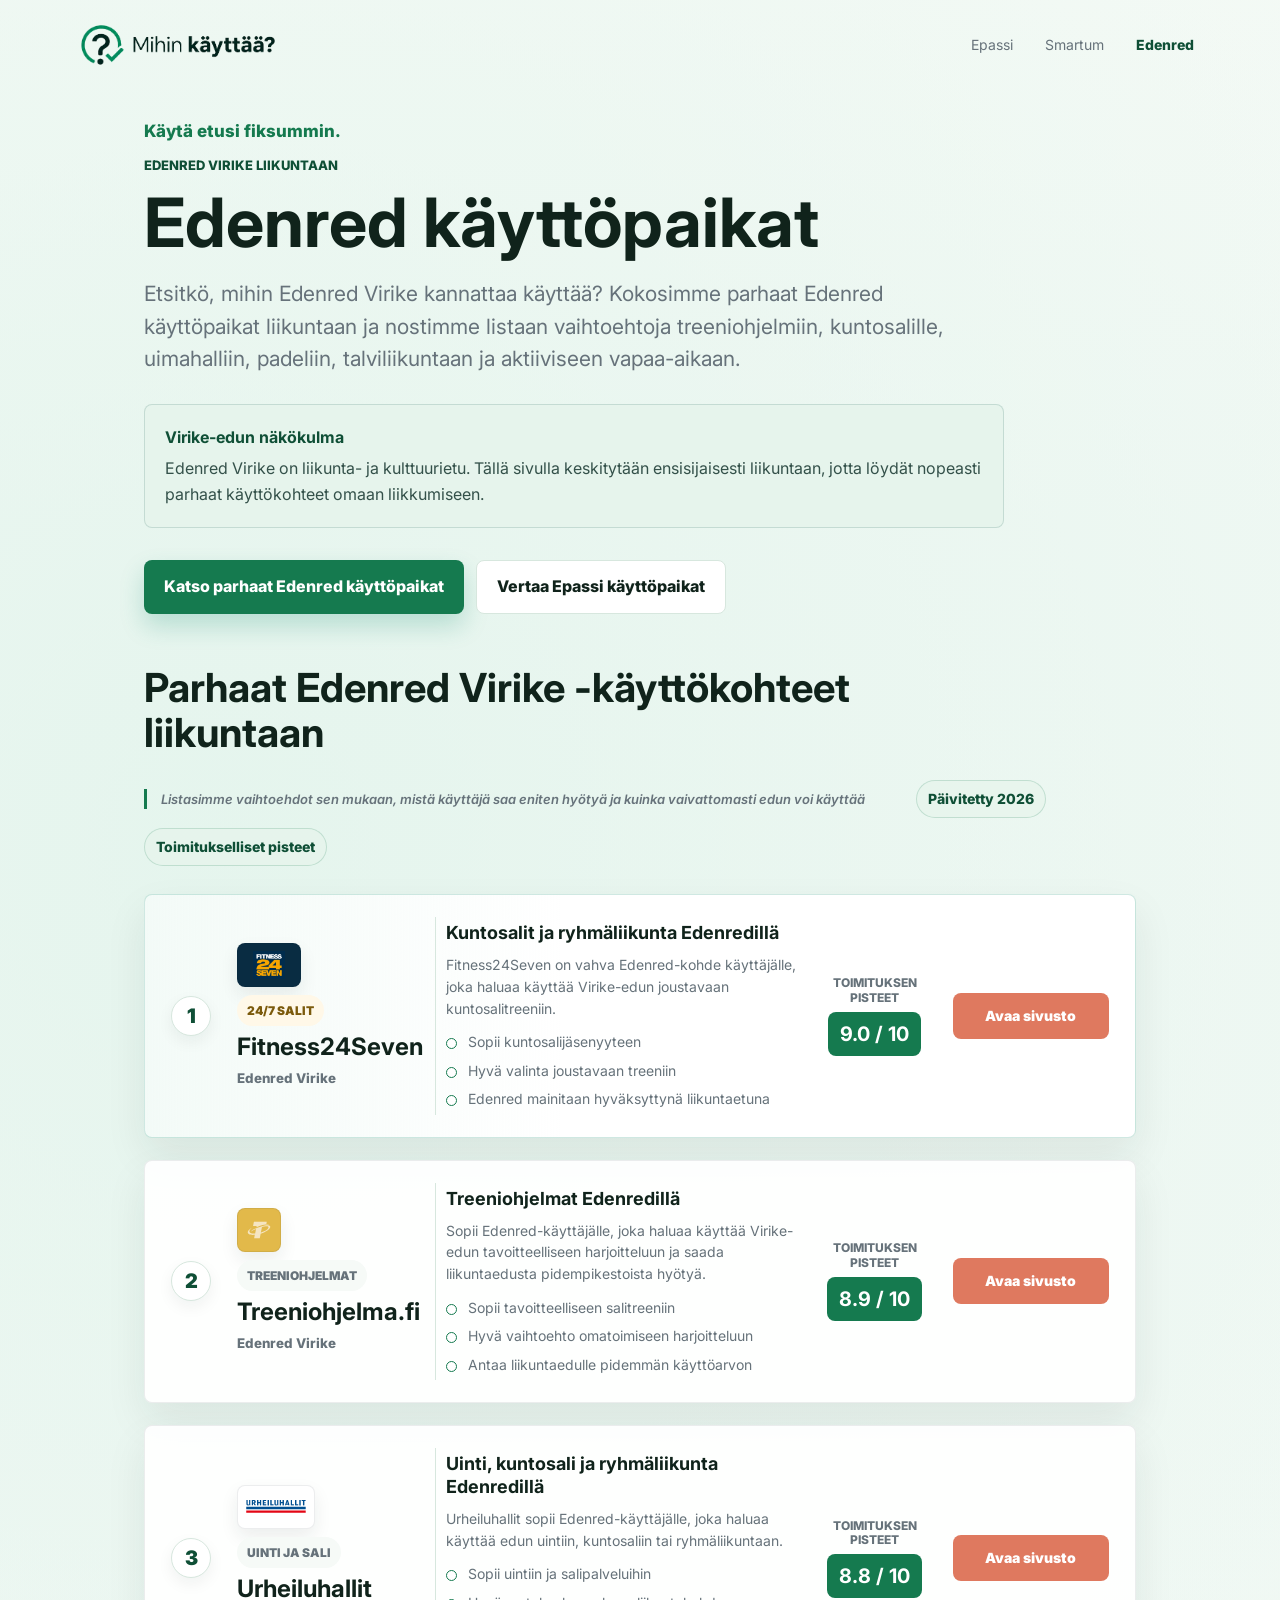
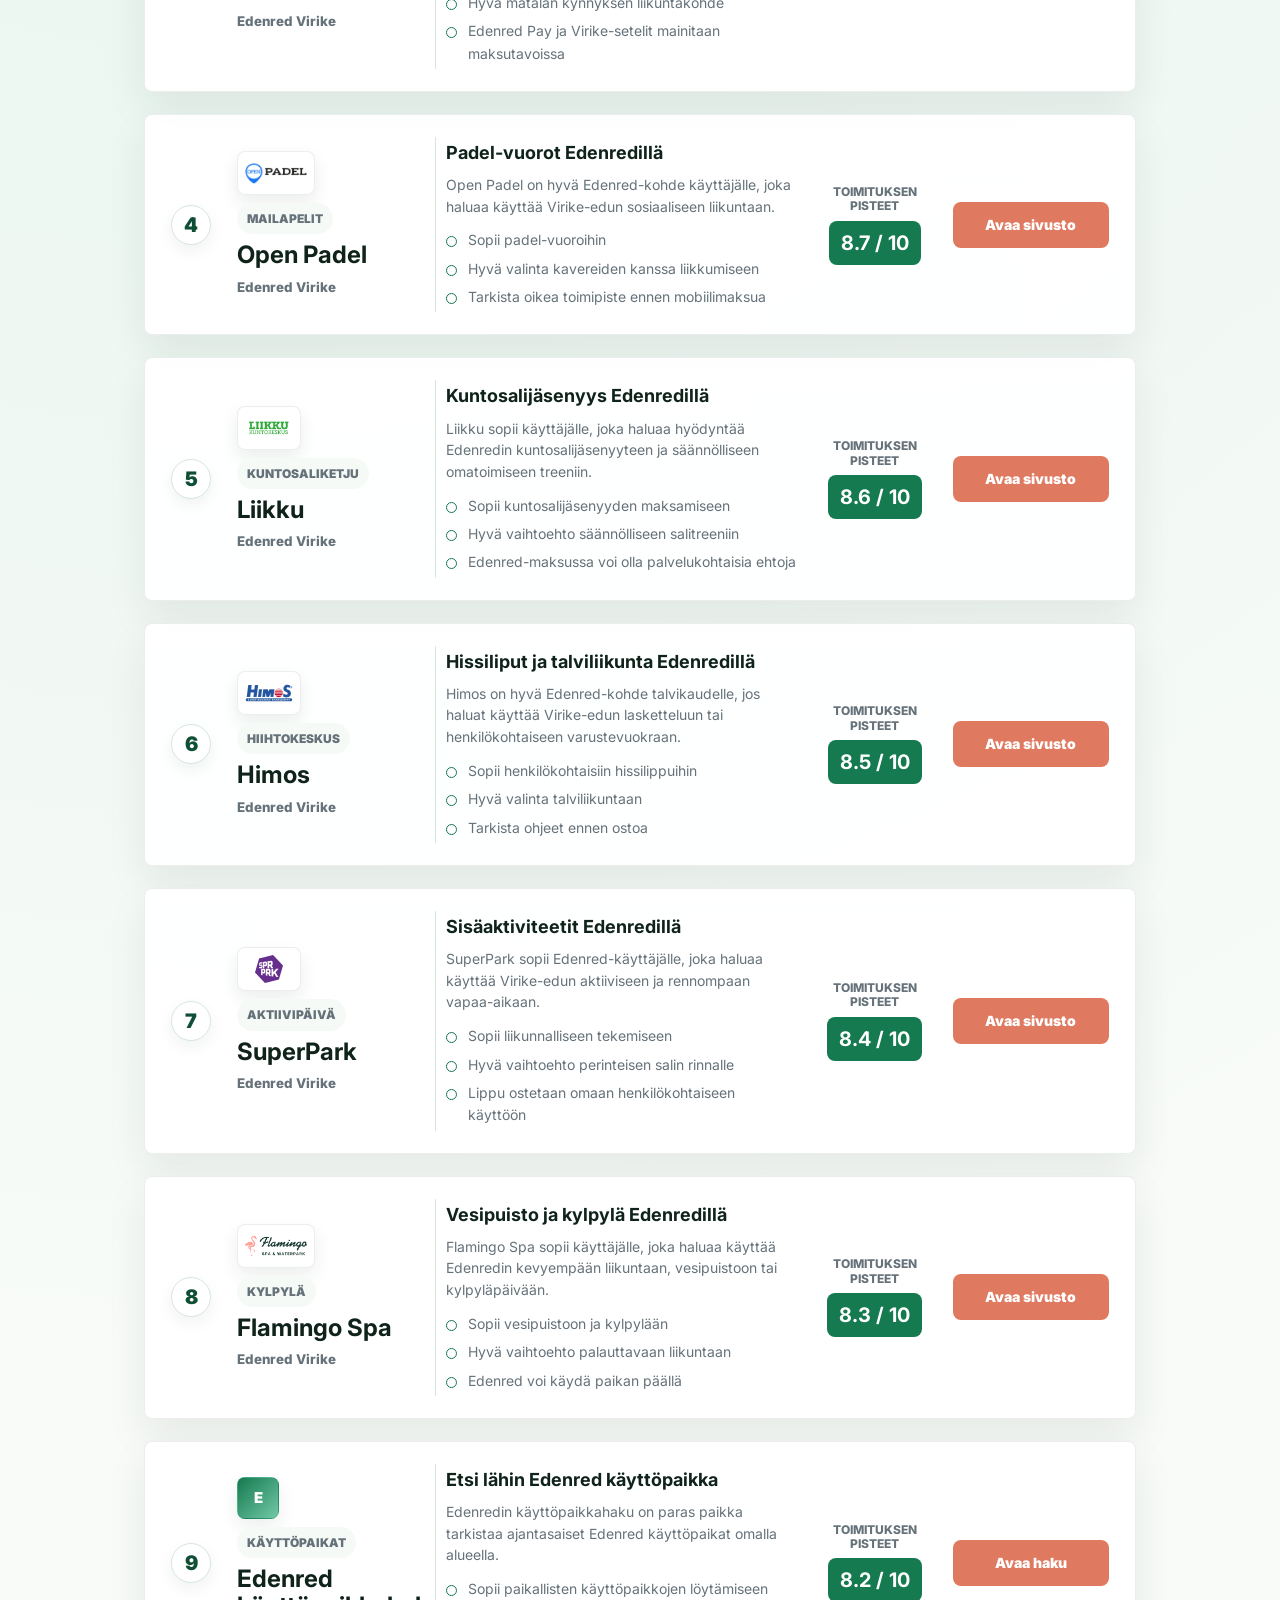
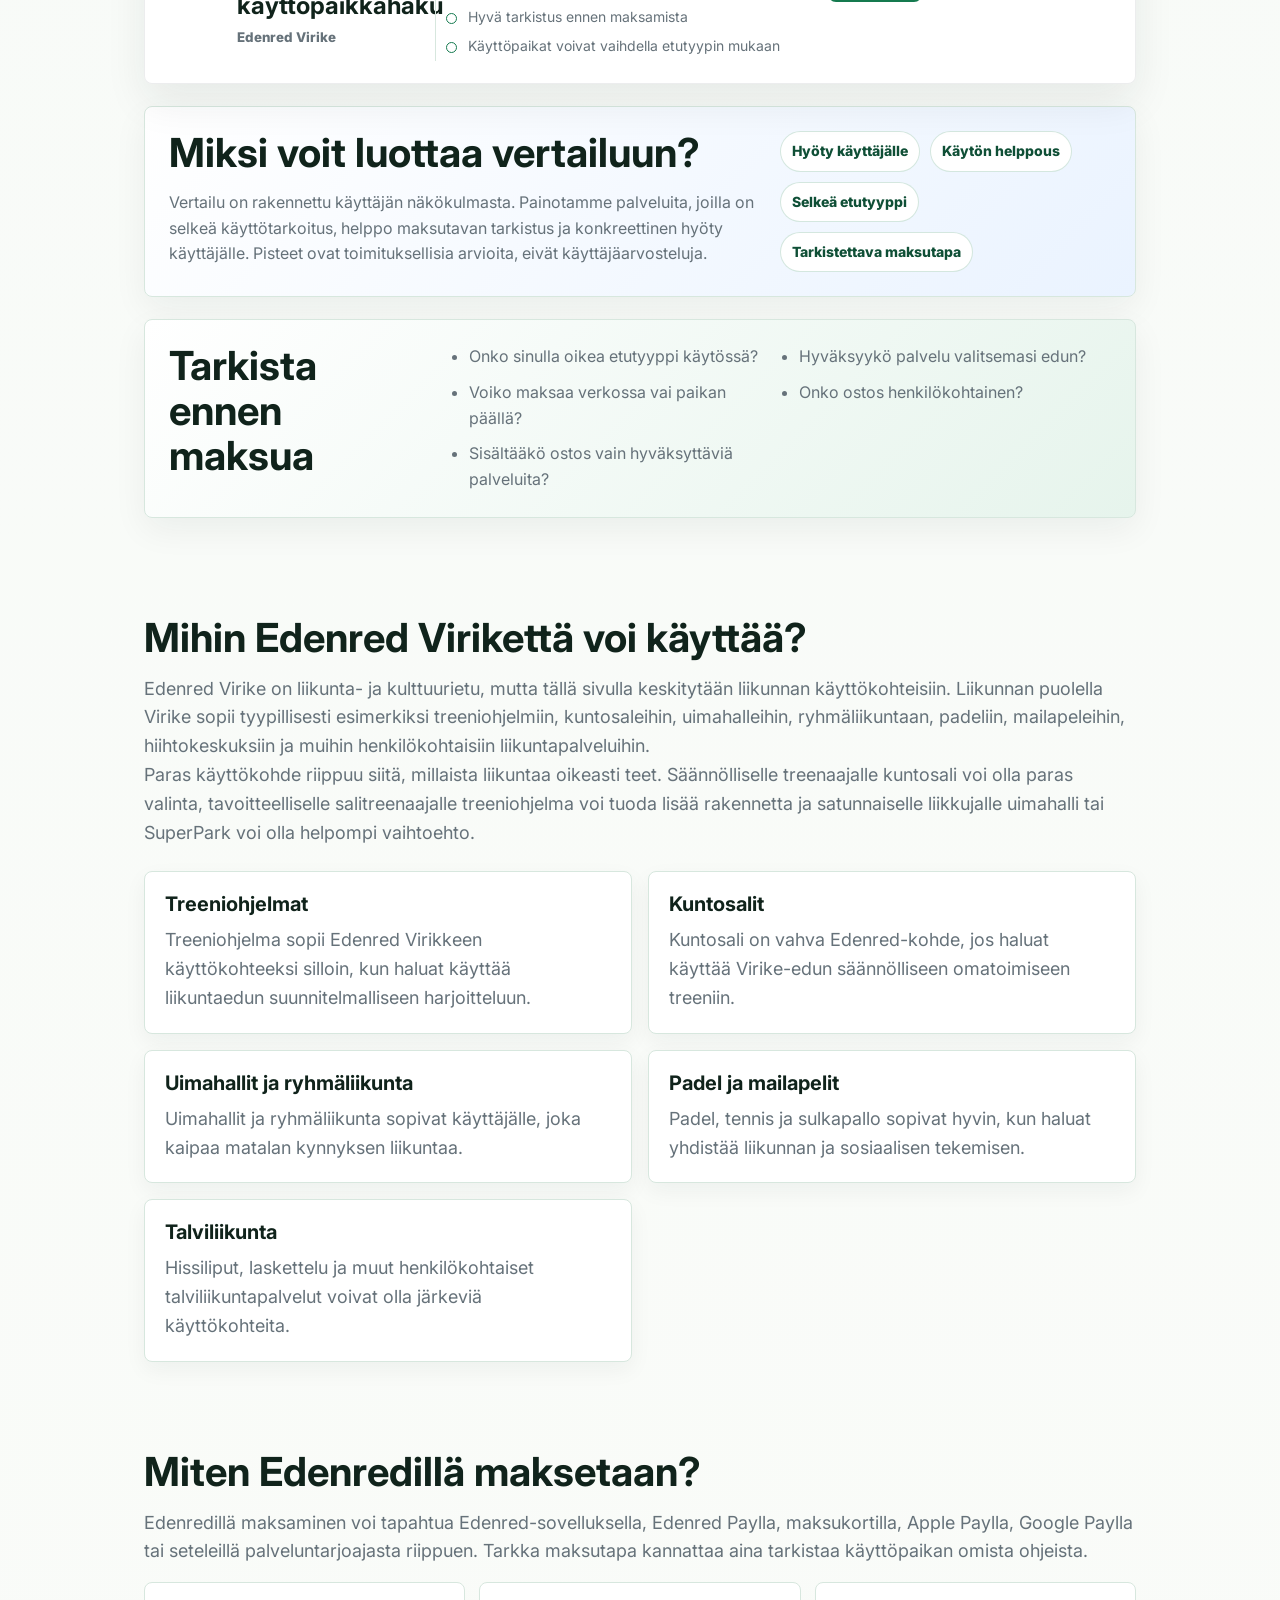
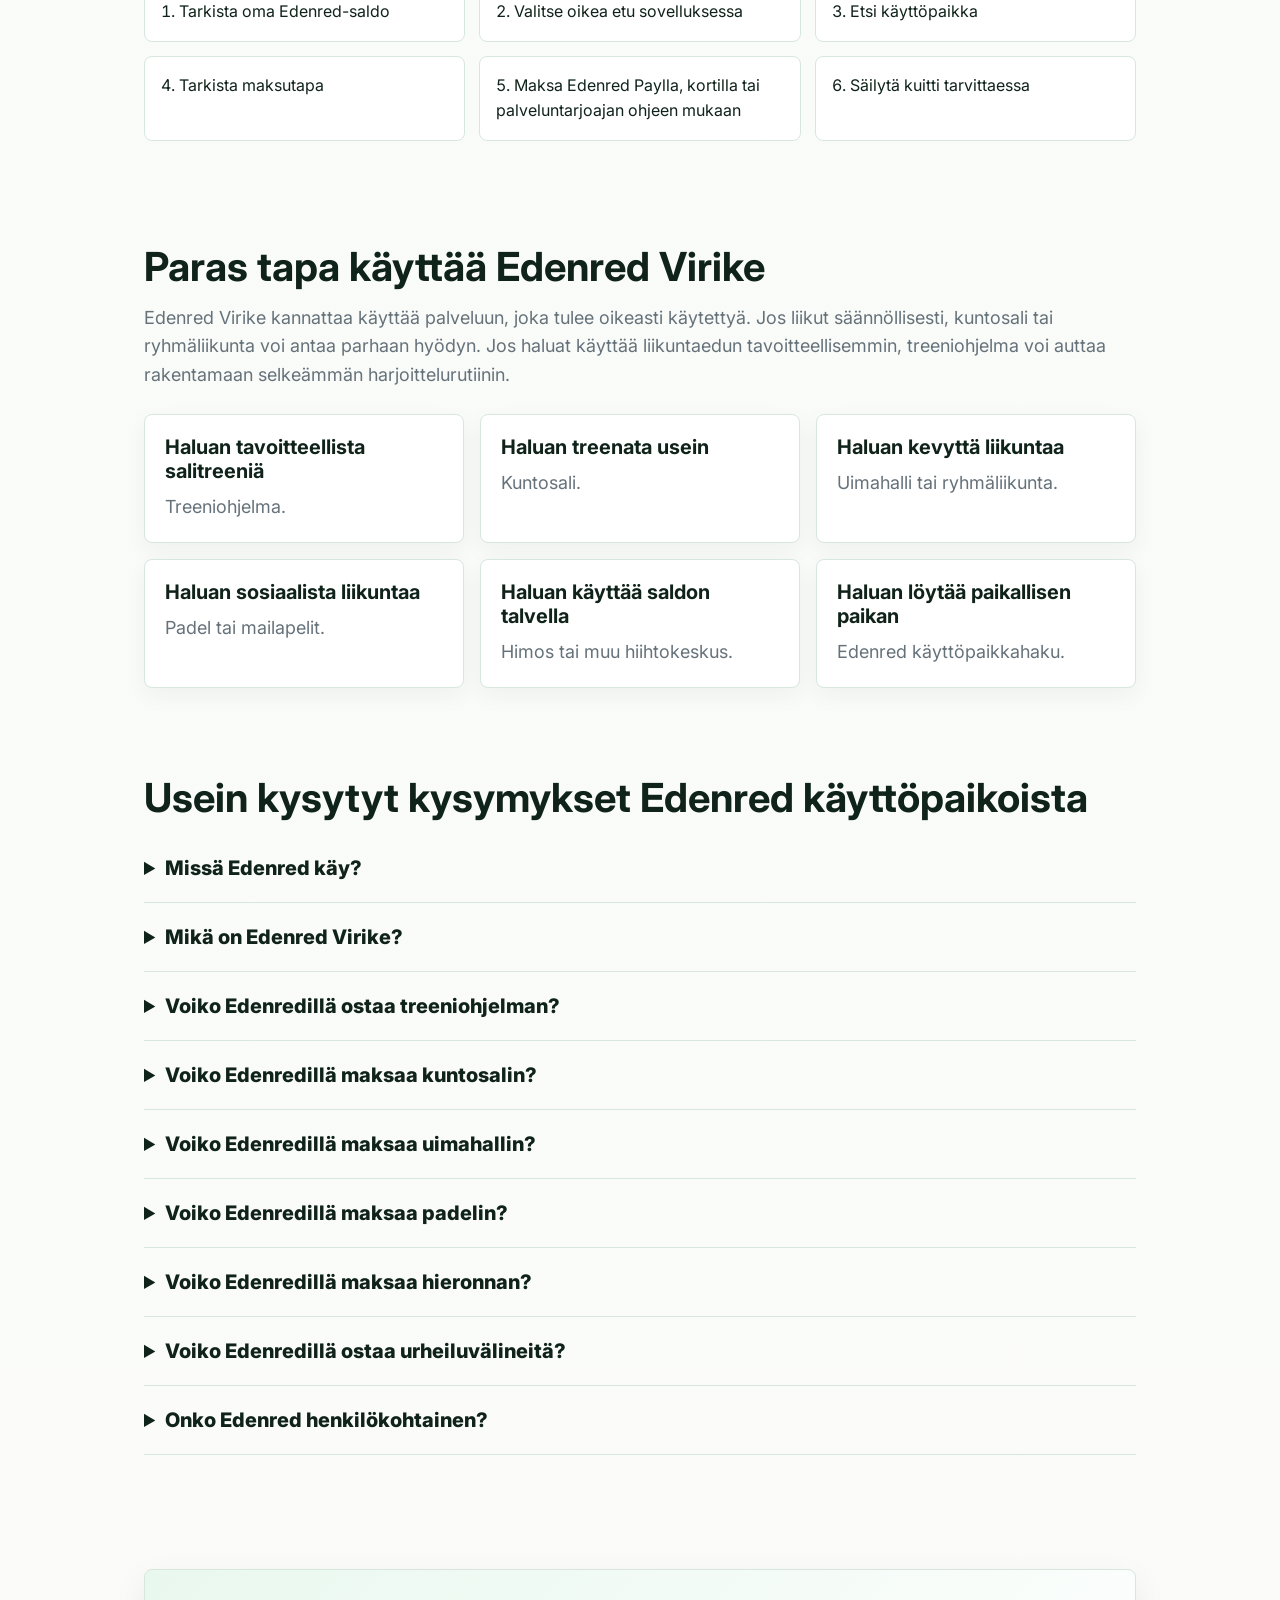
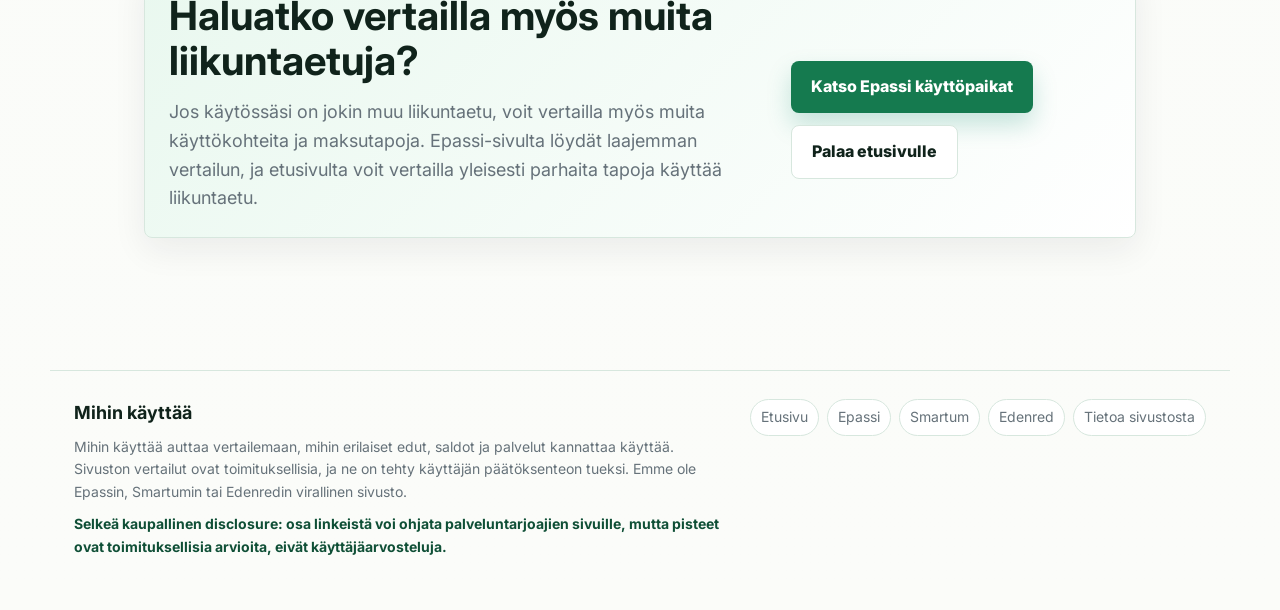
==== edenred/index.html @ ceec1adf "Constrain homepage trust cards" ====
﻿<!doctype html>
<html lang="fi">
  <head>
    <meta charset="utf-8">
    <meta name="viewport" content="width=device-width, initial-scale=1">
    <title>Edenred käyttöpaikat: parhaat Virike-edun käyttökohteet</title>
    <meta name="description" content="Katso parhaat Edenred käyttöpaikat liikuntaan. Vertaa treeniohjelmia, kuntosaleja, uimahalleja, padelia, hiihtokeskuksia ja muita Edenred Virike -kohteita.">
    <link rel="canonical" href="https://mihinkayttaa.fi/edenred/">
    <link rel="stylesheet" href="/styles.css?v=trust-width-20260703">
    <link rel="icon" type="image/png" href="/assets/brand/favicon-512.png">
    <link rel="apple-touch-icon" href="/assets/brand/favicon-512.png">
    <meta property="og:title" content="Edenred käyttöpaikat">
    <meta property="og:description" content="Parhaat Edenred Virike -käyttökohteet liikuntaan: kuntosalit, treeniohjelmat, uimahallit, padel ja talviliikunta.">
    <meta property="og:type" content="article">
    <meta property="og:url" content="https://mihinkayttaa.fi/edenred/">
    <meta property="og:image" content="https://mihinkayttaa.fi/assets/brand/paalogo-cropped.png?v=1dbc981">
    <meta name="twitter:card" content="summary_large_image">
    <meta name="twitter:image" content="https://mihinkayttaa.fi/assets/brand/paalogo-cropped.png?v=1dbc981">
    <script type="application/ld+json">
      {
        "@context": "https://schema.org",
        "@type": "ItemList",
        "name": "Edenred käyttöpaikat liikuntaan",
        "itemListElement": [
          { "@type": "ListItem", "position": 1, "name": "Fitness24Seven", "url": "https://fi.fitness24seven.com/jasenyys/liikuntaedut/" },
          { "@type": "ListItem", "position": 2, "name": "Treeniohjelma.fi", "url": "https://treeniohjelma.fi/" },
          { "@type": "ListItem", "position": 3, "name": "Urheiluhallit", "url": "https://www.urheiluhallit.fi/hinnasto/maksuvaihtoehdot/" },
          { "@type": "ListItem", "position": 4, "name": "Open Padel", "url": "https://www.openpadel.fi/liikuntaedut" },
          { "@type": "ListItem", "position": 5, "name": "Liikku", "url": "https://www.liikku.fi/kategoria/liikuntaedut/" },
          { "@type": "ListItem", "position": 6, "name": "Himos", "url": "https://himos.fi/liikuntaeduilla-maksaminen/" },
          { "@type": "ListItem", "position": 7, "name": "SuperPark", "url": "https://superpark.fi/faq-superpark-vantaa/" },
          { "@type": "ListItem", "position": 8, "name": "Flamingo Spa", "url": "https://www.flamingospa.fi/info/usein-kysyttya/" },
          { "@type": "ListItem", "position": 9, "name": "Edenred käyttöpaikkahaku", "url": "https://edenred.fi/fi/kayttopaikkahaku" }
        ]
      }
    </script>
    <script type="application/ld+json">
      {
        "@context": "https://schema.org",
        "@type": "Article",
        "headline": "Edenred käyttöpaikat: parhaat Virike-edun käyttökohteet",
        "description": "Kevyt vertailu Edenred Virike -edun liikuntakohteisiin ja maksamiseen.",
        "mainEntityOfPage": "https://mihinkayttaa.fi/edenred/",
        "inLanguage": "fi",
        "publisher": { "@type": "Organization", "name": "MihinKayttaa.fi" }
      }
    </script>
    <script type="application/ld+json">
      {
        "@context": "https://schema.org",
        "@type": "FAQPage",
        "mainEntity": [
          { "@type": "Question", "name": "Missä Edenred käy?", "acceptedAnswer": { "@type": "Answer", "text": "Edenred käy käyttöpaikoissa, jotka hyväksyvät Edenredin maksutapana ja kuuluvat käytössä olevaan etuusi. Ajantasaiset käyttöpaikat kannattaa tarkistaa Edenredin käyttöpaikkahausta." } },
          { "@type": "Question", "name": "Mikä on Edenred Virike?", "acceptedAnswer": { "@type": "Answer", "text": "Edenred Virike on liikunta- ja kulttuurietu. Sillä voi maksaa hyväksyttyjä liikunta- ja kulttuuripalveluita, jos työnantajasi on tarjonnut Virike-edun käyttöösi." } },
          { "@type": "Question", "name": "Voiko Edenredillä ostaa treeniohjelman?", "acceptedAnswer": { "@type": "Answer", "text": "Kyllä, jos palvelu hyväksyy Edenredin ja tuote kuuluu Virike-edun liikuntakäyttöön. Treeniohjelma voi olla hyvä vaihtoehto, jos haluat käyttää edun tavoitteelliseen harjoitteluun." } },
          { "@type": "Question", "name": "Voiko Edenredillä maksaa padelin?", "acceptedAnswer": { "@type": "Answer", "text": "Kyllä, monet padelhallit hyväksyvät Edenredin. Tarkista hallilta, miten maksu tehdään ja miten toimitaan, jos vuorolla on useampi pelaaja." } }
        ]
      }
    </script>
  </head>
  <body>
    <header class="site-header">
      <a class="brand" href="/" aria-label="MihinKayttaa.fi etusivu">
        <img class="brand-logo" src="/assets/brand/vaaka-logo-cropped.png?v=1dbc981" alt="Mihin käyttää?">
      </a>
      <nav aria-label="Päävalikko">
        <a href="/epassi/">Epassi</a>
        <a href="/smartum/">Smartum</a>
        <a aria-current="page" href="/edenred/">Edenred</a>
      </nav>
    </header>

    <main>
      <article class="article hub-article">
        <header class="article-header hub-header">
          <p class="brand-slogan">Käytä etusi fiksummin.</p>
          <p class="eyebrow">Edenred Virike liikuntaan</p>
          <h1>Edenred käyttöpaikat</h1>
          <p class="lead">Etsitkö, mihin Edenred Virike kannattaa käyttää? Kokosimme parhaat Edenred käyttöpaikat liikuntaan ja nostimme listaan vaihtoehtoja treeniohjelmiin, kuntosalille, uimahalliin, padeliin, talviliikuntaan ja aktiiviseen vapaa-aikaan.</p>
          <div class="answer-box">
            <strong>Virike-edun näkökulma</strong>
            <span>Edenred Virike on liikunta- ja kulttuurietu. Tällä sivulla keskitytään ensisijaisesti liikuntaan, jotta löydät nopeasti parhaat käyttökohteet omaan liikkumiseen.</span>
          </div>
          <div class="hero-actions">
            <a class="button primary" href="#edenred-ranking">Katso parhaat Edenred käyttöpaikat</a>
            <a class="button secondary" href="/epassi/">Vertaa Epassi käyttöpaikat</a>
          </div>
        </header>

        <section class="ranking-section hub-ranking" id="edenred-ranking" aria-labelledby="edenred-ranking-title">
          <div class="section-heading stacked-heading">
            <h2 id="edenred-ranking-title">Parhaat Edenred Virike -käyttökohteet liikuntaan</h2>
          </div>


          <div class="ranking-trust-row" aria-label="Vertailun perusteet">
            <span>Listasimme vaihtoehdot sen mukaan, mistä käyttäjä saa eniten hyötyä ja kuinka vaivattomasti edun voi käyttää</span>
            <span>Päivitetty 2026</span>
            <span>Toimitukselliset pisteet</span>
          </div>

          <ol class="ranked-list">
            <li class="ranked-item featured">
              <div class="rank-number">1</div>
              <div class="rank-brand">
                <span class="rank-icon rank-logo icon-fitness24seven" aria-hidden="true"><img src="/assets/logos/fitness24seven.png" alt=""></span>
                <span class="rank-badge">24/7 salit</span>
                <strong>Fitness24Seven</strong>
                <small>Edenred Virike</small>
              </div>
              <div class="rank-details">
                <h3>Kuntosalit ja ryhmäliikunta Edenredillä</h3>
                <p>Fitness24Seven on vahva Edenred-kohde käyttäjälle, joka haluaa käyttää Virike-edun joustavaan kuntosalitreeniin.</p>
                <ul>
                  <li>Sopii kuntosalijäsenyyteen</li>
                  <li>Hyvä valinta joustavaan treeniin</li>
                  <li>Edenred mainitaan hyväksyttynä liikuntaetuna</li>
                </ul>
              </div>
              <div class="rank-score" aria-label="Toimituksen pisteet 9.0 / 10">
              <span>Toimituksen pisteet</span>
              <strong>9.0 / 10</strong>
            </div>
              <a class="rank-cta" href="https://fi.fitness24seven.com/jasenyys/liikuntaedut/">Avaa sivusto</a>
            </li>

            <li class="ranked-item">
              <div class="rank-number">2</div>
              <div class="rank-brand">
                <span class="rank-icon rank-logo icon-treeniohjelma" aria-hidden="true"><img src="/assets/logos/treeniohjelma.svg" alt=""></span>
                <span class="rank-badge muted">Treeniohjelmat</span>
                <strong>Treeniohjelma.fi</strong>
                <small>Edenred Virike</small>
              </div>
              <div class="rank-details">
                <h3>Treeniohjelmat Edenredillä</h3>
                <p>Sopii Edenred-käyttäjälle, joka haluaa käyttää Virike-edun tavoitteelliseen harjoitteluun ja saada liikuntaedusta pidempikestoista hyötyä.</p>
                <ul>
                  <li>Sopii tavoitteelliseen salitreeniin</li>
                  <li>Hyvä vaihtoehto omatoimiseen harjoitteluun</li>
                  <li>Antaa liikuntaedulle pidemmän käyttöarvon</li>
                </ul>
              </div>
              <div class="rank-score" aria-label="Toimituksen pisteet 8.9 / 10">
              <span>Toimituksen pisteet</span>
              <strong>8.9 / 10</strong>
            </div>
              <a class="rank-cta" href="https://treeniohjelma.fi/">Avaa sivusto</a>
            </li>

            <li class="ranked-item">
              <div class="rank-number">3</div>
              <div class="rank-brand">
                <span class="rank-icon rank-logo icon-urheiluhallit" aria-hidden="true"><img src="/assets/logos/urheiluhallit.svg" alt=""></span>
                <span class="rank-badge muted">Uinti ja sali</span>
                <strong>Urheiluhallit</strong>
                <small>Edenred Virike</small>
              </div>
              <div class="rank-details">
                <h3>Uinti, kuntosali ja ryhmäliikunta Edenredillä</h3>
                <p>Urheiluhallit sopii Edenred-käyttäjälle, joka haluaa käyttää edun uintiin, kuntosaliin tai ryhmäliikuntaan.</p>
                <ul>
                  <li>Sopii uintiin ja salipalveluihin</li>
                  <li>Hyvä matalan kynnyksen liikuntakohde</li>
                  <li>Edenred Pay ja Virike-setelit mainitaan maksutavoissa</li>
                </ul>
              </div>
              <div class="rank-score" aria-label="Toimituksen pisteet 8.8 / 10">
              <span>Toimituksen pisteet</span>
              <strong>8.8 / 10</strong>
            </div>
              <a class="rank-cta" href="https://www.urheiluhallit.fi/hinnasto/maksuvaihtoehdot/">Avaa sivusto</a>
            </li>

            <li class="ranked-item">
              <div class="rank-number">4</div>
              <div class="rank-brand">
                <span class="rank-icon rank-logo icon-open-padel" aria-hidden="true"><img src="/assets/logos/open-padel.webp" alt=""></span>
                <span class="rank-badge muted">Mailapelit</span>
                <strong>Open Padel</strong>
                <small>Edenred Virike</small>
              </div>
              <div class="rank-details">
                <h3>Padel-vuorot Edenredillä</h3>
                <p>Open Padel on hyvä Edenred-kohde käyttäjälle, joka haluaa käyttää Virike-edun sosiaaliseen liikuntaan.</p>
                <ul>
                  <li>Sopii padel-vuoroihin</li>
                  <li>Hyvä valinta kavereiden kanssa liikkumiseen</li>
                  <li>Tarkista oikea toimipiste ennen mobiilimaksua</li>
                </ul>
              </div>
              <div class="rank-score" aria-label="Toimituksen pisteet 8.7 / 10">
              <span>Toimituksen pisteet</span>
              <strong>8.7 / 10</strong>
            </div>
              <a class="rank-cta" href="https://www.openpadel.fi/liikuntaedut">Avaa sivusto</a>
            </li>

            <li class="ranked-item">
              <div class="rank-number">5</div>
              <div class="rank-brand">
                <span class="rank-icon rank-logo icon-liikku" aria-hidden="true"><img src="/assets/logos/liikku.png" alt=""></span>
                <span class="rank-badge muted">Kuntosaliketju</span>
                <strong>Liikku</strong>
                <small>Edenred Virike</small>
              </div>
              <div class="rank-details">
                <h3>Kuntosalijäsenyys Edenredillä</h3>
                <p>Liikku sopii käyttäjälle, joka haluaa hyödyntää Edenredin kuntosalijäsenyyteen ja säännölliseen omatoimiseen treeniin.</p>
                <ul>
                  <li>Sopii kuntosalijäsenyyden maksamiseen</li>
                  <li>Hyvä vaihtoehto säännölliseen salitreeniin</li>
                  <li>Edenred-maksussa voi olla palvelukohtaisia ehtoja</li>
                </ul>
              </div>
              <div class="rank-score" aria-label="Toimituksen pisteet 8.6 / 10">
              <span>Toimituksen pisteet</span>
              <strong>8.6 / 10</strong>
            </div>
              <a class="rank-cta" href="https://www.liikku.fi/kategoria/liikuntaedut/">Avaa sivusto</a>
            </li>

            <li class="ranked-item">
              <div class="rank-number">6</div>
              <div class="rank-brand">
                <span class="rank-icon rank-logo icon-himos" aria-hidden="true"><img src="/assets/logos/himos.svg" alt=""></span>
                <span class="rank-badge muted">Hiihtokeskus</span>
                <strong>Himos</strong>
                <small>Edenred Virike</small>
              </div>
              <div class="rank-details">
                <h3>Hissiliput ja talviliikunta Edenredillä</h3>
                <p>Himos on hyvä Edenred-kohde talvikaudelle, jos haluat käyttää Virike-edun lasketteluun tai henkilökohtaiseen varustevuokraan.</p>
                <ul>
                  <li>Sopii henkilökohtaisiin hissilippuihin</li>
                  <li>Hyvä valinta talviliikuntaan</li>
                  <li>Tarkista ohjeet ennen ostoa</li>
                </ul>
              </div>
              <div class="rank-score" aria-label="Toimituksen pisteet 8.5 / 10">
              <span>Toimituksen pisteet</span>
              <strong>8.5 / 10</strong>
            </div>
              <a class="rank-cta" href="https://himos.fi/liikuntaeduilla-maksaminen/">Avaa sivusto</a>
            </li>

            <li class="ranked-item">
              <div class="rank-number">7</div>
              <div class="rank-brand">
                <span class="rank-icon rank-logo icon-superpark" aria-hidden="true"><img src="/assets/logos/superpark.svg" alt=""></span>
                <span class="rank-badge muted">Aktiivipäivä</span>
                <strong>SuperPark</strong>
                <small>Edenred Virike</small>
              </div>
              <div class="rank-details">
                <h3>Sisäaktiviteetit Edenredillä</h3>
                <p>SuperPark sopii Edenred-käyttäjälle, joka haluaa käyttää Virike-edun aktiiviseen ja rennompaan vapaa-aikaan.</p>
                <ul>
                  <li>Sopii liikunnalliseen tekemiseen</li>
                  <li>Hyvä vaihtoehto perinteisen salin rinnalle</li>
                  <li>Lippu ostetaan omaan henkilökohtaiseen käyttöön</li>
                </ul>
              </div>
              <div class="rank-score" aria-label="Toimituksen pisteet 8.4 / 10">
              <span>Toimituksen pisteet</span>
              <strong>8.4 / 10</strong>
            </div>
              <a class="rank-cta" href="https://superpark.fi/faq-superpark-vantaa/">Avaa sivusto</a>
            </li>

            <li class="ranked-item">
              <div class="rank-number">8</div>
              <div class="rank-brand">
                <span class="rank-icon rank-logo icon-flamingo" aria-hidden="true"><img src="/assets/logos/flamingo-spa.png" alt=""></span>
                <span class="rank-badge muted">Kylpylä</span>
                <strong>Flamingo Spa</strong>
                <small>Edenred Virike</small>
              </div>
              <div class="rank-details">
                <h3>Vesipuisto ja kylpylä Edenredillä</h3>
                <p>Flamingo Spa sopii käyttäjälle, joka haluaa käyttää Edenredin kevyempään liikuntaan, vesipuistoon tai kylpyläpäivään.</p>
                <ul>
                  <li>Sopii vesipuistoon ja kylpylään</li>
                  <li>Hyvä vaihtoehto palauttavaan liikuntaan</li>
                  <li>Edenred voi käydä paikan päällä</li>
                </ul>
              </div>
              <div class="rank-score" aria-label="Toimituksen pisteet 8.3 / 10">
              <span>Toimituksen pisteet</span>
              <strong>8.3 / 10</strong>
            </div>
              <a class="rank-cta" href="https://www.flamingospa.fi/info/usein-kysyttya/">Avaa sivusto</a>
            </li>

            <li class="ranked-item">
              <div class="rank-number">9</div>
              <div class="rank-brand">
                <span class="rank-icon" aria-hidden="true">E</span>
                <span class="rank-badge muted">Käyttöpaikat</span>
                <strong>Edenred käyttöpaikkahaku</strong>
                <small>Edenred Virike</small>
              </div>
              <div class="rank-details">
                <h3>Etsi lähin Edenred käyttöpaikka</h3>
                <p>Edenredin käyttöpaikkahaku on paras paikka tarkistaa ajantasaiset Edenred käyttöpaikat omalla alueella.</p>
                <ul>
                  <li>Sopii paikallisten käyttöpaikkojen löytämiseen</li>
                  <li>Hyvä tarkistus ennen maksamista</li>
                  <li>Käyttöpaikat voivat vaihdella etutyypin mukaan</li>
                </ul>
              </div>
              <div class="rank-score" aria-label="Toimituksen pisteet 8.2 / 10">
              <span>Toimituksen pisteet</span>
              <strong>8.2 / 10</strong>
            </div>
              <a class="rank-cta" href="https://edenred.fi/fi/kayttopaikkahaku">Avaa haku</a>
            </li>
          </ol>

          <div class="editorial-trust-card" aria-labelledby="trust-title">
            <div>
              <h2 id="trust-title">Miksi voit luottaa vertailuun?</h2>
              <p>Vertailu on rakennettu käyttäjän näkökulmasta. Painotamme palveluita, joilla on selkeä käyttötarkoitus, helppo maksutavan tarkistus ja konkreettinen hyöty käyttäjälle. Pisteet ovat toimituksellisia arvioita, eivät käyttäjäarvosteluja.</p>
            </div>
            <div class="trust-badges" aria-label="Vertailun painotukset">
              <span>Hyöty käyttäjälle</span>
              <span>Käytön helppous</span>
              <span>Selkeä etutyyppi</span>
              <span>Tarkistettava maksutapa</span>
            </div>
          </div>

          <div class="prepay-check-card" aria-labelledby="prepay-title">
            <div>
              <h2 id="prepay-title">Tarkista ennen maksua</h2>
            </div>
            <ul>
              <li>Onko sinulla oikea etutyyppi käytössä?</li>
              <li>Hyväksyykö palvelu valitsemasi edun?</li>
              <li>Voiko maksaa verkossa vai paikan päällä?</li>
              <li>Onko ostos henkilökohtainen?</li>
              <li>Sisältääkö ostos vain hyväksyttäviä palveluita?</li>
            </ul>
          </div>
        </section>

        <section class="content-section hub-section">
          <h2>Mihin Edenred Virikettä voi käyttää?</h2>
          <p>Edenred Virike on liikunta- ja kulttuurietu, mutta tällä sivulla keskitytään liikunnan käyttökohteisiin. Liikunnan puolella Virike sopii tyypillisesti esimerkiksi treeniohjelmiin, kuntosaleihin, uimahalleihin, ryhmäliikuntaan, padeliin, mailapeleihin, hiihtokeskuksiin ja muihin henkilökohtaisiin liikuntapalveluihin.</p>
          <p>Paras käyttökohde riippuu siitä, millaista liikuntaa oikeasti teet. Säännölliselle treenaajalle kuntosali voi olla paras valinta, tavoitteelliselle salitreenaajalle treeniohjelma voi tuoda lisää rakennetta ja satunnaiselle liikkujalle uimahalli tai SuperPark voi olla helpompi vaihtoehto.</p>
          <div class="two-col-cards">
            <div><h3>Treeniohjelmat</h3><p>Treeniohjelma sopii Edenred Virikkeen käyttökohteeksi silloin, kun haluat käyttää liikuntaedun suunnitelmalliseen harjoitteluun.</p></div>
            <div><h3>Kuntosalit</h3><p>Kuntosali on vahva Edenred-kohde, jos haluat käyttää Virike-edun säännölliseen omatoimiseen treeniin.</p></div>
            <div><h3>Uimahallit ja ryhmäliikunta</h3><p>Uimahallit ja ryhmäliikunta sopivat käyttäjälle, joka kaipaa matalan kynnyksen liikuntaa.</p></div>
            <div><h3>Padel ja mailapelit</h3><p>Padel, tennis ja sulkapallo sopivat hyvin, kun haluat yhdistää liikunnan ja sosiaalisen tekemisen.</p></div>
            <div><h3>Talviliikunta</h3><p>Hissiliput, laskettelu ja muut henkilökohtaiset talviliikuntapalvelut voivat olla järkeviä käyttökohteita.</p></div>
          </div>
        </section>

        <section class="content-section hub-section">
          <h2>Miten Edenredillä maksetaan?</h2>
          <p>Edenredillä maksaminen voi tapahtua Edenred-sovelluksella, Edenred Paylla, maksukortilla, Apple Paylla, Google Paylla tai seteleillä palveluntarjoajasta riippuen. Tarkka maksutapa kannattaa aina tarkistaa käyttöpaikan omista ohjeista.</p>
          <ol class="stepper-list">
            <li>Tarkista oma Edenred-saldo</li>
            <li>Valitse oikea etu sovelluksessa</li>
            <li>Etsi käyttöpaikka</li>
            <li>Tarkista maksutapa</li>
            <li>Maksa Edenred Paylla, kortilla tai palveluntarjoajan ohjeen mukaan</li>
            <li>Säilytä kuitti tarvittaessa</li>
          </ol>
        </section>

        <section class="content-section hub-section">
          <h2>Paras tapa käyttää Edenred Virike</h2>
          <p>Edenred Virike kannattaa käyttää palveluun, joka tulee oikeasti käytettyä. Jos liikut säännöllisesti, kuntosali tai ryhmäliikunta voi antaa parhaan hyödyn. Jos haluat käyttää liikuntaedun tavoitteellisemmin, treeniohjelma voi auttaa rakentamaan selkeämmän harjoittelurutiinin.</p>
          <div class="choice-grid">
            <div><h3>Haluan tavoitteellista salitreeniä</h3><p>Treeniohjelma.</p></div>
            <div><h3>Haluan treenata usein</h3><p>Kuntosali.</p></div>
            <div><h3>Haluan kevyttä liikuntaa</h3><p>Uimahalli tai ryhmäliikunta.</p></div>
            <div><h3>Haluan sosiaalista liikuntaa</h3><p>Padel tai mailapelit.</p></div>
            <div><h3>Haluan käyttää saldon talvella</h3><p>Himos tai muu hiihtokeskus.</p></div>
            <div><h3>Haluan löytää paikallisen paikan</h3><p>Edenred käyttöpaikkahaku.</p></div>
          </div>
        </section>

        <section class="content-section hub-section">
          <h2>Usein kysytyt kysymykset Edenred käyttöpaikoista</h2>
          <details><summary>Missä Edenred käy?</summary><p>Edenred käy käyttöpaikoissa, jotka hyväksyvät Edenredin maksutapana ja kuuluvat käytössä olevaan etuusi. Ajantasaiset käyttöpaikat kannattaa tarkistaa Edenredin käyttöpaikkahausta.</p></details>
          <details><summary>Mikä on Edenred Virike?</summary><p>Edenred Virike on liikunta- ja kulttuurietu. Sillä voi maksaa hyväksyttyjä liikunta- ja kulttuuripalveluita, jos työnantajasi on tarjonnut Virike-edun käyttöösi.</p></details>
          <details><summary>Voiko Edenredillä ostaa treeniohjelman?</summary><p>Kyllä, jos palvelu hyväksyy Edenredin ja tuote kuuluu Virike-edun liikuntakäyttöön. Treeniohjelma voi olla hyvä vaihtoehto, jos haluat käyttää edun tavoitteelliseen harjoitteluun.</p></details>
          <details><summary>Voiko Edenredillä maksaa kuntosalin?</summary><p>Kyllä, monet kuntosalit hyväksyvät Edenred Virikkeen tai Edenred Payn. Tarkista kuitenkin aina salin oma maksutapa.</p></details>
          <details><summary>Voiko Edenredillä maksaa uimahallin?</summary><p>Useissa uimahalleissa Edenred käy liikuntaetuna. Käyttö voi koskea esimerkiksi uintia, kuntosalia, ryhmäliikuntaa tai sarjakortteja palveluntarjoajasta riippuen.</p></details>
          <details><summary>Voiko Edenredillä maksaa padelin?</summary><p>Kyllä, monet padelhallit hyväksyvät Edenredin. Tarkista hallilta, miten maksu tehdään ja miten toimitaan, jos vuorolla on useampi pelaaja.</p></details>
          <details><summary>Voiko Edenredillä maksaa hieronnan?</summary><p>Ei yleensä Virike-edulla. Hierontaan tarvitaan erillinen Edenred Hieronta tai muu työnantajan tarjoama hyvinvointi- tai terveysetu.</p></details>
          <details><summary>Voiko Edenredillä ostaa urheiluvälineitä?</summary><p>Yleensä ei. Edenred Virike on tarkoitettu hyväksyttyihin liikunta- ja kulttuuripalveluihin, ei tavaratuotteisiin.</p></details>
          <details><summary>Onko Edenred henkilökohtainen?</summary><p>Kyllä. Edenredin henkilöstöedut ovat henkilökohtaisia, joten niitä ei yleensä voi käyttää toisen henkilön maksuihin.</p></details>
        </section>

        <section class="content-section hub-section">
          <div class="cta-panel">
            <div>
              <h2>Haluatko vertailla myös muita liikuntaetuja?</h2>
              <p>Jos käytössäsi on jokin muu liikuntaetu, voit vertailla myös muita käyttökohteita ja maksutapoja. Epassi-sivulta löydät laajemman vertailun, ja etusivulta voit vertailla yleisesti parhaita tapoja käyttää liikuntaetu.</p>
            </div>
            <div class="hero-actions">
              <a class="button primary" href="/epassi/">Katso Epassi käyttöpaikat</a>
              <a class="button secondary" href="/">Palaa etusivulle</a>
            </div>
          </div>
        </section>
      </article>
    </main>

    <footer class="site-footer">
      <div>
        <strong>Mihin käyttää</strong>
        <p>Mihin käyttää auttaa vertailemaan, mihin erilaiset edut, saldot ja palvelut kannattaa käyttää. Sivuston vertailut ovat toimituksellisia, ja ne on tehty käyttäjän päätöksenteon tueksi. Emme ole Epassin, Smartumin tai Edenredin virallinen sivusto.</p>
        <p class="commercial-disclosure">Selkeä kaupallinen disclosure: osa linkeistä voi ohjata palveluntarjoajien sivuille, mutta pisteet ovat toimituksellisia arvioita, eivät käyttäjäarvosteluja.</p>
      </div>
      <nav class="footer-links" aria-label="Footer linkit">
        <a href="/">Etusivu</a>
        <a href="/epassi/">Epassi</a>
        <a href="/smartum/">Smartum</a>
        <a href="/edenred/">Edenred</a>
        <a href="/tietoa/">Tietoa sivustosta</a>
      </nav>
    </footer>
  </body>
</html>
---- styles.css ----
@import url("https://fonts.googleapis.com/css2?family=Inter:wght@400;500;700;800;900&display=swap");

:root {
  color-scheme: light;
  --ink: #10231b;
  --muted: #66727a;
  --line: #d7e7de;
  --surface: #ffffff;
  --soft: #f6faf7;
  --accent: #157a4f;
  --accent-dark: #0f4f36;
  --mint: #e6f4ec;
  --cream: #fff8e8;
  --gold: #f6c453;
  --info: #eaf3ff;
  --warning: #fdecec;
  --sky: #b8dce7;
  --coral: #df795f;
  --shadow: 0 22px 50px rgba(20, 32, 37, 0.12);
}

* {
  box-sizing: border-box;
}

html {
  max-width: 100%;
  overflow-x: hidden;
  scroll-behavior: smooth;
}

body {
  margin: 0;
  background:
    radial-gradient(circle at 18% 12%, rgba(223, 243, 234, 0.75), transparent 34%),
    linear-gradient(180deg, #fbfcf9 0%, #f6faf7 520px, #fbfcf9 100%);
  color: var(--ink);
  font-family: Inter, ui-sans-serif, system-ui, -apple-system, BlinkMacSystemFont, "Segoe UI", Arial, sans-serif;
  line-height: 1.6;
  overflow-x: hidden;
}

a {
  color: inherit;
}

img,
svg,
video {
  max-width: 100%;
}

.site-header {
  display: flex;
  align-items: center;
  justify-content: space-between;
  gap: 24px;
  max-width: 1180px;
  margin: 0 auto;
  padding: 18px 24px;
}

.brand {
  display: inline-flex;
  align-items: center;
  gap: 0;
  color: var(--ink);
  font-size: 18px;
  font-weight: 800;
  line-height: 0;
  text-decoration: none;
}

.brand-logo {
  display: block;
  width: min(252px, 56vw);
  height: 54px;
  object-fit: contain;
  object-position: left center;
}

.brand-mark {
  display: inline-flex;
  align-items: center;
  justify-content: center;
  width: 34px;
  height: 34px;
  border: 1px solid rgba(15, 138, 109, 0.24);
  border-radius: 8px;
  background: linear-gradient(135deg, var(--accent), #72c8a6);
  color: #fff;
  font-size: 17px;
  font-weight: 900;
  line-height: 1;
  box-shadow: 0 8px 18px rgba(15, 138, 109, 0.18);
}

nav {
  display: flex;
  flex-wrap: wrap;
  justify-content: flex-end;
  gap: 8px;
  color: var(--muted);
  font-size: 14px;
}

nav a {
  display: inline-flex;
  align-items: center;
  min-height: 36px;
  padding: 7px 12px;
  border-radius: 999px;
  text-decoration: none;
}

nav a:hover,
nav a[aria-current="page"] {
  color: var(--accent-dark);
}

nav a[aria-current="page"] {
  font-weight: 800;
}

.hero {
  display: grid;
  grid-template-columns: minmax(0, 1.02fr) minmax(340px, 0.98fr);
  align-items: center;
  gap: 58px;
  max-width: 1180px;
  margin: 0 auto;
  padding: 74px 24px 76px;
}

.hero-copy {
  max-width: 650px;
}

.eyebrow {
  margin: 0 0 12px;
  color: var(--accent-dark);
  font-size: 13px;
  font-weight: 800;
  letter-spacing: 0;
  text-transform: uppercase;
}

.brand-slogan {
  margin: 0 0 10px;
  color: var(--accent);
  font-size: 17px;
  font-weight: 800;
}

h1,
h2,
h3,
p {
  overflow-wrap: anywhere;
}

h1 {
  margin: 0;
  max-width: 780px;
  font-size: clamp(42px, 7vw, 74px);
  line-height: 1;
  letter-spacing: 0;
}

h2 {
  margin: 0 0 14px;
  font-size: clamp(26px, 5vw, 40px);
  line-height: 1.12;
  letter-spacing: 0;
}

h3 {
  margin: 0 0 10px;
  font-size: 24px;
  line-height: 1.2;
}

.lead {
  margin: 22px 0 0;
  color: var(--muted);
  font-size: 21px;
  line-height: 1.55;
}

.hero-actions {
  display: flex;
  flex-wrap: wrap;
  gap: 12px;
  margin-top: 32px;
}

.button {
  display: inline-flex;
  align-items: center;
  justify-content: center;
  min-height: 52px;
  padding: 13px 20px;
  border-radius: 8px;
  font-weight: 800;
  text-decoration: none;
  transition: transform 160ms ease, box-shadow 160ms ease, border-color 160ms ease;
}

.button.primary {
  background: var(--accent);
  color: #fff;
  box-shadow: 0 12px 24px rgba(15, 138, 109, 0.22);
}

.button.secondary {
  border: 1px solid var(--line);
  background: var(--surface);
  color: var(--ink);
}

.button:hover {
  transform: translateY(-1px);
}

.hero-points {
  display: flex;
  flex-wrap: wrap;
  gap: 8px;
  margin-top: 24px;
}

.hero-points span {
  padding: 7px 10px;
  border: 1px solid rgba(15, 138, 109, 0.16);
  border-radius: 999px;
  background: rgba(255, 255, 255, 0.74);
  color: var(--accent-dark);
  font-size: 13px;
  font-weight: 800;
}

.hero-note {
  max-width: 620px;
  margin: 18px 0 0;
  color: var(--muted);
  font-size: 15px;
}

.home-hero {
  position: relative;
  grid-template-columns: minmax(0, 820px);
  align-items: start;
  padding-bottom: 34px;
}

.hero-visual {
  position: relative;
  min-height: 470px;
  border-radius: 8px;
  background:
    linear-gradient(135deg, rgba(20, 125, 100, 0.12), rgba(146, 200, 232, 0.24)),
    repeating-linear-gradient(90deg, rgba(22, 32, 42, 0.06) 0 1px, transparent 1px 54px),
    repeating-linear-gradient(0deg, rgba(22, 32, 42, 0.05) 0 1px, transparent 1px 54px);
  box-shadow: var(--shadow);
  overflow: hidden;
}

.finder-card {
  position: relative;
  padding: 22px;
  border: 1px solid rgba(15, 138, 109, 0.14);
  border-radius: 8px;
  background:
    linear-gradient(180deg, rgba(255, 255, 255, 0.92), rgba(255, 255, 255, 0.72)),
    linear-gradient(135deg, rgba(223, 243, 234, 0.86), rgba(184, 220, 231, 0.68));
  box-shadow: var(--shadow);
  overflow: hidden;
}

.finder-card::before {
  content: "";
  position: absolute;
  inset: 0;
  background:
    repeating-linear-gradient(90deg, rgba(20, 32, 37, 0.05) 0 1px, transparent 1px 58px),
    repeating-linear-gradient(0deg, rgba(20, 32, 37, 0.04) 0 1px, transparent 1px 58px);
  pointer-events: none;
}

.selection-guide {
  padding-top: 8px;
  padding-bottom: 34px;
}

.selection-guide .finder-card {
  max-width: 100%;
}

.finder-top,
.finder-search,
.finder-results {
  position: relative;
  z-index: 1;
}

.finder-top {
  display: flex;
  align-items: flex-start;
  justify-content: space-between;
  gap: 16px;
  margin-bottom: 18px;
}

.finder-top strong {
  max-width: 260px;
  font-size: 28px;
  line-height: 1.15;
  text-align: right;
}

.finder-label {
  display: inline-flex;
  align-items: center;
  min-height: 30px;
  padding: 6px 10px;
  border-radius: 999px;
  background: var(--cream);
  color: #7b5a0c;
  font-size: 13px;
  font-weight: 900;
}

.finder-search {
  display: flex;
  align-items: center;
  justify-content: space-between;
  gap: 16px;
  margin-bottom: 14px;
  padding: 14px 16px;
  border: 1px solid rgba(20, 32, 37, 0.08);
  border-radius: 8px;
  background: #fff;
}

.finder-search span {
  color: var(--ink);
  font-weight: 800;
}

.finder-search small {
  color: var(--muted);
  font-weight: 700;
}

.finder-results {
  display: grid;
  gap: 10px;
}

.result-row {
  display: flex;
  align-items: center;
  justify-content: space-between;
  gap: 16px;
  padding: 16px;
  border: 1px solid rgba(20, 32, 37, 0.08);
  border-radius: 8px;
  background: rgba(255, 255, 255, 0.86);
  text-decoration: none;
}

.result-row.featured {
  border-color: rgba(15, 138, 109, 0.28);
  background: #fff;
  box-shadow: 0 12px 24px rgba(20, 32, 37, 0.08);
}

.result-row strong,
.result-row small {
  display: block;
}

.result-row strong {
  font-size: 18px;
}

.result-row small {
  margin-top: 3px;
  color: var(--muted);
}

.result-row b {
  display: inline-flex;
  align-items: center;
  justify-content: center;
  flex: 0 0 auto;
  width: 34px;
  height: 34px;
  border-radius: 999px;
  background: var(--mint);
  color: var(--accent-dark);
}

.hero-visual::before {
  content: "";
  position: absolute;
  inset: 42px;
  border: 1px solid rgba(22, 32, 42, 0.12);
  border-radius: 8px;
}

.benefit-card {
  position: absolute;
  width: min(280px, 70%);
  padding: 20px;
  border: 1px solid rgba(22, 32, 42, 0.12);
  border-radius: 8px;
  background: rgba(255, 255, 255, 0.92);
  box-shadow: 0 12px 28px rgba(22, 32, 42, 0.11);
}

.benefit-card span {
  display: block;
  margin-bottom: 8px;
  color: var(--muted);
  font-size: 13px;
  font-weight: 800;
  text-transform: uppercase;
}

.benefit-card strong {
  display: block;
  font-size: 22px;
  line-height: 1.2;
}

.card-a {
  top: 78px;
  left: 48px;
  border-top: 5px solid var(--accent);
}

.card-b {
  right: 42px;
  top: 190px;
  border-top: 5px solid var(--gold);
}

.card-c {
  left: 90px;
  bottom: 70px;
  border-top: 5px solid var(--coral);
}

.intro-band,
.ranking-section,
.content-section,
.guides,
.article {
  max-width: 1180px;
  margin: 0 auto;
  padding: 64px 24px;
}

.ranking-section {
  padding-top: 26px;
  padding-bottom: 54px;
}

.ranked-list {
  display: grid;
  gap: 22px;
  margin: 28px 0 0;
  padding: 0;
  list-style: none;
  counter-reset: ranked-items;
}

.ranked-item {
  position: relative;
  display: grid;
  grid-template-columns: 44px minmax(160px, 0.72fr) minmax(280px, 1.35fr) minmax(112px, 0.38fr) minmax(156px, 0.5fr);
  align-items: center;
  gap: 22px;
  min-height: 178px;
  padding: 26px;
  border: 1px solid rgba(20, 32, 37, 0.08);
  border-radius: 8px;
  background: rgba(255, 255, 255, 0.92);
  box-shadow: 0 18px 42px rgba(20, 32, 37, 0.08);
}

.ranked-item::before {
  content: "";
  position: absolute;
  top: 22px;
  bottom: 22px;
  left: calc(44px + 26px + 22px + 20%);
  width: 1px;
  background: var(--line);
}

.ranked-item.featured {
  border-color: rgba(15, 138, 109, 0.2);
  background:
    linear-gradient(90deg, rgba(223, 243, 234, 0.38), rgba(255, 255, 255, 0.92) 42%),
    #fff;
}

.ranked-item.placeholder {
  opacity: 0.78;
}

.rank-number {
  display: inline-flex;
  align-items: center;
  justify-content: center;
  width: 40px;
  height: 40px;
  border: 1px solid var(--line);
  border-radius: 999px;
  background: #fff;
  color: var(--accent-dark);
  font-size: 20px;
  font-weight: 900;
  box-shadow: 0 6px 16px rgba(20, 32, 37, 0.06);
}

.rank-brand {
  display: grid;
  gap: 8px;
}

.rank-icon {
  display: inline-flex;
  align-items: center;
  justify-content: center;
  width: 42px;
  height: 42px;
  border: 1px solid rgba(15, 138, 109, 0.18);
  border-radius: 8px;
  background: linear-gradient(135deg, var(--accent), #72c8a6);
  color: #fff;
  font-size: 15px;
  font-weight: 900;
  line-height: 1;
  box-shadow: 0 8px 18px rgba(20, 32, 37, 0.08);
}

.icon-treeniohjelma {
  border-color: rgba(235, 185, 74, 0.36);
  background: linear-gradient(135deg, #f2d47d, #d4a93f);
  color: #fff;
  font-size: 21px;
}

.icon-open-padel,
.icon-padel-tampere {
  background: linear-gradient(135deg, #1d9a79, #76d3b1);
}

.icon-superpark,
.icon-flamingo {
  background: linear-gradient(135deg, #df795f, #f3b28d);
}

.icon-ruka,
.icon-himos {
  background: linear-gradient(135deg, #4b8ca8, #b8dce7);
}

.icon-finnkino,
.icon-museokortti,
.icon-lippu,
.icon-tiketti {
  background: linear-gradient(135deg, #172b3a, #506b7b);
}

.icon-fressi,
.icon-liikku,
.icon-fitness24seven,
.icon-elixia,
.icon-urheiluhallit {
  background: linear-gradient(135deg, #0f8a6d, #43b887);
}

.icon-rela,
.icon-suhk,
.icon-terveystalo,
.icon-mehilainen {
  background: linear-gradient(135deg, #5f7380, #9bb2bd);
}

.rank-logo {
  flex: 0 0 auto;
  box-sizing: border-box;
  width: 64px;
  min-width: 0;
  max-width: 64px;
  height: 44px;
  min-height: 0;
  max-height: 44px;
  padding: 7px;
  border-color: rgba(20, 32, 37, 0.08);
  background: #fff;
  color: transparent;
  font-size: 0;
  overflow: hidden;
}

.rank-logo img {
  display: block;
  min-width: 0;
  min-height: 0;
  max-width: 100%;
  max-height: 100%;
  width: 100%;
  height: 100%;
  object-fit: contain;
}

.rank-logo.icon-treeniohjelma,
.rank-logo.icon-finnkino,
.rank-logo.icon-museokortti,
.rank-logo.icon-ruka {
  width: 44px;
  max-width: 44px;
  padding: 5px;
}

.rank-logo.icon-treeniohjelma {
  background: #e2b94a;
}

.rank-logo.icon-open-padel,
.rank-logo.icon-flamingo,
.rank-logo.icon-tiketti,
.rank-logo.icon-terveystalo,
.rank-logo.icon-urheiluhallit {
  width: 78px;
  max-width: 78px;
}

.rank-logo.icon-fitness24seven,
.rank-logo.icon-padel-tampere,
.rank-logo.icon-lippu {
  background: #092c42;
}

.rank-logo.icon-lippu,
.rank-logo.icon-suhk {
  padding: 8px;
}

.rank-brand strong {
  color: var(--ink);
  font-size: 24px;
  line-height: 1.1;
}

.rank-brand small {
  color: var(--muted);
  font-weight: 800;
}

.rank-badge {
  justify-self: start;
  padding: 6px 10px;
  border-radius: 999px;
  background: var(--cream);
  color: #7b5a0c;
  font-size: 12px;
  font-weight: 900;
  text-transform: uppercase;
}

.rank-badge.muted {
  background: var(--soft);
  color: var(--muted);
}

.rank-details h3 {
  margin-bottom: 10px;
  font-size: 18px;
  line-height: 1.28;
}

.rank-details p {
  margin: 0 0 12px;
  color: var(--muted);
  font-size: 14px;
  line-height: 1.55;
}

.rank-details ul {
  display: grid;
  gap: 6px;
  margin: 0;
  padding: 0;
  list-style: none;
}

.rank-details li {
  position: relative;
  padding-left: 22px;
  color: var(--muted);
  font-size: 14px;
}

.rank-details li::before {
  content: "";
  position: absolute;
  top: 7px;
  left: 0;
  width: 9px;
  height: 9px;
  border: 1px solid var(--accent);
  border-radius: 999px;
  background: #fff;
}

.rank-score {
  display: grid;
  justify-items: center;
  gap: 7px;
  text-align: center;
}

.rank-score strong {
  display: inline-flex;
  align-items: center;
  justify-content: center;
  min-width: 92px;
  min-height: 44px;
  padding: 6px 12px;
  border-radius: 8px;
  background: var(--accent);
  color: #fff;
  font-size: 20px;
  line-height: 1;
}

.rank-score span {
  max-width: 112px;
  color: var(--muted);
  font-size: 12px;
  font-weight: 800;
  line-height: 1.2;
  text-transform: uppercase;
}

.rank-score.empty strong {
  background: var(--soft);
  color: var(--muted);
}

.rank-cta {
  display: inline-flex;
  align-items: center;
  justify-content: center;
  min-height: 46px;
  padding: 12px 16px;
  border-radius: 8px;
  background: var(--coral);
  color: #fff;
  font-size: 14px;
  font-weight: 900;
  line-height: 1.15;
  text-align: center;
  text-decoration: none;
}

.rank-cta.disabled {
  background: var(--soft);
  color: var(--muted);
}

.ranking-trust-row {
  display: flex;
  flex-wrap: wrap;
  align-items: center;
  gap: 10px 12px;
  margin: 18px 0 24px;
  color: var(--accent-dark);
  font-size: 14px;
  font-weight: 800;
}

.ranking-trust-row span {
  display: inline-flex;
  align-items: center;
  min-height: 34px;
  padding: 7px 11px;
  border: 1px solid rgba(21, 122, 79, 0.18);
  border-radius: 999px;
  background: rgba(230, 244, 236, 0.72);
}

.ranking-trust-row span:first-child {
  display: block;
  flex-basis: 100%;
  max-width: 760px;
  min-height: 0;
  padding: 0 0 0 14px;
  border: 0;
  border-left: 3px solid var(--accent);
  border-radius: 0;
  background: transparent;
  color: var(--muted);
  font-size: 13px;
  font-style: italic;
  font-weight: 600;
  line-height: 1.55;
}

.editorial-trust-card,
.prepay-check-card {
  display: grid;
  gap: 20px;
  margin-top: 22px;
  padding: 24px;
  border: 1px solid var(--line);
  border-radius: 8px;
  background: #fff;
  box-shadow: 0 12px 34px rgba(16, 35, 27, 0.06);
}

main > .editorial-trust-card,
main > .prepay-check-card {
  width: calc(100% - 48px);
  max-width: 1180px;
  margin-right: auto;
  margin-left: auto;
}

.editorial-trust-card {
  grid-template-columns: minmax(0, 1fr) minmax(260px, 0.56fr);
  background: linear-gradient(135deg, #ffffff 0%, var(--info) 100%);
}

.editorial-trust-card p,
.prepay-check-card p {
  margin: 0;
  color: var(--muted);
}

.trust-badges {
  display: flex;
  flex-wrap: wrap;
  align-content: start;
  gap: 10px;
}

.trust-badges span {
  display: inline-flex;
  align-items: center;
  min-height: 36px;
  padding: 8px 11px;
  border: 1px solid rgba(21, 122, 79, 0.18);
  border-radius: 999px;
  background: #fff;
  color: var(--accent-dark);
  font-size: 14px;
  font-weight: 800;
}

.prepay-check-card {
  grid-template-columns: 260px minmax(0, 1fr);
  background: linear-gradient(135deg, #ffffff 0%, var(--mint) 100%);
}

.prepay-check-card ul {
  display: grid;
  grid-template-columns: repeat(2, minmax(0, 1fr));
  gap: 10px 18px;
  margin: 0;
  padding-left: 20px;
  color: var(--muted);
  font-size: 16px;
}

.hub-ranking {
  padding-right: 0;
  padding-left: 0;
}

.intro-band {
  display: flex;
  align-items: center;
  justify-content: space-between;
  gap: 32px;
  padding-top: 42px;
  padding-bottom: 42px;
  border-top: 1px solid rgba(15, 138, 109, 0.14);
  border-bottom: 1px solid rgba(15, 138, 109, 0.14);
  background: rgba(255, 255, 255, 0.46);
}

.intro-band p,
.content-section p,
.guide-card p,
.highlight p,
details p {
  margin: 0;
  color: var(--muted);
  font-size: 18px;
}

.section-kicker {
  margin: -4px 0 14px;
  color: var(--accent-dark);
  font-size: 18px;
  font-weight: 900;
}

.text-link {
  flex: 0 0 auto;
  color: var(--accent-dark);
  font-size: 20px;
  font-weight: 800;
}

.section-heading {
  margin-bottom: 24px;
}

.split-heading {
  display: flex;
  align-items: end;
  justify-content: space-between;
  gap: 32px;
}

.split-heading > p {
  max-width: 440px;
  margin: 0;
  color: var(--muted);
  font-size: 17px;
}

.stacked-heading {
  max-width: 760px;
}

.stacked-heading p {
  max-width: 720px;
  margin: 10px 0 0;
  color: var(--muted);
  font-size: 17px;
}

.guide-grid {
  display: grid;
  grid-template-columns: repeat(3, minmax(0, 1fr));
  gap: 16px;
}

.guide-card {
  min-height: 270px;
  padding: 24px;
  border: 1px solid var(--line);
  border-radius: 8px;
  background: var(--surface);
  box-shadow: 0 10px 26px rgba(20, 32, 37, 0.05);
}

.guide-card.priority {
  border-color: rgba(15, 138, 109, 0.26);
  background: linear-gradient(180deg, #ffffff, #f6fbf8);
}

.guide-card.muted-card {
  background: #f8faf8;
  color: var(--muted);
}

.compact-guides .guide-card {
  min-height: 230px;
}

.card-badge {
  display: inline-flex;
  margin-bottom: 18px;
  padding: 6px 9px;
  border-radius: 999px;
  background: var(--mint);
  color: var(--accent-dark);
  font-size: 12px;
  font-weight: 900;
}

.guide-card a {
  display: inline-block;
  margin-top: 24px;
  color: var(--accent-dark);
  font-weight: 800;
}

.about-section {
  display: grid;
  grid-template-columns: minmax(260px, 0.7fr) minmax(0, 1fr);
  gap: 36px;
}

.article {
  max-width: 920px;
}

.hub-article {
  max-width: 1040px;
  padding-top: 14px;
}

.article-header {
  padding: 28px 0 36px;
}

.article-header h1 {
  font-size: clamp(40px, 7vw, 68px);
}

.hub-header {
  max-width: 860px;
  padding-top: 14px;
  padding-bottom: 26px;
}

.answer-box {
  display: grid;
  gap: 6px;
  margin-top: 28px;
  padding: 20px;
  border: 1px solid rgba(39, 107, 93, 0.18);
  border-radius: 8px;
  background: var(--mint);
  color: var(--accent-dark);
}

.answer-box span {
  color: #34514a;
}

.toc {
  display: flex;
  flex-wrap: wrap;
  justify-content: flex-start;
  gap: 10px;
  margin: 0 0 24px;
  padding: 12px;
  border: 1px solid var(--line);
  border-radius: 8px;
  background: rgba(255, 255, 255, 0.82);
}

.toc a {
  display: inline-flex;
  align-items: center;
  min-height: 38px;
  padding: 8px 12px;
  border-radius: 8px;
  background: var(--soft);
  color: var(--accent-dark);
  font-size: 14px;
  font-weight: 800;
  text-decoration: none;
}

.filter-pills,
.pill-nav {
  display: flex;
  flex-wrap: wrap;
  gap: 10px;
}

.filter-pills {
  margin: 24px 0 0;
}

.ranking-section .filter-pills {
  margin-top: 24px;
}

.ranking-section .answer-box {
  margin-top: 18px;
}

.ranking-section .toc {
  margin-top: 16px;
  margin-bottom: 0;
}

.filter-pills a,
.pill-nav a {
  display: inline-flex;
  align-items: center;
  justify-content: center;
  min-height: 40px;
  padding: 8px 13px;
  border: 1px solid rgba(15, 138, 109, 0.22);
  border-radius: 999px;
  background: #fff;
  color: var(--accent-dark);
  font-size: 14px;
  font-weight: 800;
  text-decoration: none;
  transition: background 160ms ease, color 160ms ease, border-color 160ms ease;
}

.filter-pills a:hover,
.pill-nav a:hover {
  border-color: var(--accent);
  background: var(--accent);
  color: #fff;
}

.guide-intro {
  display: grid;
  grid-template-columns: minmax(0, 1fr);
  gap: 22px;
}

.guide-card,
.trust-box,
.check-card,
.warning-box,
.cta-panel,
.summary-card {
  border: 1px solid var(--line);
  border-radius: 8px;
  background: rgba(255, 255, 255, 0.88);
  box-shadow: 0 12px 34px rgba(22, 32, 42, 0.07);
}

.guide-card {
  padding: 30px;
}

.guide-card .pill-nav {
  margin-top: 22px;
}

.trust-box,
.check-card,
.warning-box {
  padding: 24px;
}

.trust-box {
  align-self: stretch;
  border-color: rgba(15, 138, 109, 0.2);
  background: linear-gradient(180deg, #f4fbf7 0%, #ffffff 100%);
}

.trust-box h3,
.check-card h3,
.warning-box h3 {
  font-size: 22px;
}

.criteria-grid,
.benefit-grid,
.choice-grid,
.mini-card-grid,
.method-grid,
.two-col-cards {
  display: grid;
  gap: 16px;
  margin-top: 24px;
}

.criteria-grid {
  grid-template-columns: repeat(5, minmax(0, 1fr));
}

.benefit-grid,
.choice-grid,
.mini-card-grid {
  grid-template-columns: repeat(3, minmax(0, 1fr));
}

.method-grid,
.two-col-cards {
  grid-template-columns: repeat(2, minmax(0, 1fr));
}

.criteria-grid div,
.benefit-grid div,
.choice-grid div,
.mini-card-grid div,
.method-grid div,
.two-col-cards div {
  padding: 20px;
  border: 1px solid var(--line);
  border-radius: 8px;
  background: var(--surface);
  box-shadow: 0 8px 22px rgba(22, 32, 42, 0.05);
}

.criteria-grid span {
  display: inline-flex;
  align-items: center;
  justify-content: center;
  width: 34px;
  height: 34px;
  margin-bottom: 12px;
  border-radius: 999px;
  background: var(--mint);
  color: var(--accent-dark);
  font-weight: 900;
}

.criteria-grid h3,
.benefit-grid h3,
.choice-grid h3,
.mini-card-grid h3,
.method-grid h3,
.two-col-cards h3 {
  font-size: 20px;
}

.benefit-grid small {
  display: block;
  margin-top: 12px;
  color: var(--accent-dark);
  font-size: 13px;
  font-weight: 800;
}

.compact-highlight {
  margin-top: 26px;
}

.stepper-list {
  display: grid;
  gap: 14px;
  grid-template-columns: repeat(3, minmax(0, 1fr));
  padding-left: 0;
  list-style-position: inside;
}

.stepper-list li {
  padding: 16px;
  border: 1px solid var(--line);
  border-radius: 8px;
  background: var(--surface);
}

.check-card {
  margin-top: 24px;
  background: #f6fbf7;
}

.warning-box {
  margin-top: 24px;
  border-color: rgba(223, 121, 95, 0.32);
  background: #fff7f3;
}

.warning-box ul {
  display: grid;
  gap: 10px;
  margin: 16px 0 0;
  padding-left: 20px;
  color: var(--muted);
  font-size: 17px;
}

.cta-panel {
  display: grid;
  grid-template-columns: minmax(0, 1fr) 320px;
  align-items: center;
  gap: 24px;
  margin-top: 26px;
  padding: 24px;
  background: linear-gradient(135deg, #e9f8ef 0%, #ffffff 100%);
}

.summary-card {
  display: grid;
  gap: 12px;
  padding: 22px;
  background: #fff;
}

.summary-card p {
  margin: 0;
  color: var(--muted);
  font-size: 15px;
}

.hub-section {
  padding-top: 44px;
  padding-bottom: 44px;
}

.table-wrap {
  margin-top: 24px;
  border: 1px solid var(--line);
  border-radius: 8px;
  background: var(--surface);
  overflow-x: auto;
  box-shadow: 0 10px 28px rgba(22, 32, 42, 0.06);
}

table {
  width: 100%;
  min-width: 840px;
  border-collapse: collapse;
}

th,
td {
  padding: 16px;
  border-bottom: 1px solid var(--line);
  text-align: left;
  vertical-align: top;
}

th {
  background: #f1f6f2;
  color: var(--accent-dark);
  font-size: 14px;
}

td {
  color: var(--muted);
  font-size: 15px;
}

td:first-child {
  color: var(--ink);
  font-weight: 800;
}

tr:last-child td {
  border-bottom: 0;
}

.featured-row td {
  background: #fbf7e9;
}

.featured-row td:first-child a {
  color: var(--accent-dark);
}

.highlight {
  display: grid;
  grid-template-columns: minmax(0, 1fr) auto;
  align-items: center;
  gap: 24px;
  margin: 8px 0 32px;
  padding: 28px;
  border-left: 7px solid var(--accent);
  border-radius: 8px;
  background: var(--soft);
}

.highlight h2 {
  font-size: 30px;
}

.check-list {
  display: grid;
  gap: 12px;
  margin: 18px 0 0;
  padding: 0;
  list-style: none;
}

.check-list li {
  position: relative;
  padding-left: 30px;
  color: var(--muted);
  font-size: 18px;
}

.check-list li::before {
  content: "";
  position: absolute;
  top: 10px;
  left: 0;
  width: 12px;
  height: 12px;
  border-radius: 50%;
  background: var(--accent);
}

.info-grid {
  display: grid;
  grid-template-columns: repeat(3, minmax(0, 1fr));
  gap: 16px;
  margin-top: 22px;
}

.info-grid div {
  padding: 20px;
  border: 1px solid var(--line);
  border-radius: 8px;
  background: var(--surface);
}

.info-grid h3 {
  font-size: 21px;
}

.step-list {
  display: grid;
  gap: 12px;
  margin: 20px 0 0;
  padding-left: 24px;
  color: var(--muted);
  font-size: 18px;
}

.step-list li::marker {
  color: var(--accent-dark);
  font-weight: 800;
}

details {
  padding: 18px 0;
  border-bottom: 1px solid var(--line);
}

summary {
  cursor: pointer;
  font-size: 20px;
  font-weight: 800;
}

summary + p {
  margin-top: 12px;
}

.site-footer {
  display: grid;
  grid-template-columns: minmax(0, 1fr) auto;
  align-items: start;
  gap: 24px;
  max-width: 1180px;
  margin: 24px auto 0;
  padding: 28px 24px 42px;
  border-top: 1px solid var(--line);
  color: var(--muted);
  font-size: 14px;
}

.site-footer strong {
  display: block;
  margin-bottom: 8px;
  color: var(--ink);
  font-size: 18px;
}

.site-footer p {
  max-width: 760px;
  margin: 0 0 10px;
}

.commercial-disclosure {
  color: var(--accent-dark);
  font-weight: 700;
}

.footer-links {
  display: flex;
  flex-wrap: wrap;
  justify-content: flex-end;
  gap: 8px;
}

.footer-links a {
  min-height: 34px;
  padding: 6px 10px;
  border: 1px solid var(--line);
  background: #fff;
}

@media (max-width: 820px) {
  .site-header,
  .intro-band {
    align-items: flex-start;
    flex-direction: column;
  }

  .site-footer {
    align-items: flex-start;
    grid-template-columns: 1fr;
  }

  nav {
    justify-content: flex-start;
  }

  .hero {
    grid-template-columns: 1fr;
    min-height: auto;
    gap: 28px;
    padding-top: 30px;
    padding-bottom: 34px;
  }

  .home-hero {
    padding-bottom: 18px;
  }

  .hero-visual {
    min-height: 390px;
  }

  .article {
    padding-top: 24px;
    padding-bottom: 42px;
  }

  .article-header {
    padding: 10px 0 22px;
  }

  .hub-article {
    padding-top: 8px;
  }

  .hub-header {
    padding-top: 8px;
    padding-bottom: 18px;
  }

  .ranking-section {
    padding-top: 18px;
    padding-bottom: 38px;
  }

  .content-section {
    padding-top: 42px;
    padding-bottom: 42px;
  }

  .hub-section {
    padding-top: 30px;
    padding-bottom: 30px;
  }

  .ranked-list {
    gap: 16px;
    margin-top: 22px;
  }

  .filter-pills {
    margin-top: 18px;
  }

  .finder-top,
  .finder-search,
  .split-heading,
  .about-section,
  .guide-intro,
  .cta-panel {
    align-items: flex-start;
    flex-direction: column;
    grid-template-columns: 1fr;
  }

  .finder-top strong {
    max-width: none;
    text-align: left;
  }

  .guide-grid {
    grid-template-columns: 1fr;
  }

  .editorial-trust-card,
  .prepay-check-card {
    grid-template-columns: 1fr;
  }

  .prepay-check-card ul {
    grid-template-columns: 1fr;
  }

  .footer-links {
    justify-content: flex-start;
  }

  .ranked-item {
    grid-template-columns: 44px minmax(0, 1fr);
    align-items: start;
  }

  .ranked-item::before {
    display: none;
  }

  .rank-brand,
  .rank-details,
  .rank-score,
  .rank-cta {
    grid-column: 2;
    min-width: 0;
  }

  .rank-logo,
  .rank-logo.icon-open-padel,
  .rank-logo.icon-flamingo,
  .rank-logo.icon-tiketti,
  .rank-logo.icon-terveystalo,
  .rank-logo.icon-urheiluhallit {
    width: 58px;
    max-width: 58px;
    height: 42px;
    max-height: 42px;
    padding: 6px;
  }

  .rank-logo.icon-treeniohjelma,
  .rank-logo.icon-finnkino,
  .rank-logo.icon-museokortti,
  .rank-logo.icon-ruka {
    width: 42px;
    max-width: 42px;
    height: 42px;
    max-height: 42px;
  }

  .rank-logo img {
    width: 100%;
    height: 100%;
  }

  .rank-score {
    justify-items: start;
    text-align: left;
  }

  .rank-cta {
    justify-self: start;
  }

  .criteria-grid,
  .benefit-grid,
  .choice-grid,
  .mini-card-grid,
  .method-grid,
  .two-col-cards,
  .stepper-list,
  .info-grid {
    grid-template-columns: 1fr;
  }

  .highlight {
    grid-template-columns: 1fr;
  }

  .highlight .button {
    width: 100%;
  }

  .pill-nav,
  .filter-pills {
    flex-wrap: wrap;
    margin-left: -4px;
    padding: 0 4px 8px;
    max-width: 100%;
    overflow-x: visible;
  }

  .pill-nav a,
  .filter-pills a {
    min-width: 0;
    white-space: normal;
  }
}

@media (max-width: 520px) {
  .site-header,
  .hero,
  .intro-band,
  .ranking-section,
  .content-section,
  .guides,
  .article,
  .site-footer {
    padding-left: 18px;
    padding-right: 18px;
  }

  h1 {
    font-size: 40px;
  }

  .lead {
    font-size: 18px;
  }

  .site-header {
    padding-top: 14px;
    padding-bottom: 10px;
  }

  .article {
    padding-top: 16px;
    padding-bottom: 34px;
  }

  .article-header {
    padding-top: 4px;
    padding-bottom: 18px;
  }

  .hub-article {
    padding-top: 6px;
  }

  .content-section {
    padding-top: 34px;
    padding-bottom: 34px;
  }

  .hub-section {
    padding-top: 24px;
    padding-bottom: 24px;
  }

  .guide-card,
  .hub-section,
  .content-section,
  .ranking-section,
  .highlight,
  .intro-band {
    max-width: 100%;
    min-width: 0;
  }

  .guide-card {
    min-height: 0;
    padding: 22px;
    overflow: hidden;
  }

  .ranking-section {
    padding-top: 14px;
    padding-bottom: 32px;
  }

  .section-heading {
    margin-bottom: 18px;
  }

  .stacked-heading p {
    margin-top: 8px;
  }

  .split-heading > p {
    font-size: 16px;
  }

  .selection-guide {
    padding-top: 0;
  }

  .hero-actions,
  .button {
    width: 100%;
  }

  .benefit-card {
    width: calc(100% - 56px);
  }

  .card-a {
    left: 28px;
    top: 46px;
  }

  .card-b {
    left: 28px;
    right: auto;
    top: 165px;
  }

  .card-c {
    left: 28px;
    bottom: 44px;
  }
}

.article > .ranking-section,
.article > .content-section {
  padding-left: 0;
  padding-right: 0;
}
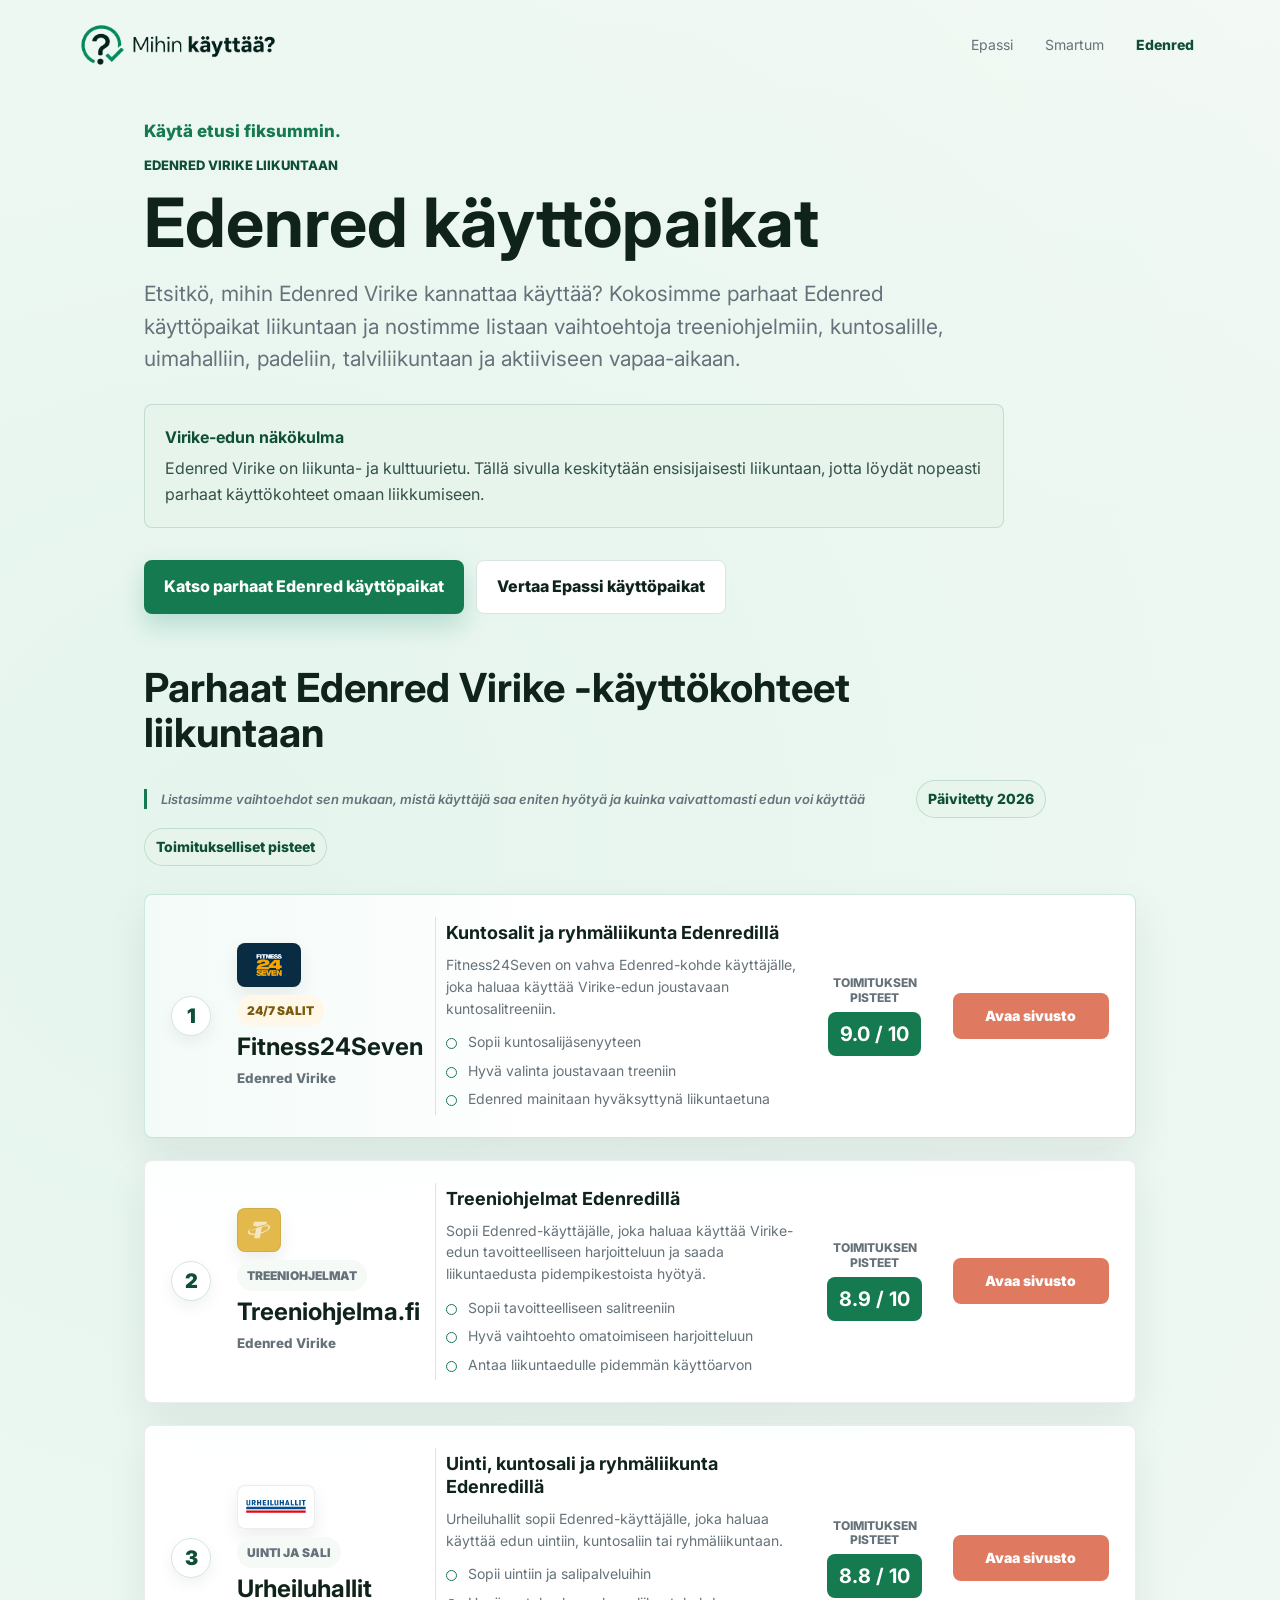
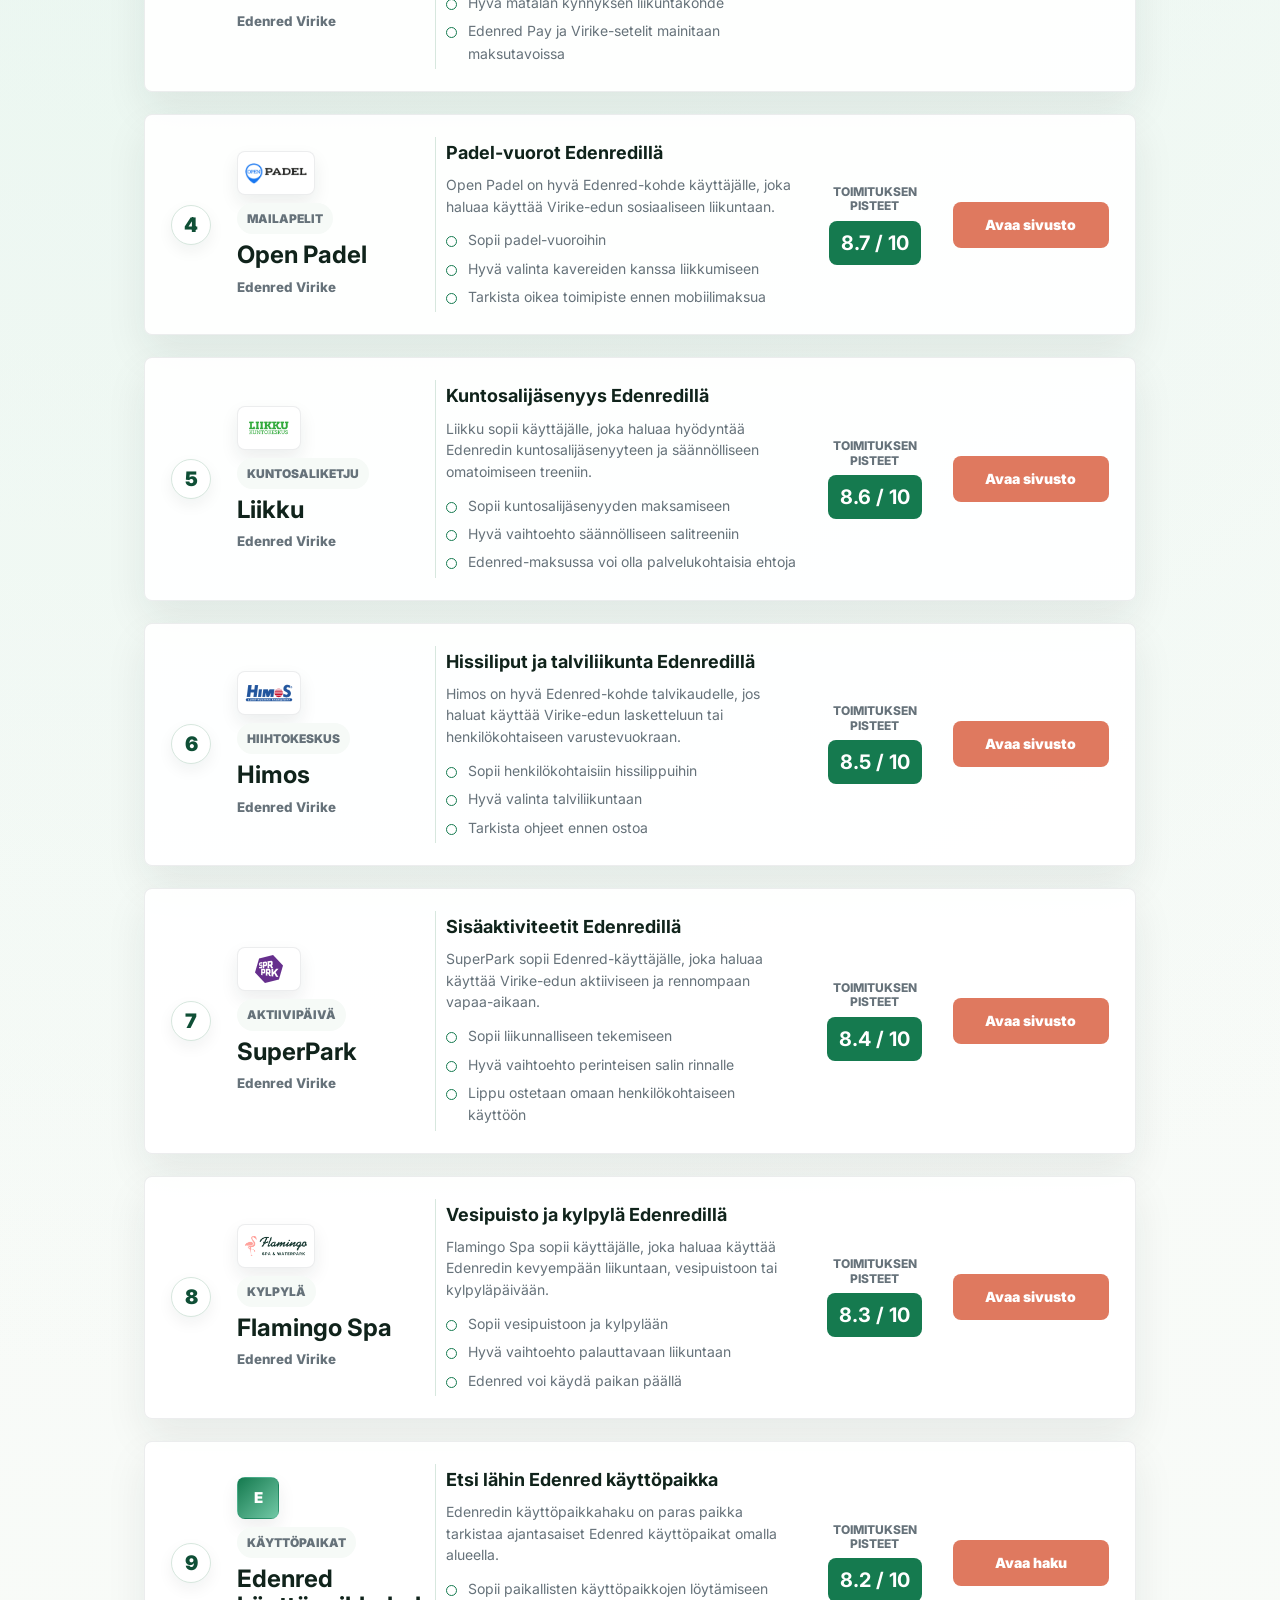
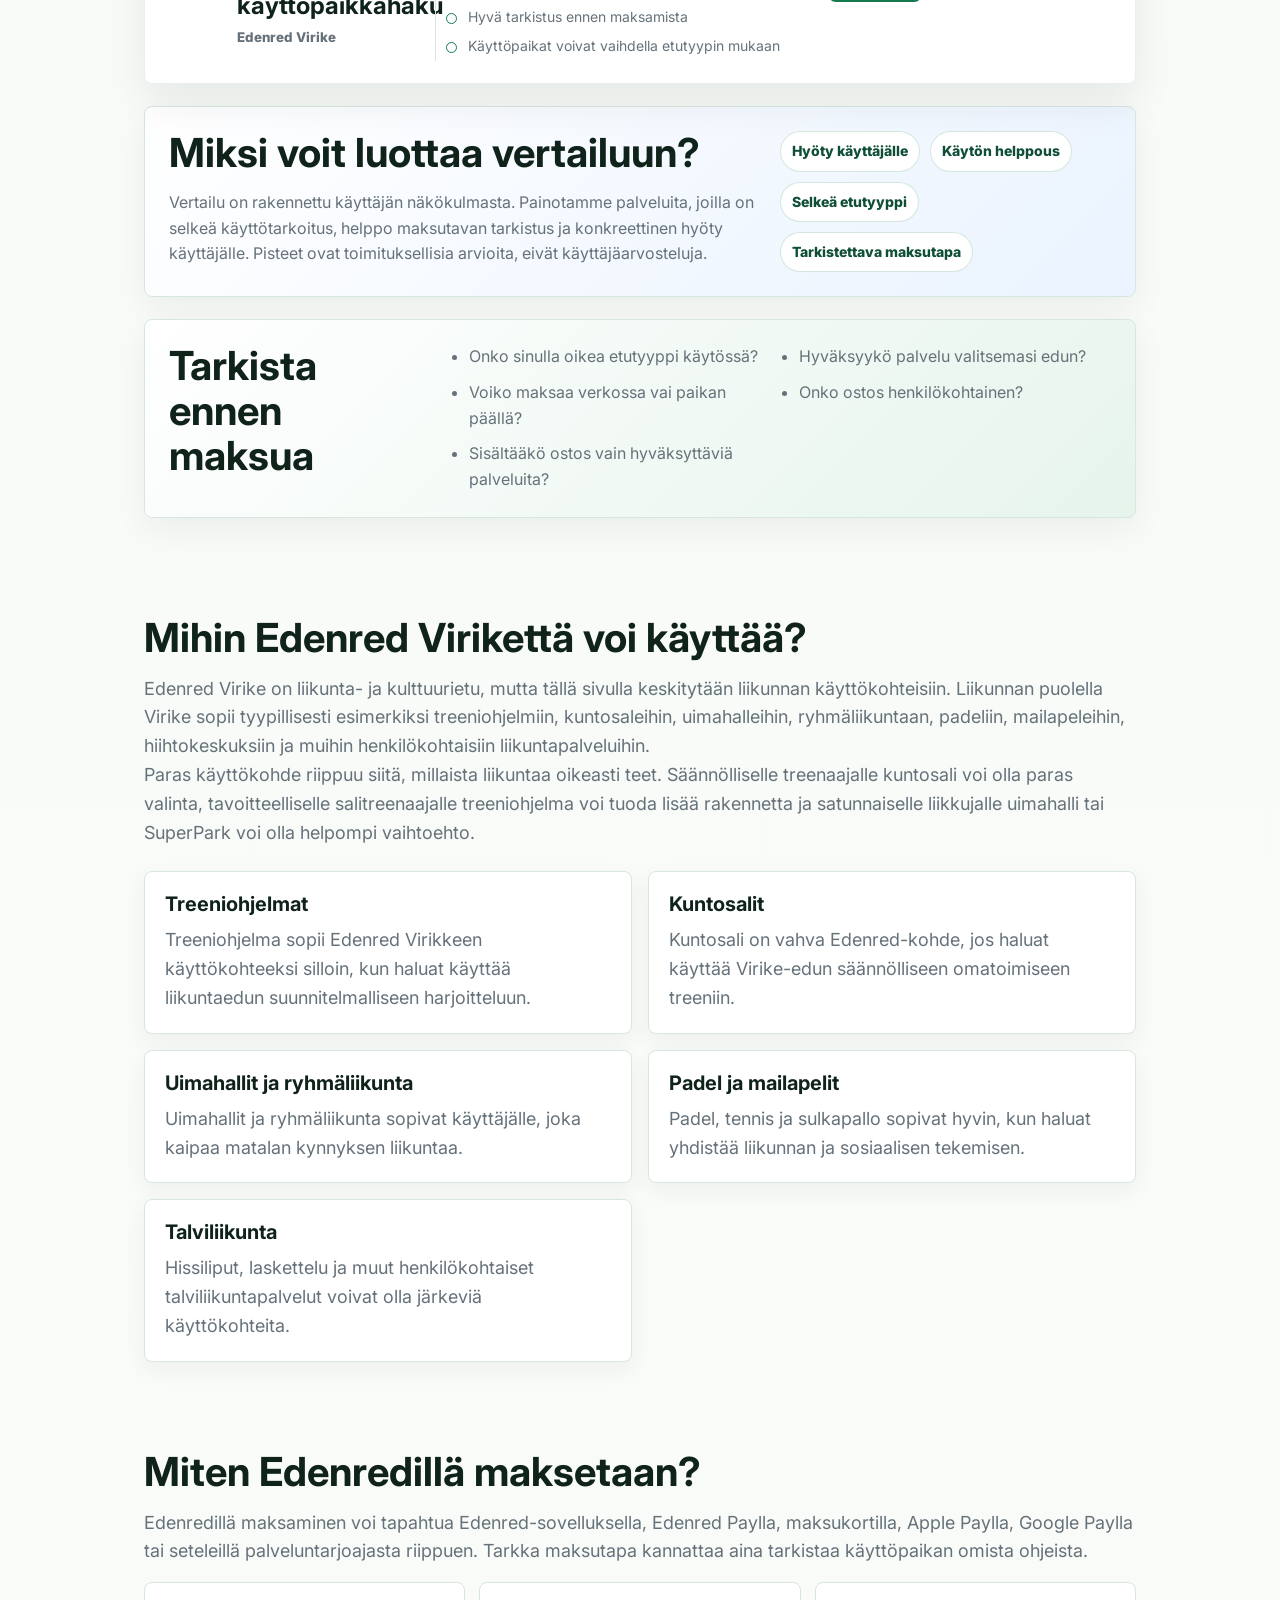
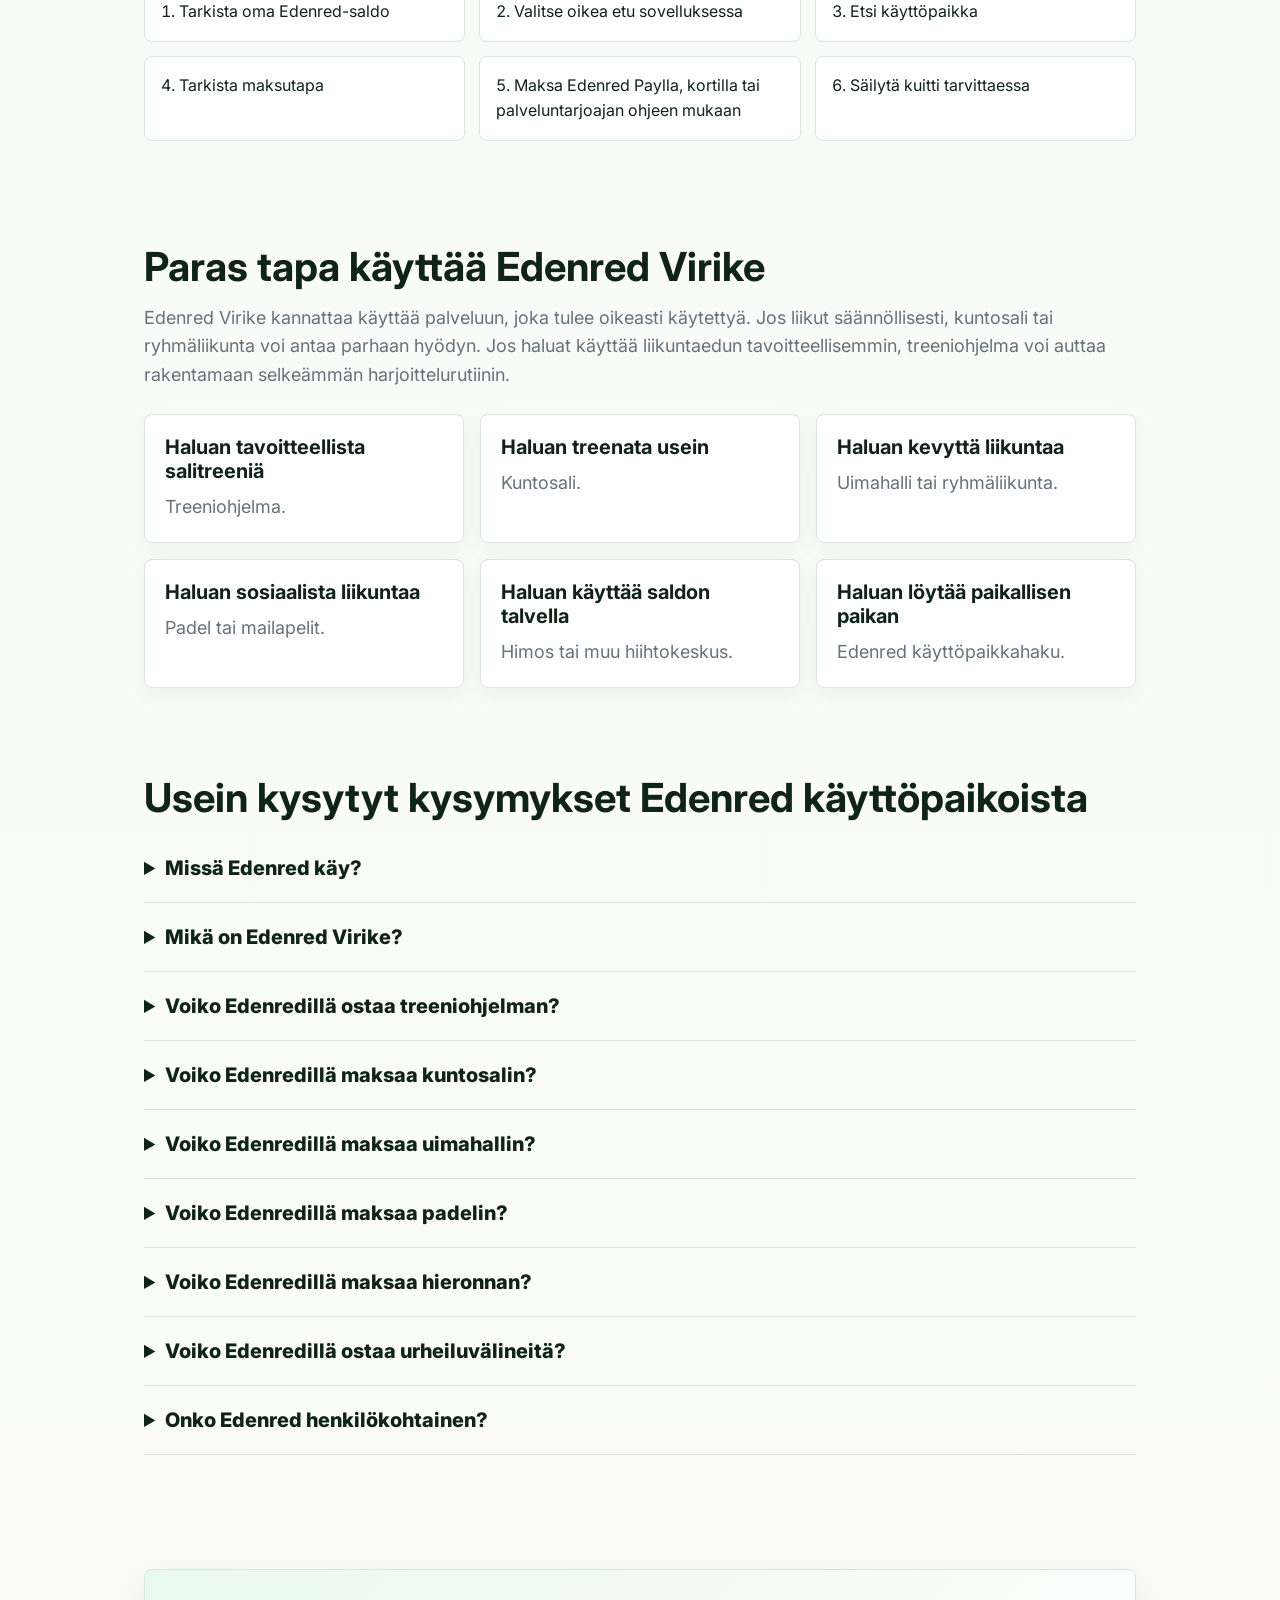
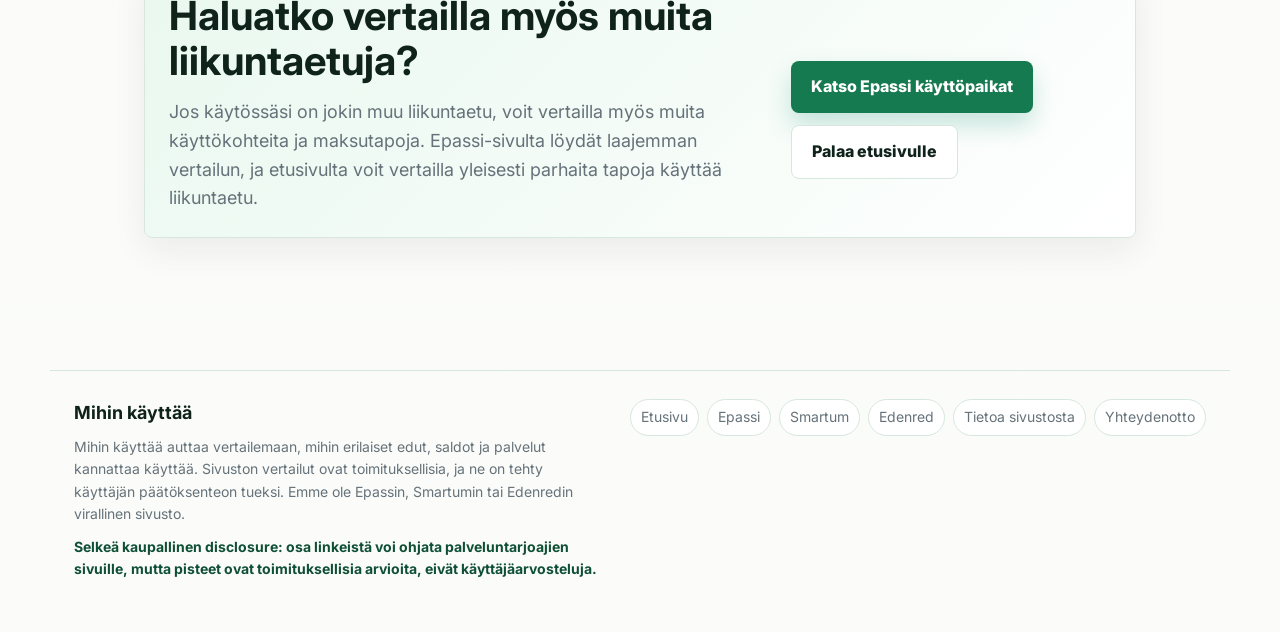
==== commit 1df54dcc: "Add contact form" ====
--- a/edenred/index.html
+++ b/edenred/index.html
@@ -6,7 +6,7 @@
     <title>Edenred käyttöpaikat: parhaat Virike-edun käyttökohteet</title>
     <meta name="description" content="Katso parhaat Edenred käyttöpaikat liikuntaan. Vertaa treeniohjelmia, kuntosaleja, uimahalleja, padelia, hiihtokeskuksia ja muita Edenred Virike -kohteita.">
     <link rel="canonical" href="https://mihinkayttaa.fi/edenred/">
-    <link rel="stylesheet" href="/styles.css?v=trust-width-20260703">
+    <link rel="stylesheet" href="/styles.css?v=contact-form-20260703">
     <link rel="icon" type="image/png" href="/assets/brand/favicon-512.png">
     <link rel="apple-touch-icon" href="/assets/brand/favicon-512.png">
     <meta property="og:title" content="Edenred käyttöpaikat">
@@ -423,6 +423,7 @@
         <a href="/smartum/">Smartum</a>
         <a href="/edenred/">Edenred</a>
         <a href="/tietoa/">Tietoa sivustosta</a>
+        <a href="/tietoa/#yhteydenotto">Yhteydenotto</a>
       </nav>
     </footer>
   </body>
--- a/styles.css
+++ b/styles.css
@@ -996,6 +996,143 @@
   font-weight: 800;
 }
 
+.service-review-list {
+  display: grid;
+  gap: 26px;
+  margin-top: 28px;
+}
+
+.service-review-card {
+  display: grid;
+  grid-template-columns: minmax(0, 1.05fr) minmax(320px, 0.75fr);
+  gap: 28px;
+  align-items: start;
+  padding: 26px;
+  border: 1px solid var(--line);
+  border-radius: 8px;
+  background: #fff;
+  box-shadow: 0 14px 34px rgba(16, 35, 27, 0.07);
+}
+
+.service-review-content {
+  display: contents;
+}
+
+.service-review-content > h3,
+.service-meta,
+.service-review-copy {
+  grid-column: 1;
+}
+
+.service-review-card h3 {
+  margin: 0;
+  color: var(--text);
+  font-size: clamp(25px, 3vw, 34px);
+}
+
+.service-meta {
+  display: flex;
+  flex-wrap: wrap;
+  gap: 8px;
+}
+
+.service-meta span,
+.service-fit-box strong {
+  display: inline-flex;
+  align-items: center;
+  min-height: 34px;
+  padding: 7px 10px;
+  border: 1px solid rgba(21, 122, 79, 0.16);
+  border-radius: 999px;
+  background: var(--mint);
+  color: var(--accent-dark);
+  font-size: 13px;
+  font-weight: 850;
+}
+
+.service-review-copy {
+  display: grid;
+  gap: 12px;
+}
+
+.service-review-copy p {
+  font-size: 17px;
+  line-height: 1.75;
+}
+
+.service-fit-box {
+  grid-column: 1 / -1;
+  padding: 18px;
+  border: 1px solid rgba(21, 122, 79, 0.15);
+  border-radius: 8px;
+  background: rgba(230, 244, 236, 0.52);
+}
+
+.service-fit-box strong {
+  margin-bottom: 12px;
+  background: #fff;
+}
+
+.service-fit-box ul,
+.pros-cons-grid ul {
+  margin: 0;
+  padding-left: 20px;
+  color: var(--muted);
+}
+
+.service-fit-box li,
+.pros-cons-grid li {
+  margin: 7px 0;
+}
+
+.pros-cons-grid {
+  grid-column: 1 / -1;
+  display: grid;
+  grid-template-columns: repeat(2, minmax(0, 1fr));
+  gap: 14px;
+}
+
+.pros-cons-grid > div {
+  padding: 18px;
+  border: 1px solid var(--line);
+  border-radius: 8px;
+  background: var(--surface);
+}
+
+.pros-cons-grid strong {
+  display: block;
+  margin-bottom: 10px;
+  color: var(--text);
+  font-size: 18px;
+  font-weight: 850;
+}
+
+.service-cta {
+  grid-column: 1 / -1;
+  justify-self: start;
+}
+
+.service-preview {
+  grid-column: 2;
+  grid-row: 1 / span 3;
+  position: sticky;
+  top: 18px;
+  margin: 0;
+  overflow: hidden;
+  border: 1px solid var(--line);
+  border-radius: 8px;
+  background: var(--surface);
+  box-shadow: 0 16px 38px rgba(16, 35, 27, 0.1);
+}
+
+.service-preview img {
+  display: block;
+  width: 100%;
+  aspect-ratio: 16 / 10.5;
+  object-fit: cover;
+  object-position: center;
+}
+
 .about-section {
   display: grid;
   grid-template-columns: minmax(260px, 0.7fr) minmax(0, 1fr);
@@ -1463,6 +1600,71 @@
   font-weight: 700;
 }
 
+.contact-section {
+  scroll-margin-top: 24px;
+}
+
+.contact-form {
+  display: grid;
+  gap: 16px;
+  padding: 24px;
+  border: 1px solid var(--line);
+  border-radius: 8px;
+  background: #fff;
+  box-shadow: 0 14px 34px rgba(16, 35, 27, 0.07);
+}
+
+.form-row {
+  display: grid;
+  gap: 8px;
+}
+
+.form-row label {
+  color: var(--text);
+  font-weight: 800;
+}
+
+.form-row input,
+.form-row textarea {
+  width: 100%;
+  min-height: 46px;
+  padding: 12px 13px;
+  border: 1px solid var(--line);
+  border-radius: 8px;
+  background: var(--surface);
+  color: var(--text);
+  font: inherit;
+}
+
+.form-row textarea {
+  resize: vertical;
+}
+
+.form-row input:focus,
+.form-row textarea:focus {
+  outline: 3px solid rgba(21, 122, 79, 0.16);
+  border-color: var(--accent);
+}
+
+.contact-trap {
+  position: absolute;
+  left: -9999px;
+  width: 1px;
+  height: 1px;
+  overflow: hidden;
+}
+
+.contact-form button:disabled {
+  cursor: wait;
+  opacity: 0.72;
+}
+
+.form-status {
+  margin: 0;
+  color: var(--accent-dark);
+  font-weight: 750;
+}
+
 .footer-links {
   display: flex;
   flex-wrap: wrap;
@@ -1568,6 +1770,30 @@
   }
 
   .guide-grid {
+    grid-template-columns: 1fr;
+  }
+
+  .service-review-card {
+    grid-template-columns: 1fr;
+  }
+
+  .service-review-content > h3,
+  .service-meta,
+  .service-review-copy,
+  .service-fit-box,
+  .pros-cons-grid,
+  .service-cta,
+  .service-preview {
+    grid-column: 1;
+  }
+
+  .service-preview {
+    grid-row: auto;
+    position: static;
+    order: -1;
+  }
+
+  .pros-cons-grid {
     grid-template-columns: 1fr;
   }
 
@@ -1739,6 +1965,19 @@
     overflow: hidden;
   }
 
+  .service-review-card {
+    gap: 18px;
+    padding: 18px;
+  }
+
+  .service-review-copy p {
+    font-size: 16px;
+  }
+
+  .service-preview img {
+    aspect-ratio: 16 / 9;
+  }
+
   .ranking-section {
     padding-top: 14px;
     padding-bottom: 32px;
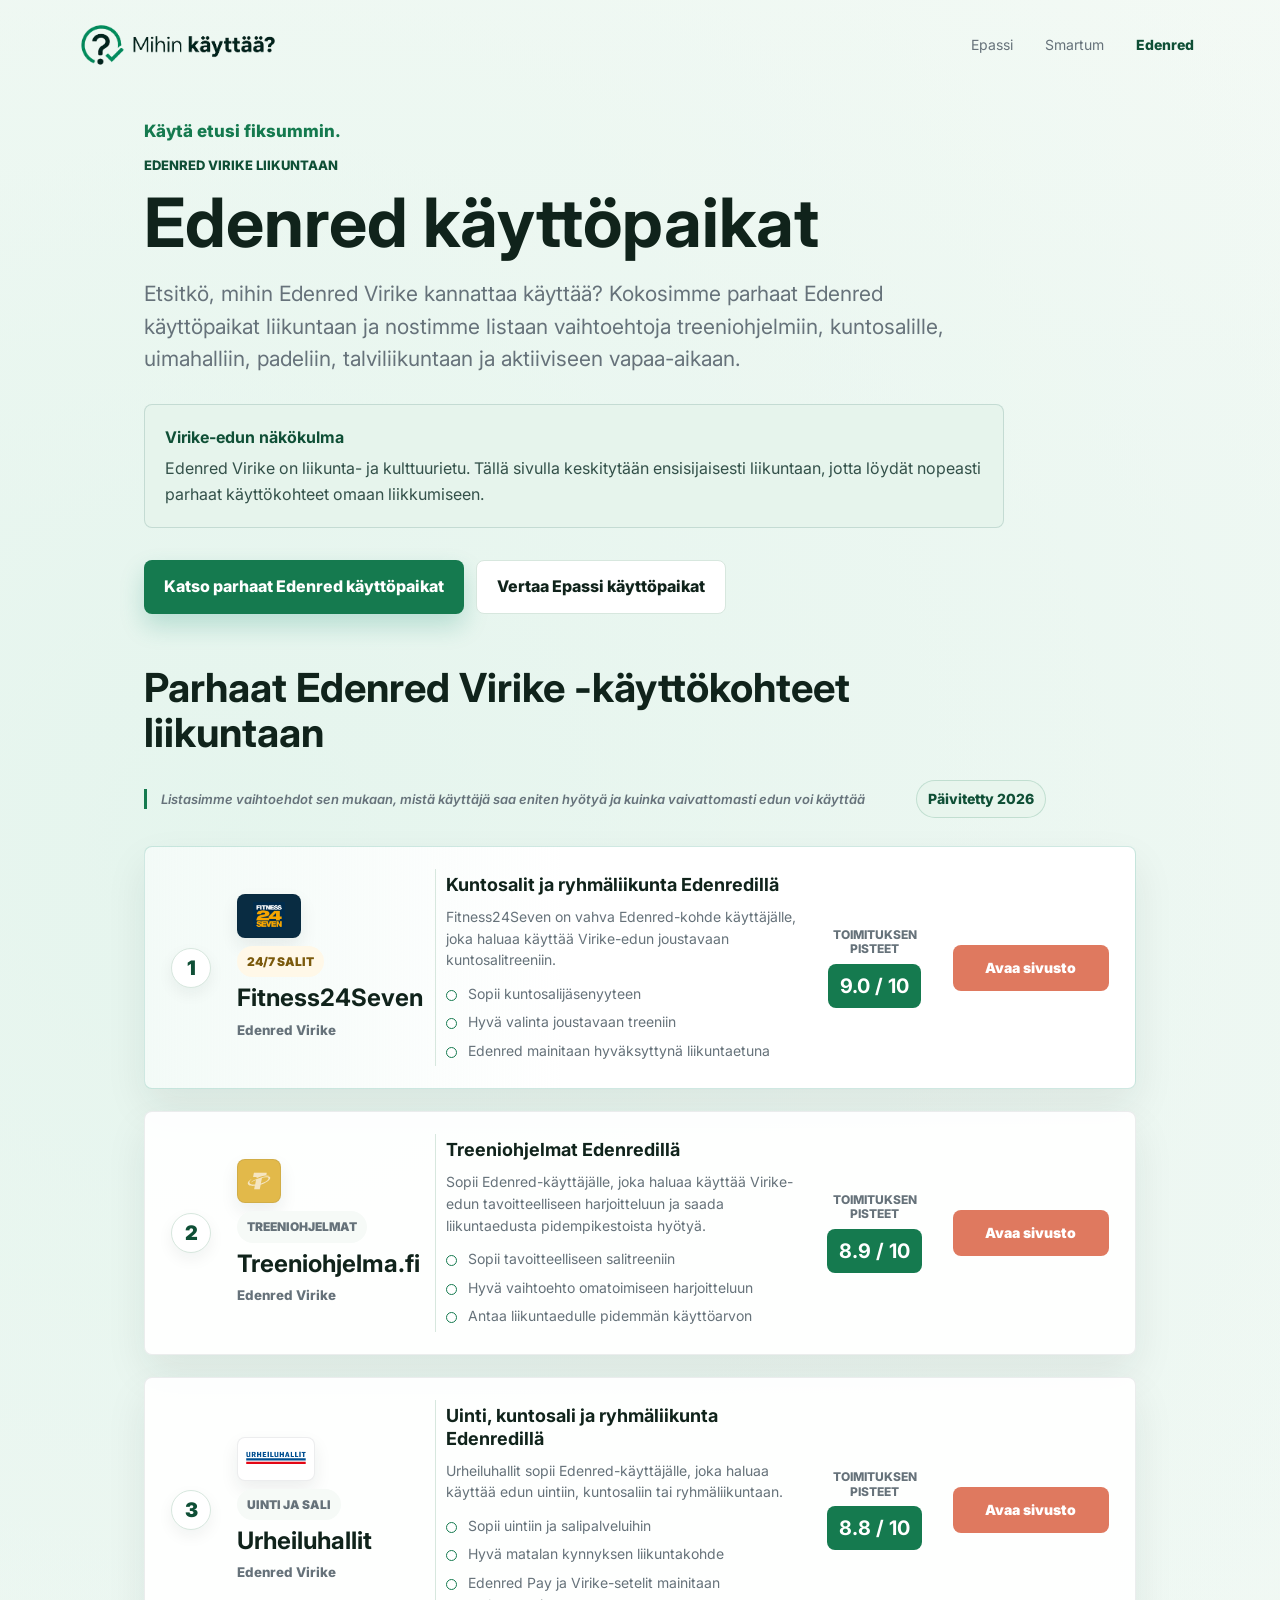
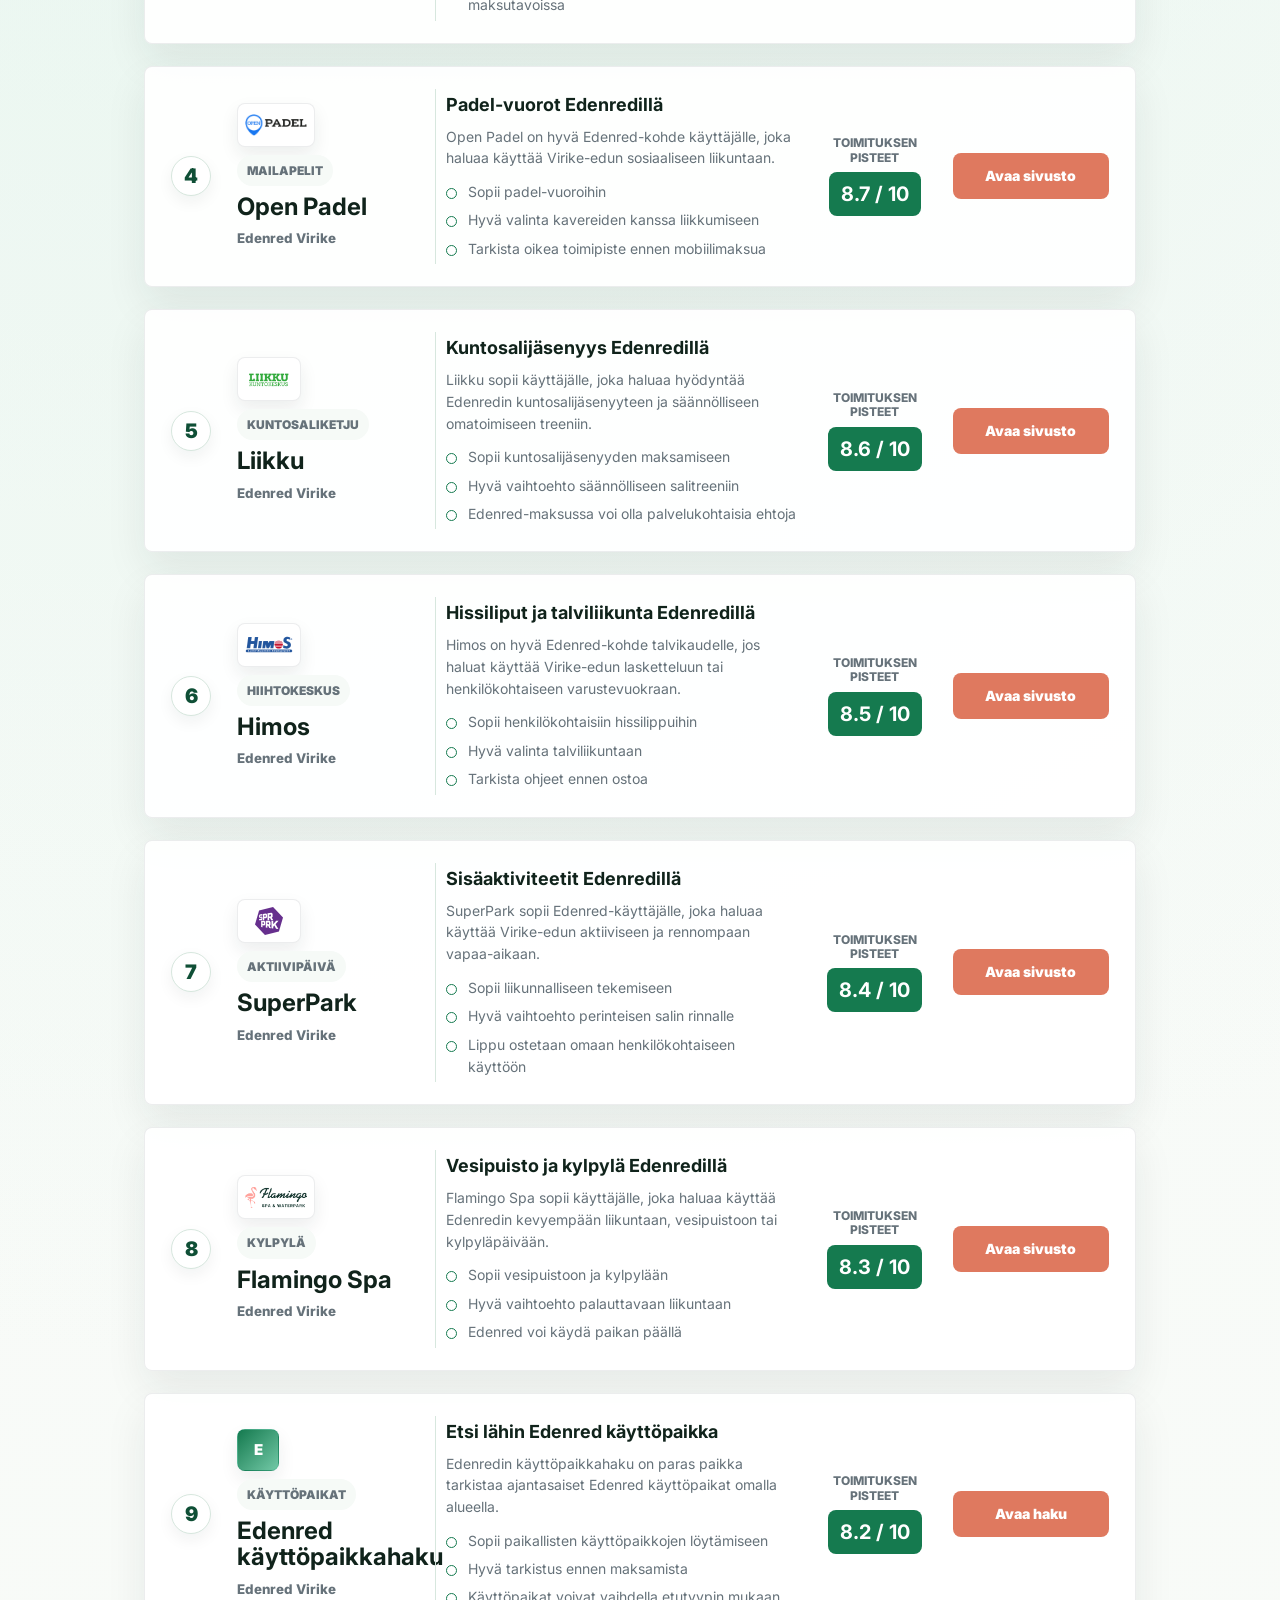
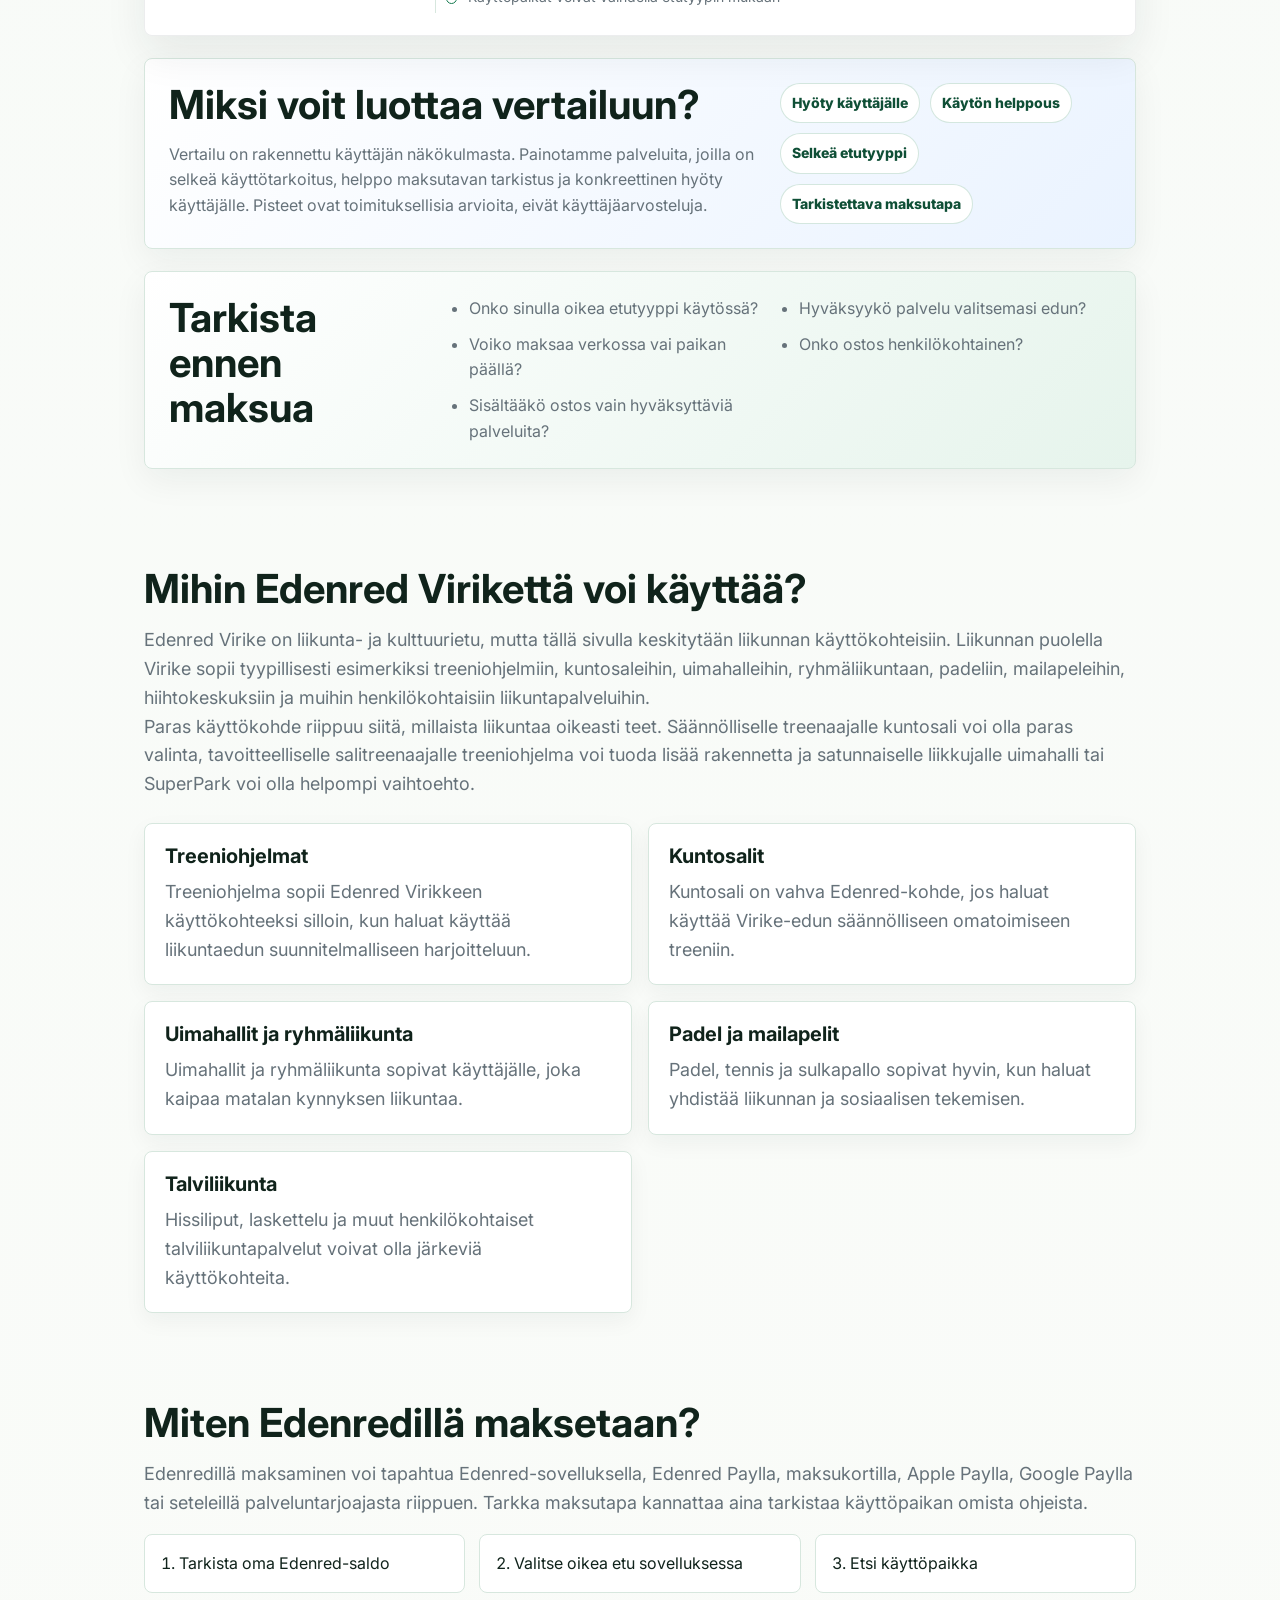
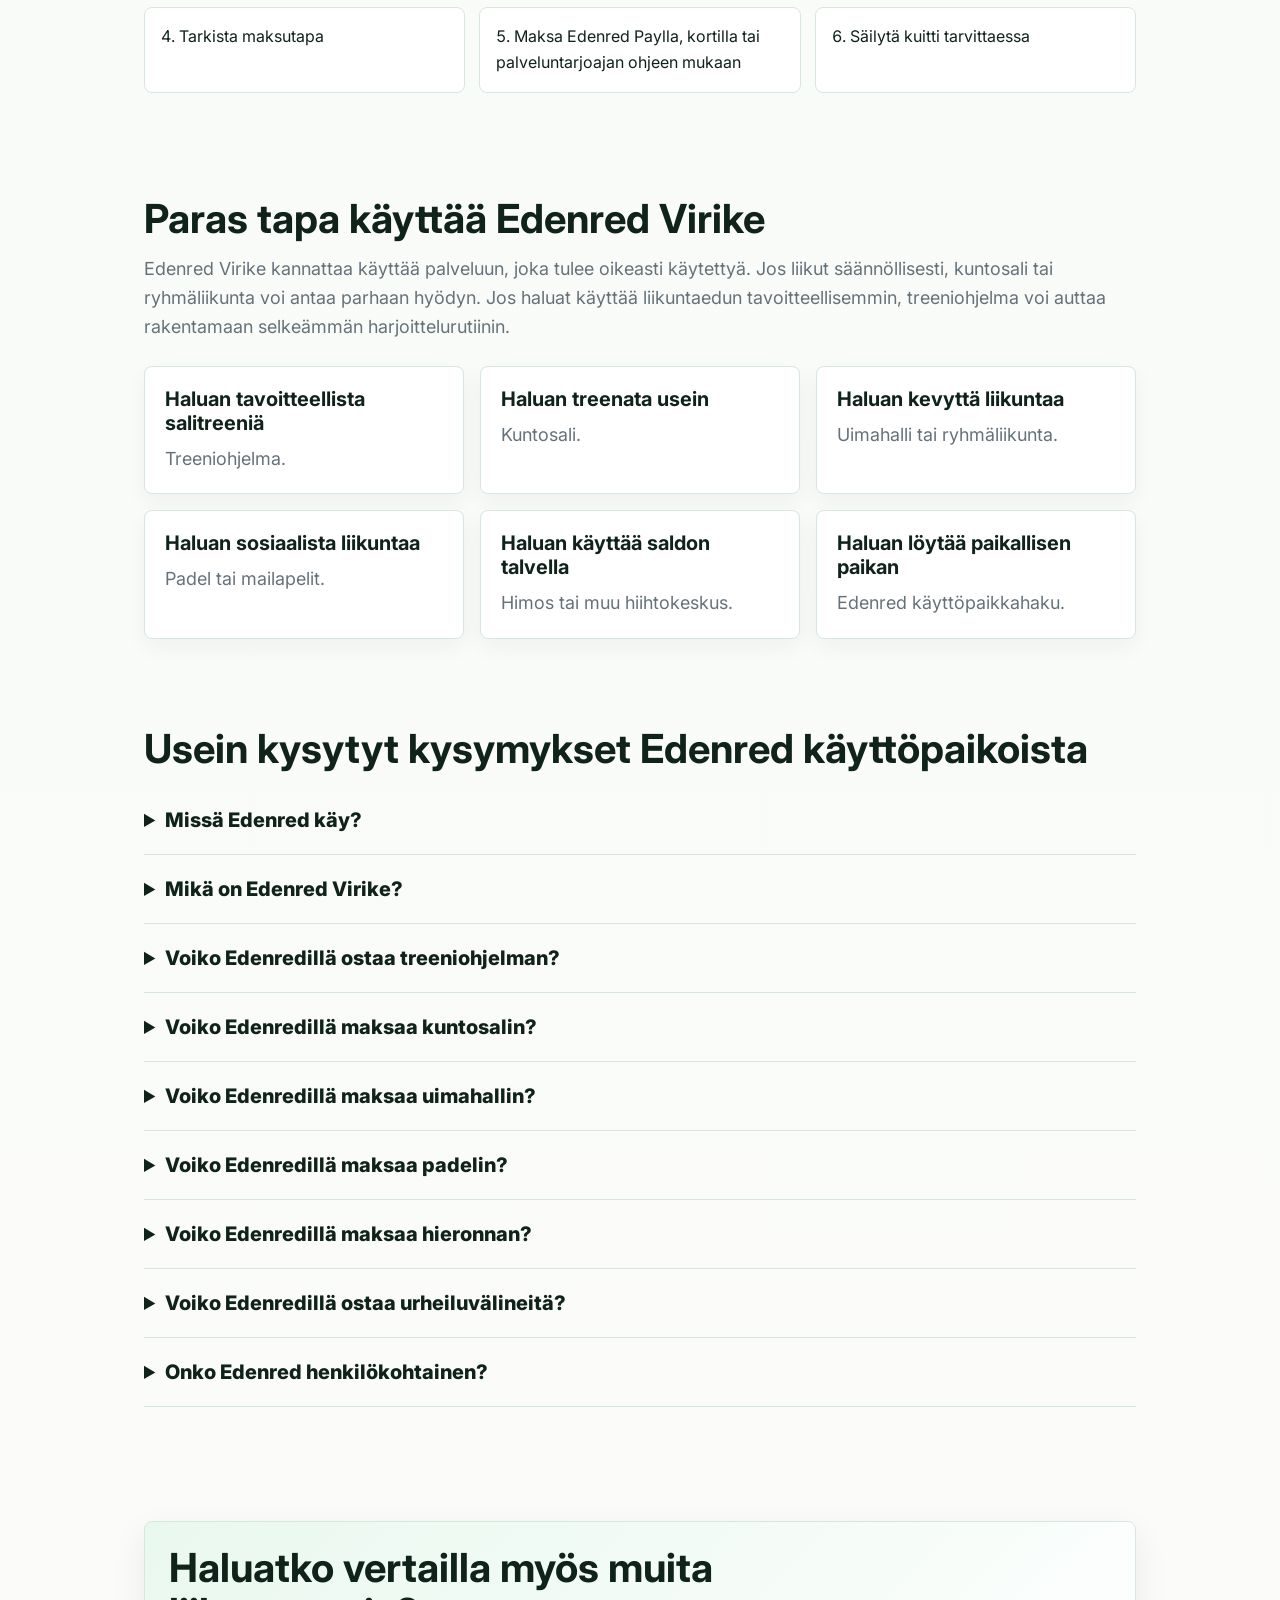
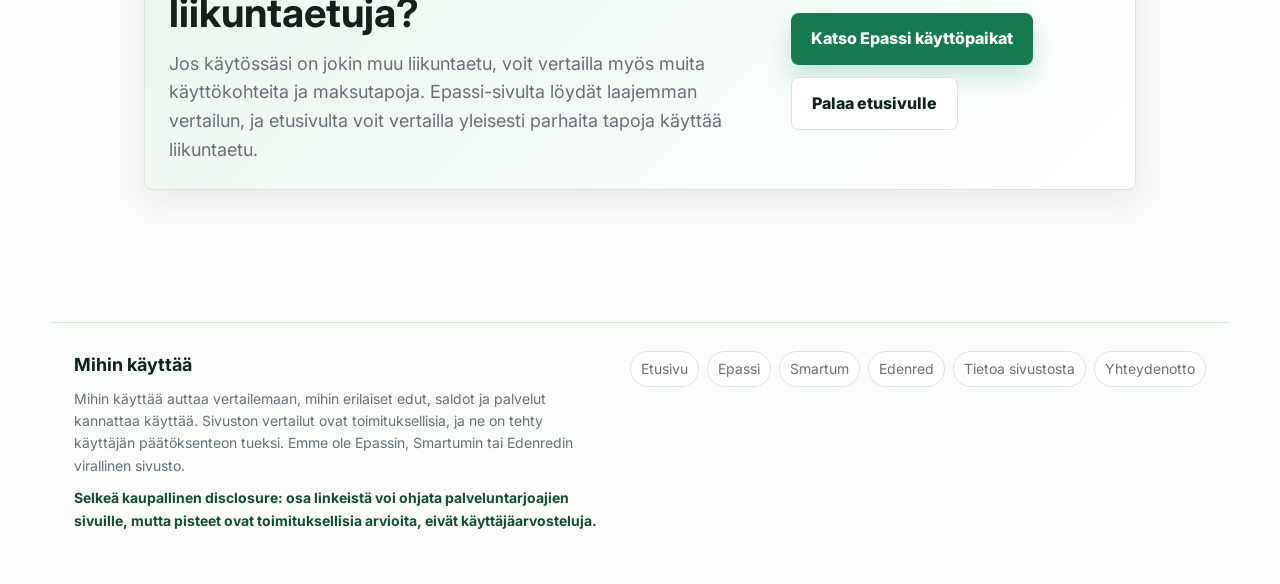
==== commit 192d54f9: "Remove editorial score trust badge" ====
--- a/edenred/index.html
+++ b/edenred/index.html
@@ -6,7 +6,7 @@
     <title>Edenred käyttöpaikat: parhaat Virike-edun käyttökohteet</title>
     <meta name="description" content="Katso parhaat Edenred käyttöpaikat liikuntaan. Vertaa treeniohjelmia, kuntosaleja, uimahalleja, padelia, hiihtokeskuksia ja muita Edenred Virike -kohteita.">
     <link rel="canonical" href="https://mihinkayttaa.fi/edenred/">
-    <link rel="stylesheet" href="/styles.css?v=contact-form-20260703">
+    <link rel="stylesheet" href="/styles.css?v=trust-badge-clean-20260703">
     <link rel="icon" type="image/png" href="/assets/brand/favicon-512.png">
     <link rel="apple-touch-icon" href="/assets/brand/favicon-512.png">
     <meta property="og:title" content="Edenred käyttöpaikat">
@@ -96,7 +96,6 @@
           <div class="ranking-trust-row" aria-label="Vertailun perusteet">
             <span>Listasimme vaihtoehdot sen mukaan, mistä käyttäjä saa eniten hyötyä ja kuinka vaivattomasti edun voi käyttää</span>
             <span>Päivitetty 2026</span>
-            <span>Toimitukselliset pisteet</span>
           </div>
 
           <ol class="ranked-list">
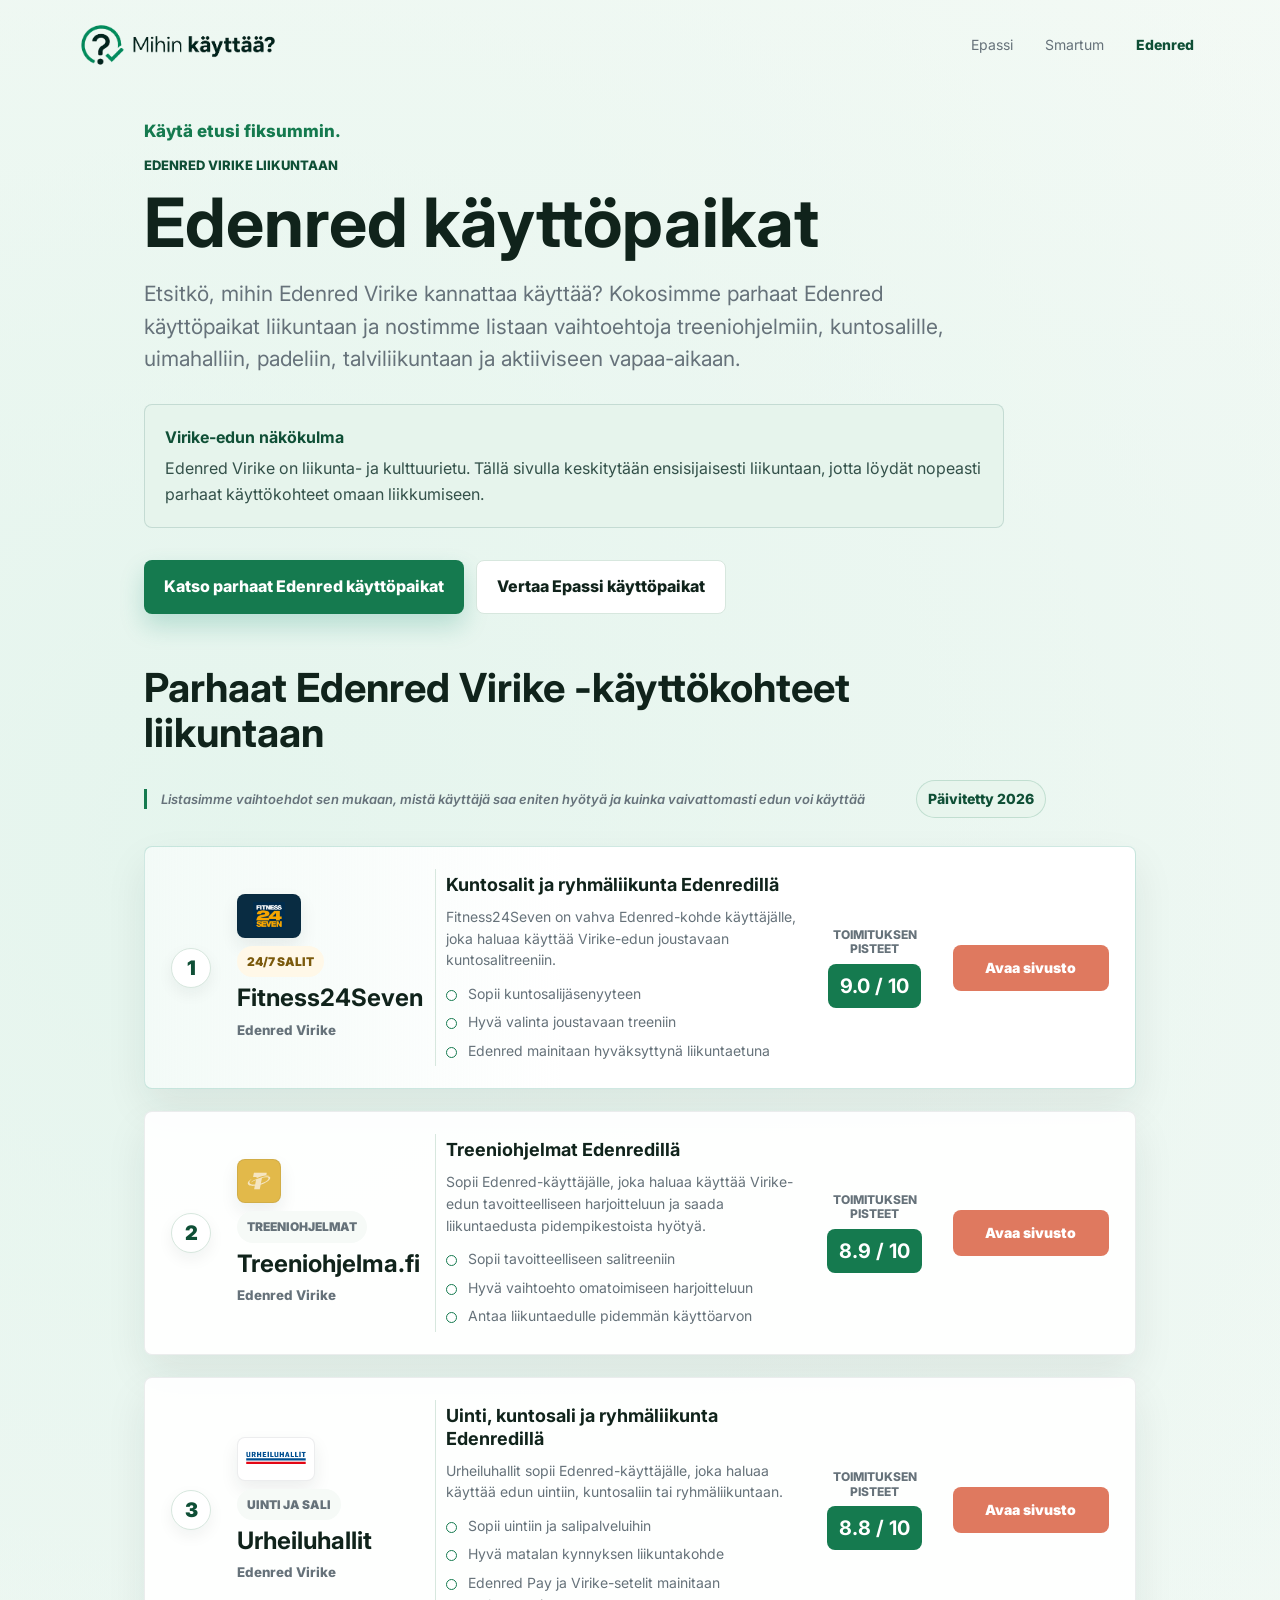
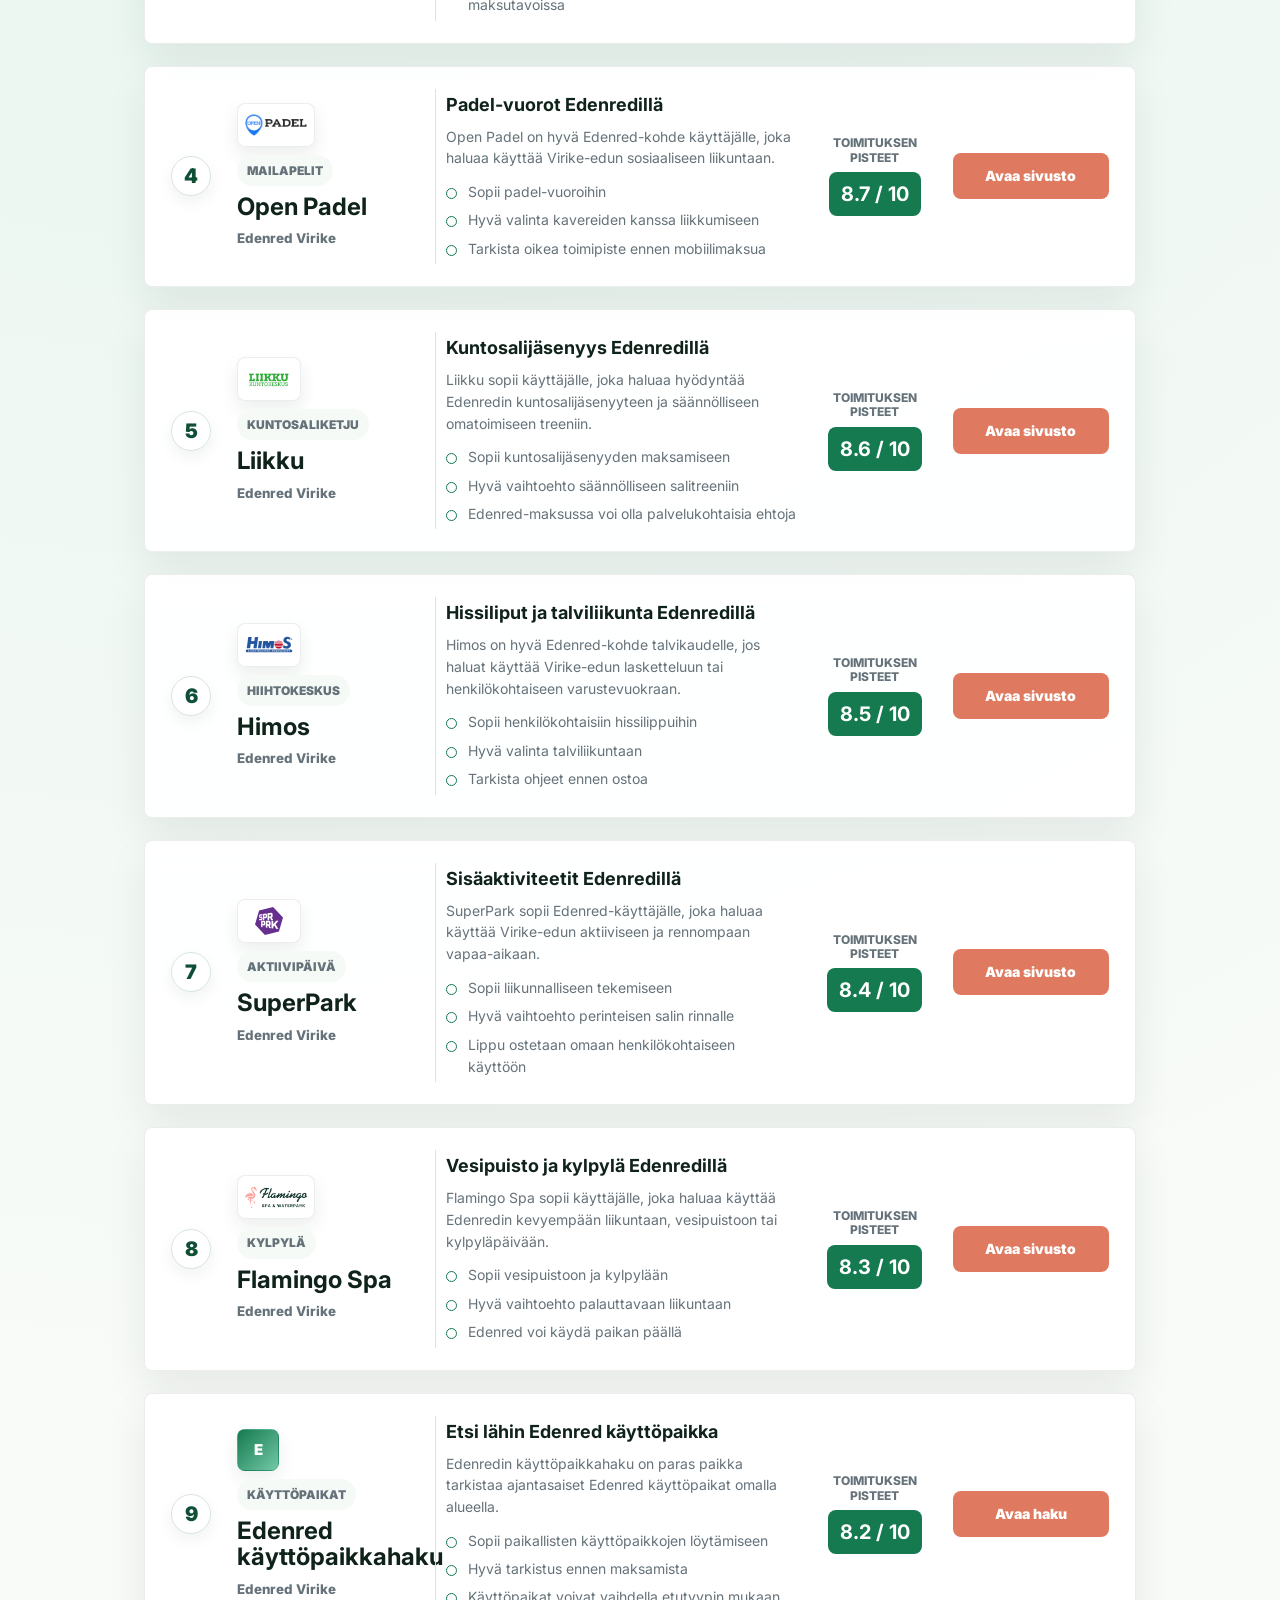
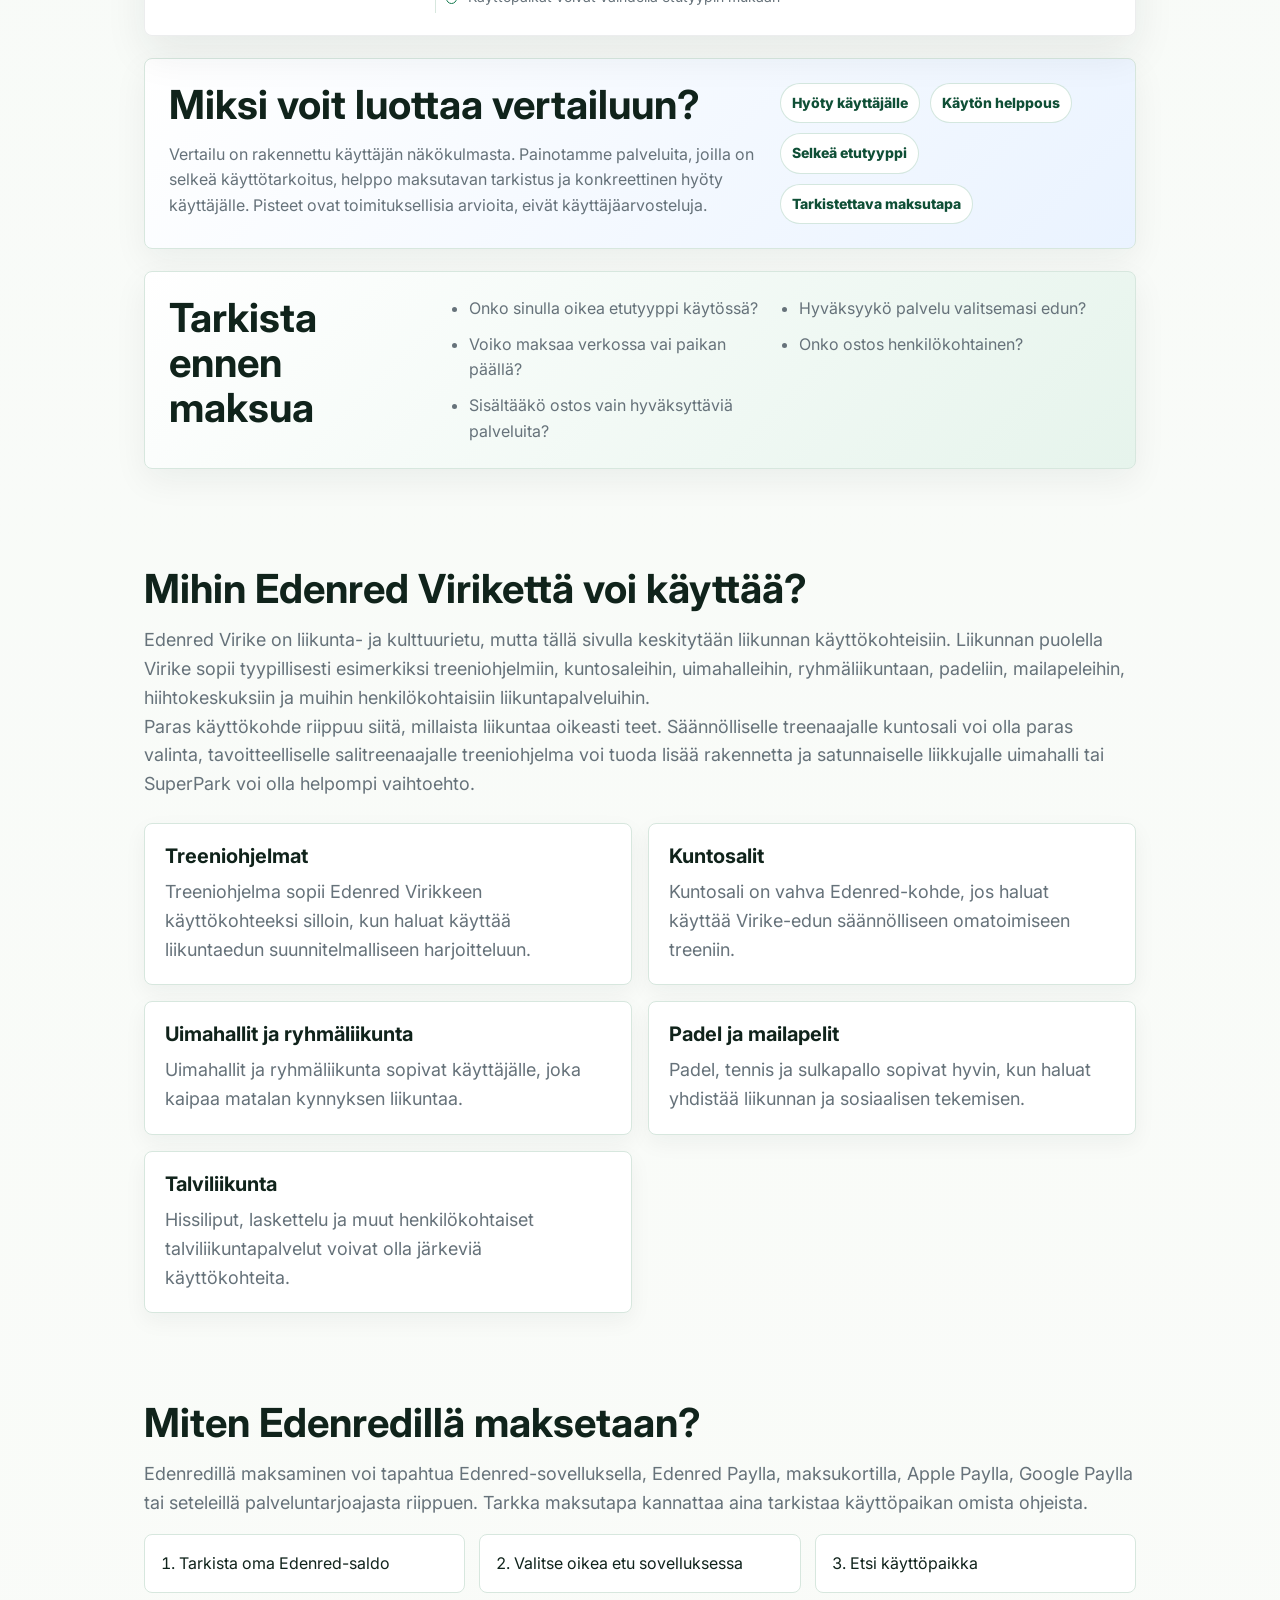
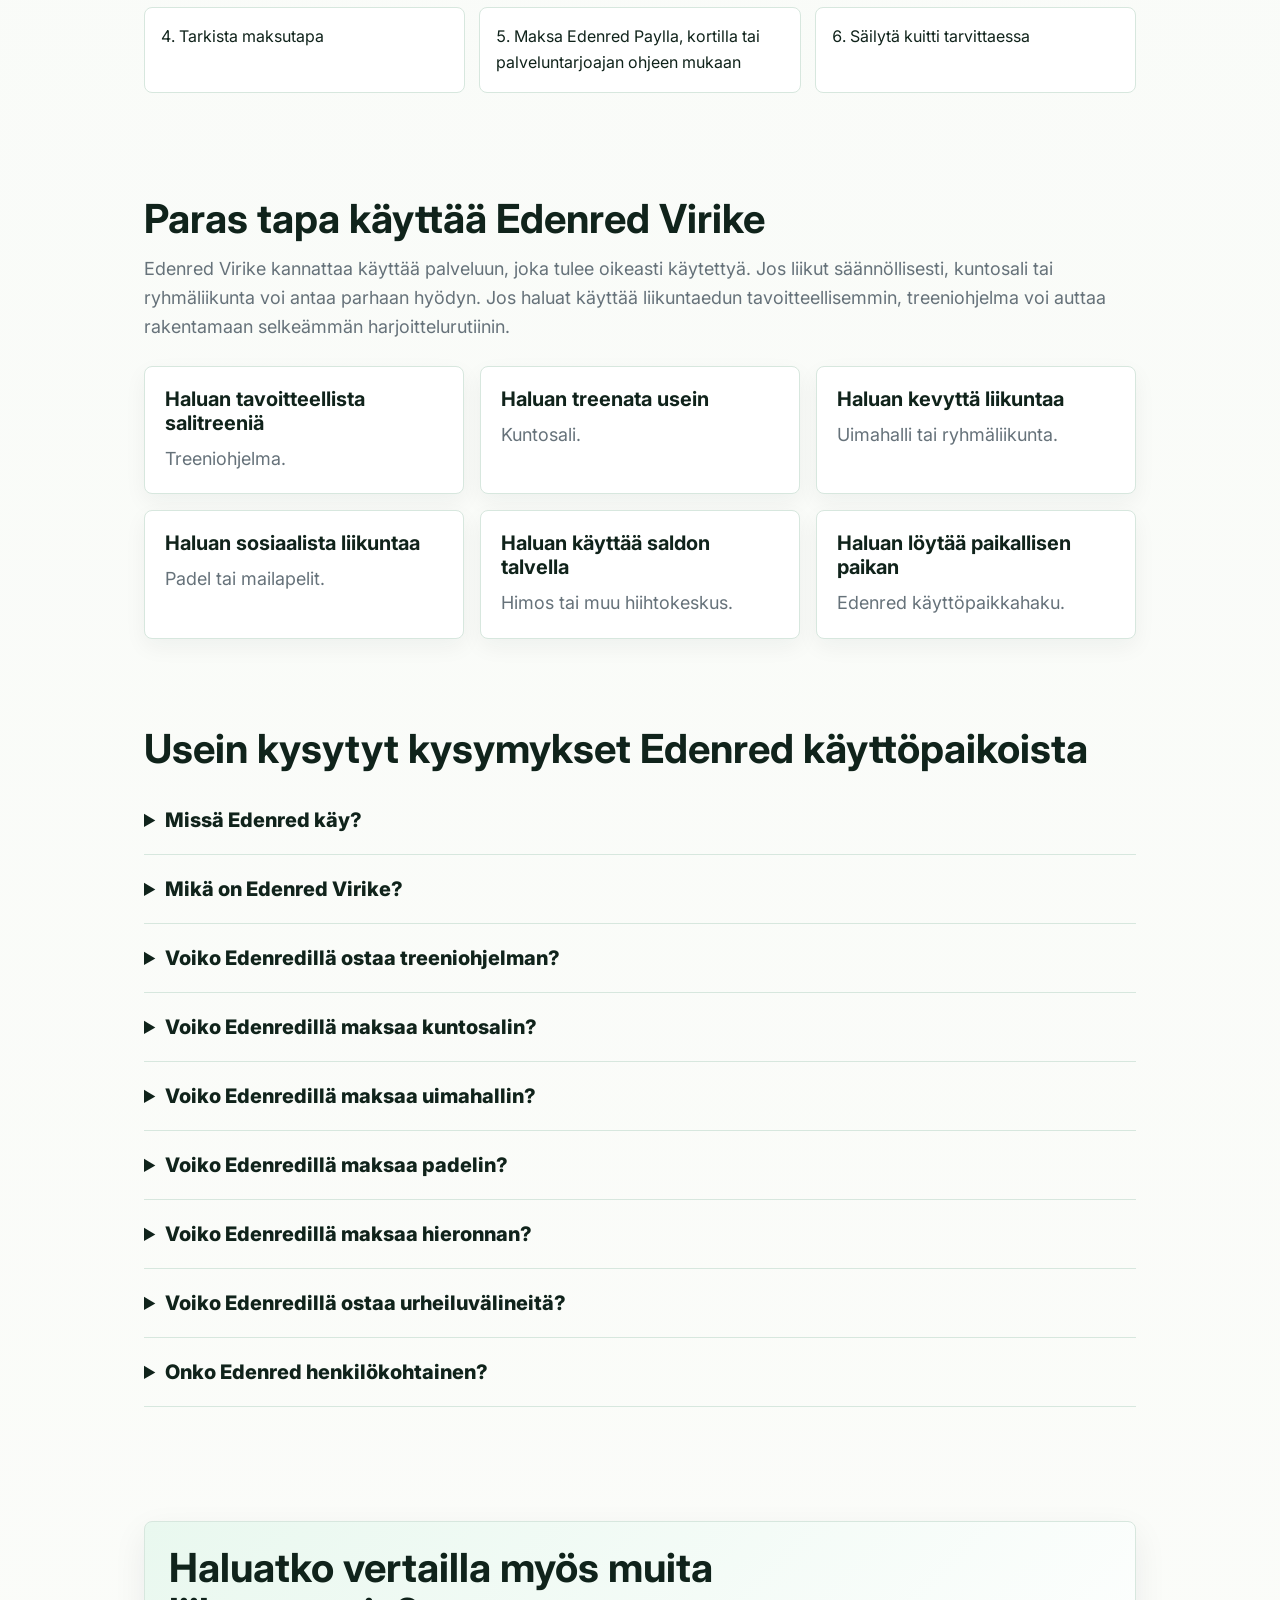
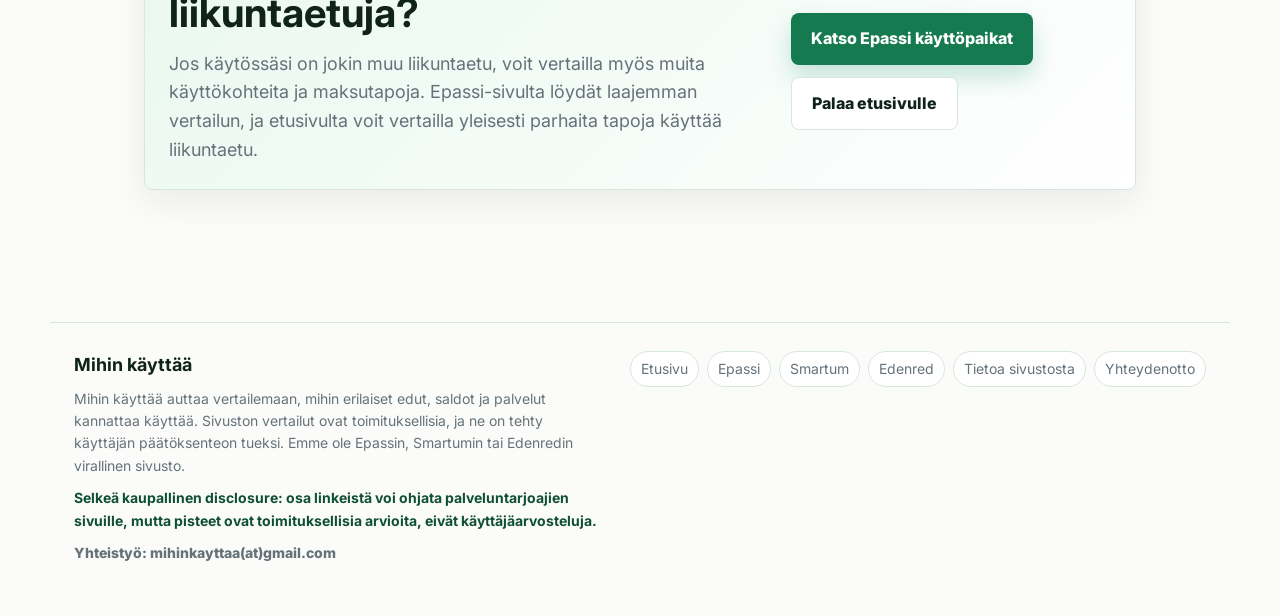
==== commit 19cc9e1b: "Add partnership email to footer" ====
--- a/edenred/index.html
+++ b/edenred/index.html
@@ -415,6 +415,7 @@
         <strong>Mihin käyttää</strong>
         <p>Mihin käyttää auttaa vertailemaan, mihin erilaiset edut, saldot ja palvelut kannattaa käyttää. Sivuston vertailut ovat toimituksellisia, ja ne on tehty käyttäjän päätöksenteon tueksi. Emme ole Epassin, Smartumin tai Edenredin virallinen sivusto.</p>
         <p class="commercial-disclosure">Selkeä kaupallinen disclosure: osa linkeistä voi ohjata palveluntarjoajien sivuille, mutta pisteet ovat toimituksellisia arvioita, eivät käyttäjäarvosteluja.</p>
+        <p class="footer-contact">Yhteistyö: mihinkayttaa(at)gmail.com</p>
       </div>
       <nav class="footer-links" aria-label="Footer linkit">
         <a href="/">Etusivu</a>
--- a/styles.css
+++ b/styles.css
@@ -1600,6 +1600,11 @@
   font-weight: 700;
 }
 
+.footer-contact {
+  color: var(--text);
+  font-weight: 800;
+}
+
 .contact-section {
   scroll-margin-top: 24px;
 }
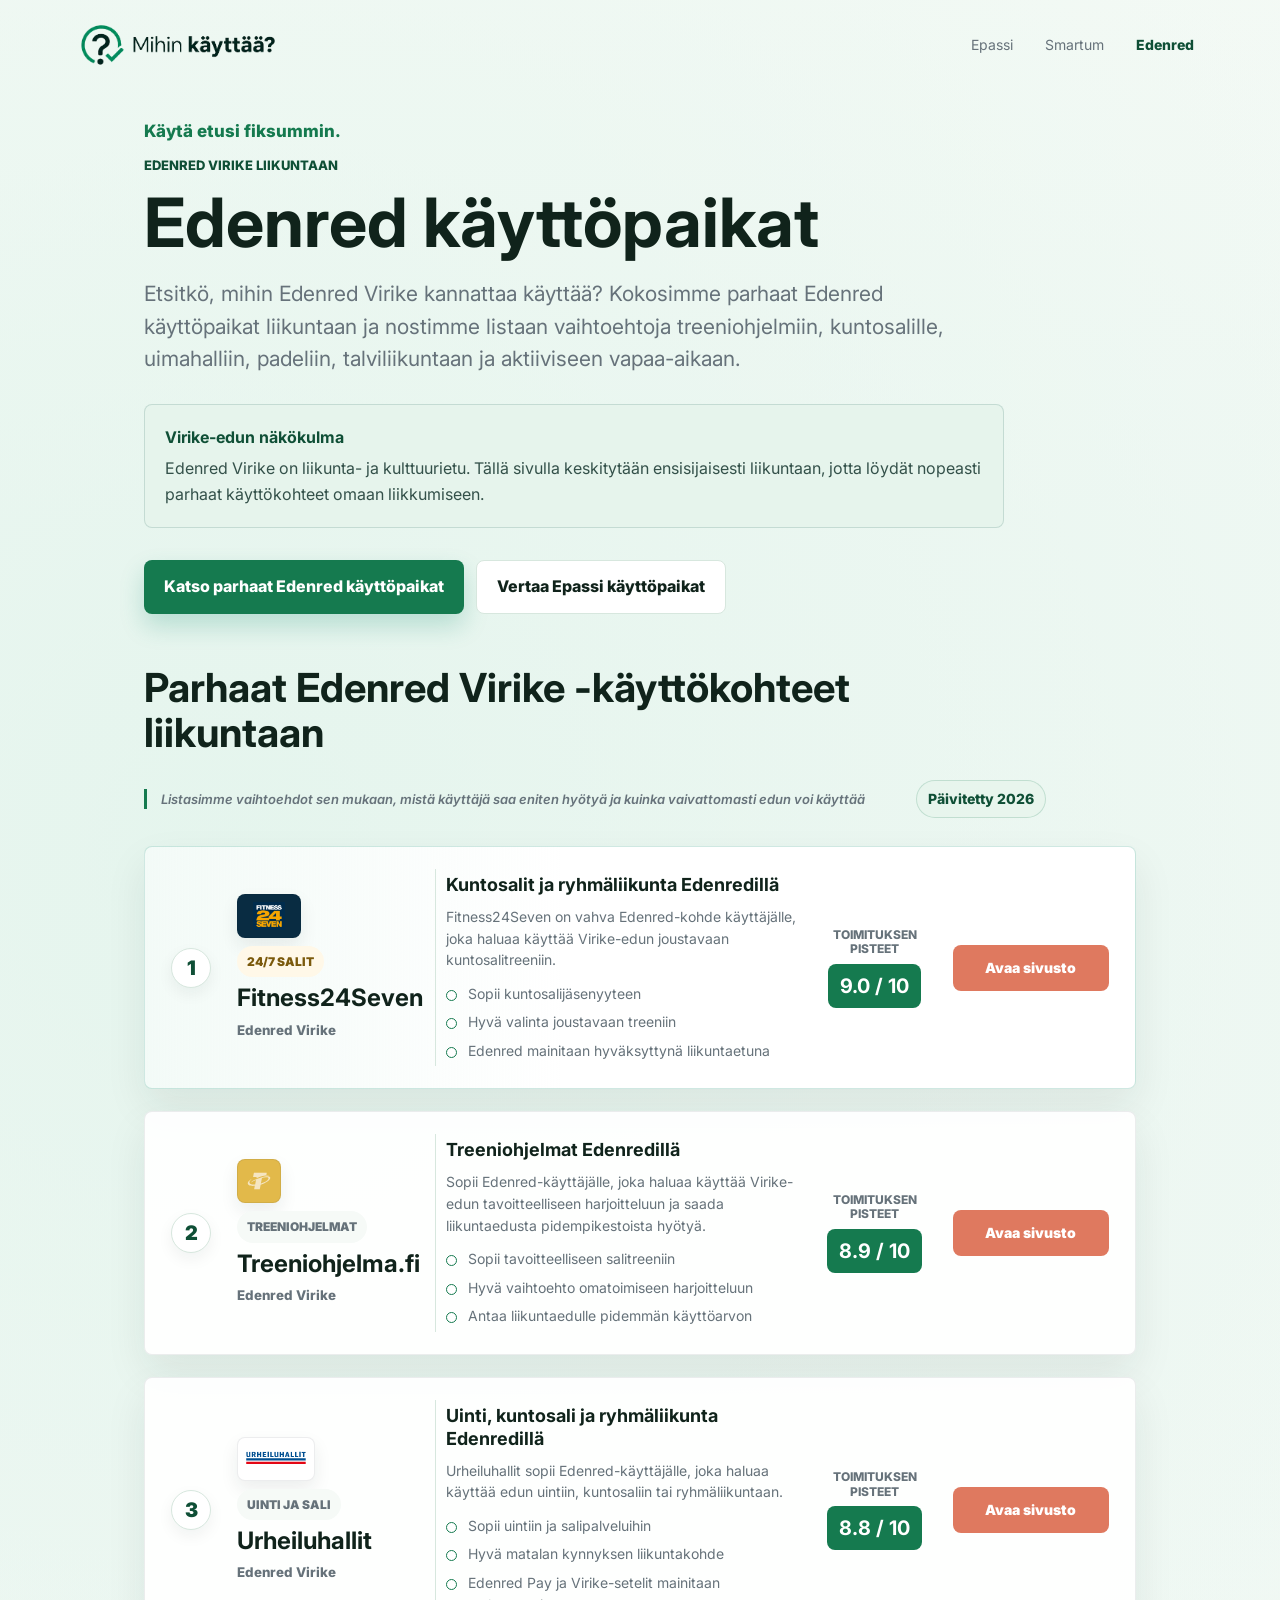
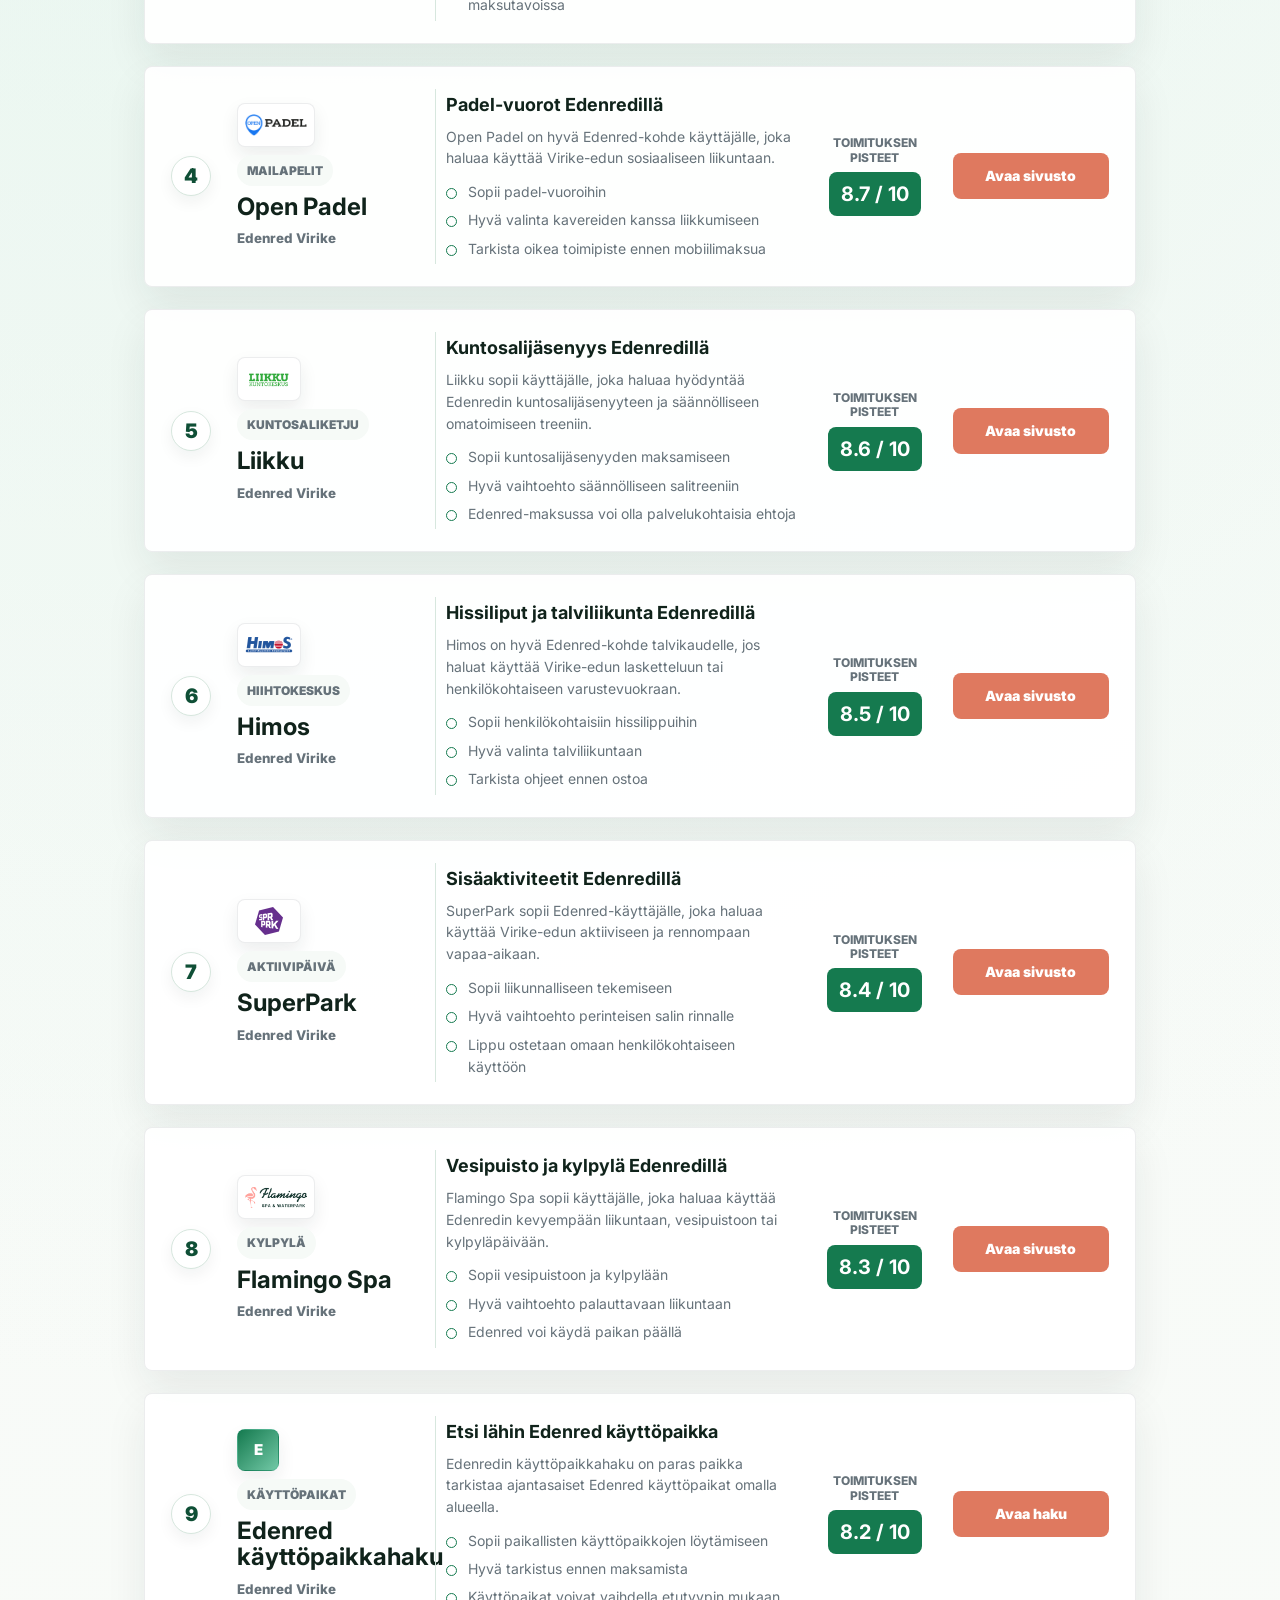
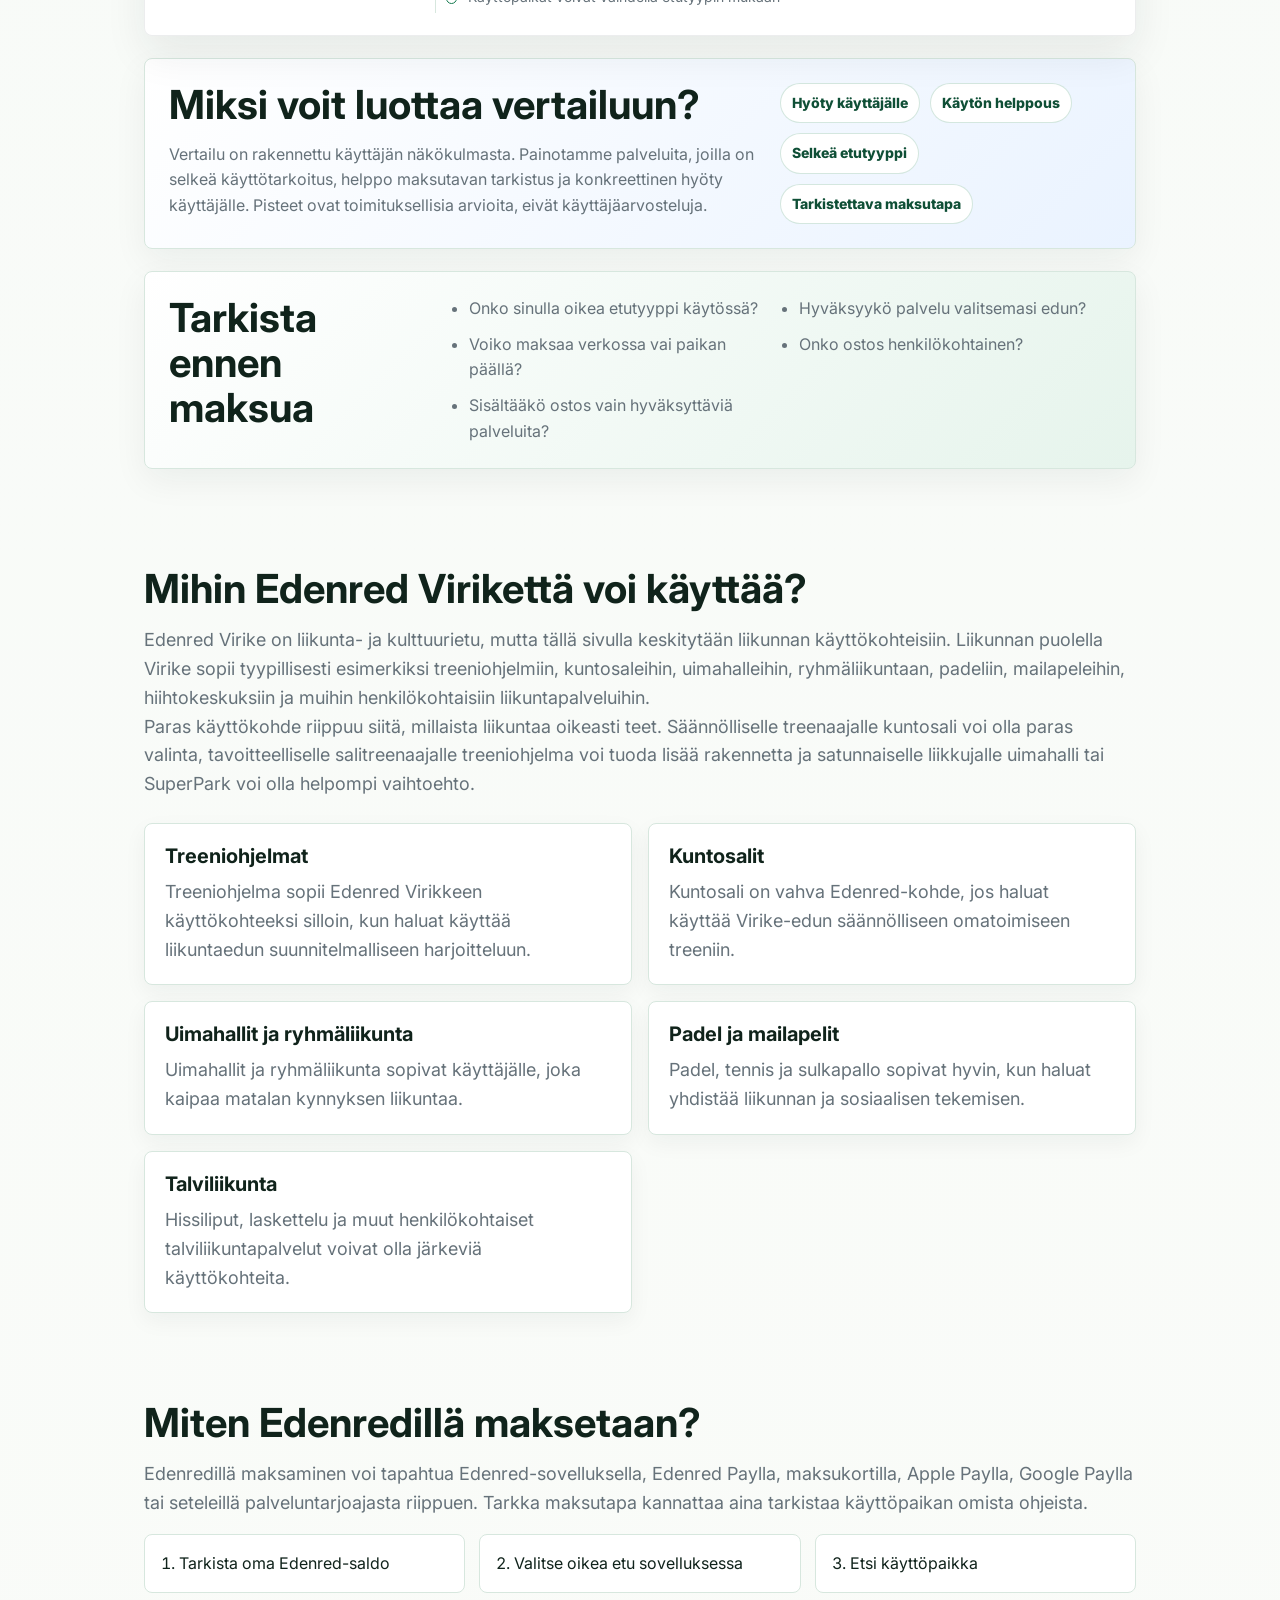
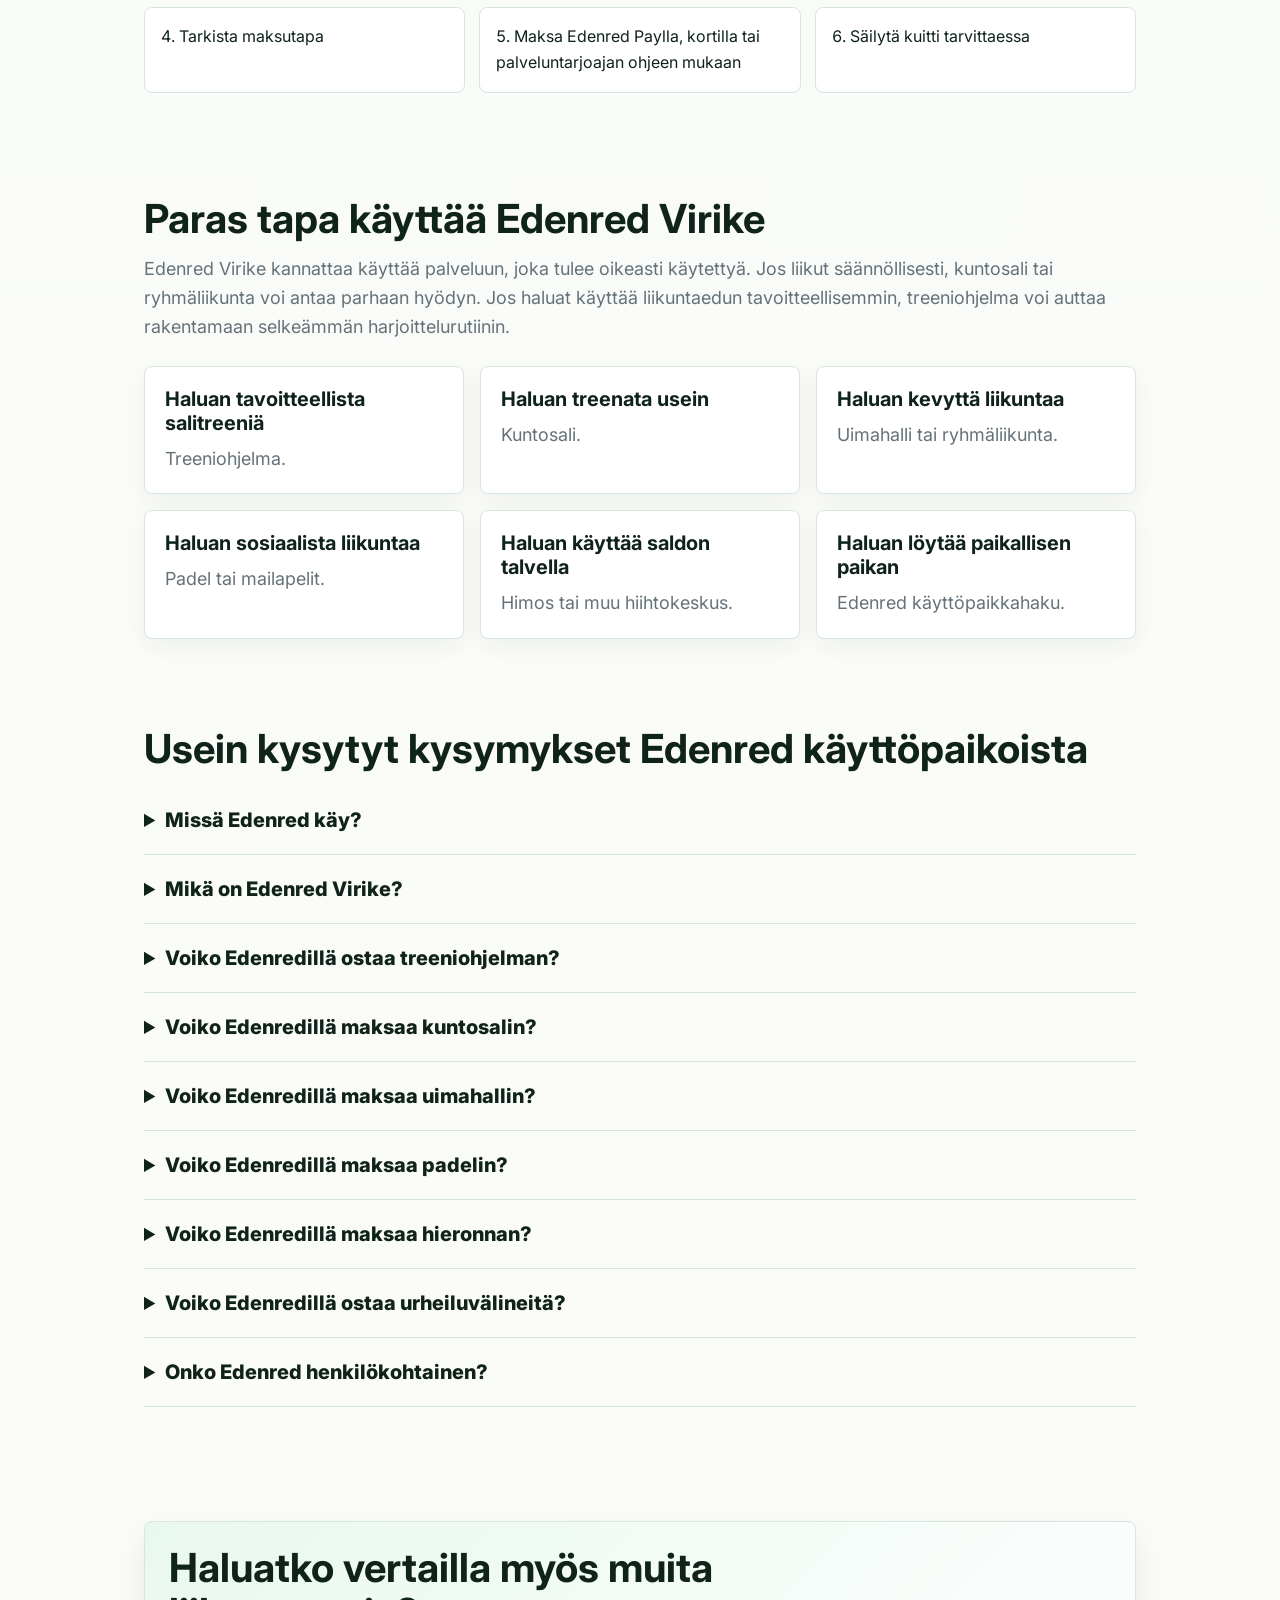
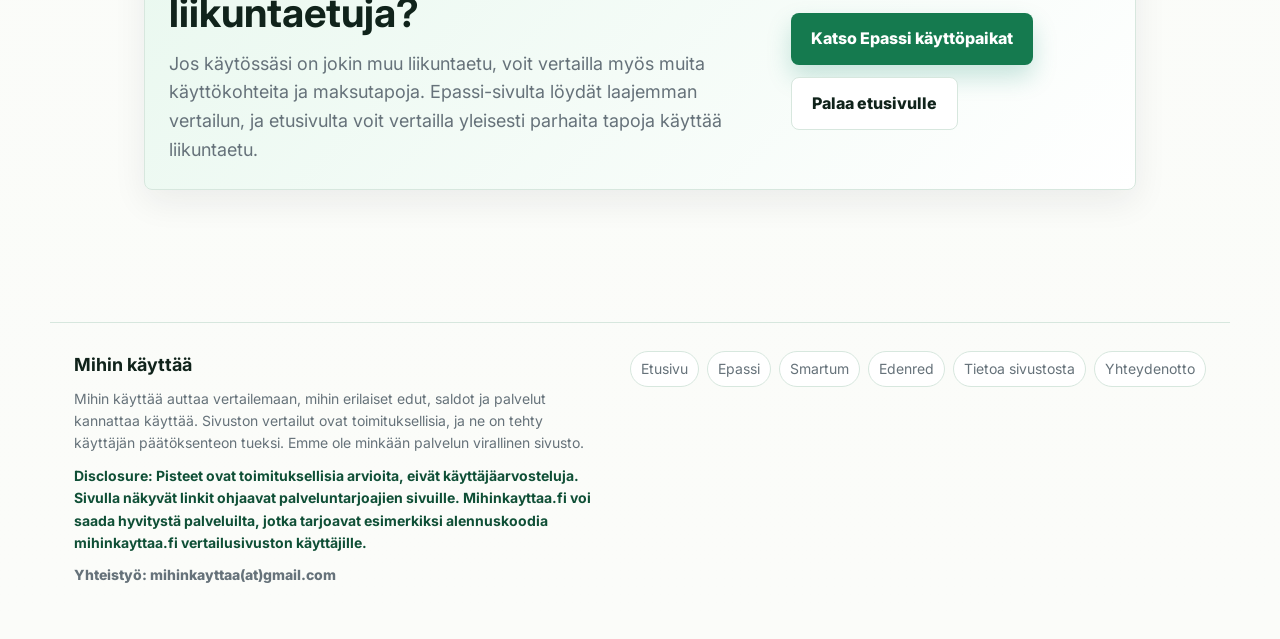
==== commit f1ab87e5: "Update disclosure wording" ====
--- a/edenred/index.html
+++ b/edenred/index.html
@@ -413,8 +413,8 @@
     <footer class="site-footer">
       <div>
         <strong>Mihin käyttää</strong>
-        <p>Mihin käyttää auttaa vertailemaan, mihin erilaiset edut, saldot ja palvelut kannattaa käyttää. Sivuston vertailut ovat toimituksellisia, ja ne on tehty käyttäjän päätöksenteon tueksi. Emme ole Epassin, Smartumin tai Edenredin virallinen sivusto.</p>
-        <p class="commercial-disclosure">Selkeä kaupallinen disclosure: osa linkeistä voi ohjata palveluntarjoajien sivuille, mutta pisteet ovat toimituksellisia arvioita, eivät käyttäjäarvosteluja.</p>
+        <p>Mihin käyttää auttaa vertailemaan, mihin erilaiset edut, saldot ja palvelut kannattaa käyttää. Sivuston vertailut ovat toimituksellisia, ja ne on tehty käyttäjän päätöksenteon tueksi. Emme ole minkään palvelun virallinen sivusto.</p>
+        <p class="commercial-disclosure">Disclosure: Pisteet ovat toimituksellisia arvioita, eivät käyttäjäarvosteluja. Sivulla näkyvät linkit ohjaavat palveluntarjoajien sivuille. Mihinkayttaa.fi voi saada hyvitystä palveluilta, jotka tarjoavat esimerkiksi alennuskoodia mihinkayttaa.fi vertailusivuston käyttäjille.</p>
         <p class="footer-contact">Yhteistyö: mihinkayttaa(at)gmail.com</p>
       </div>
       <nav class="footer-links" aria-label="Footer linkit">
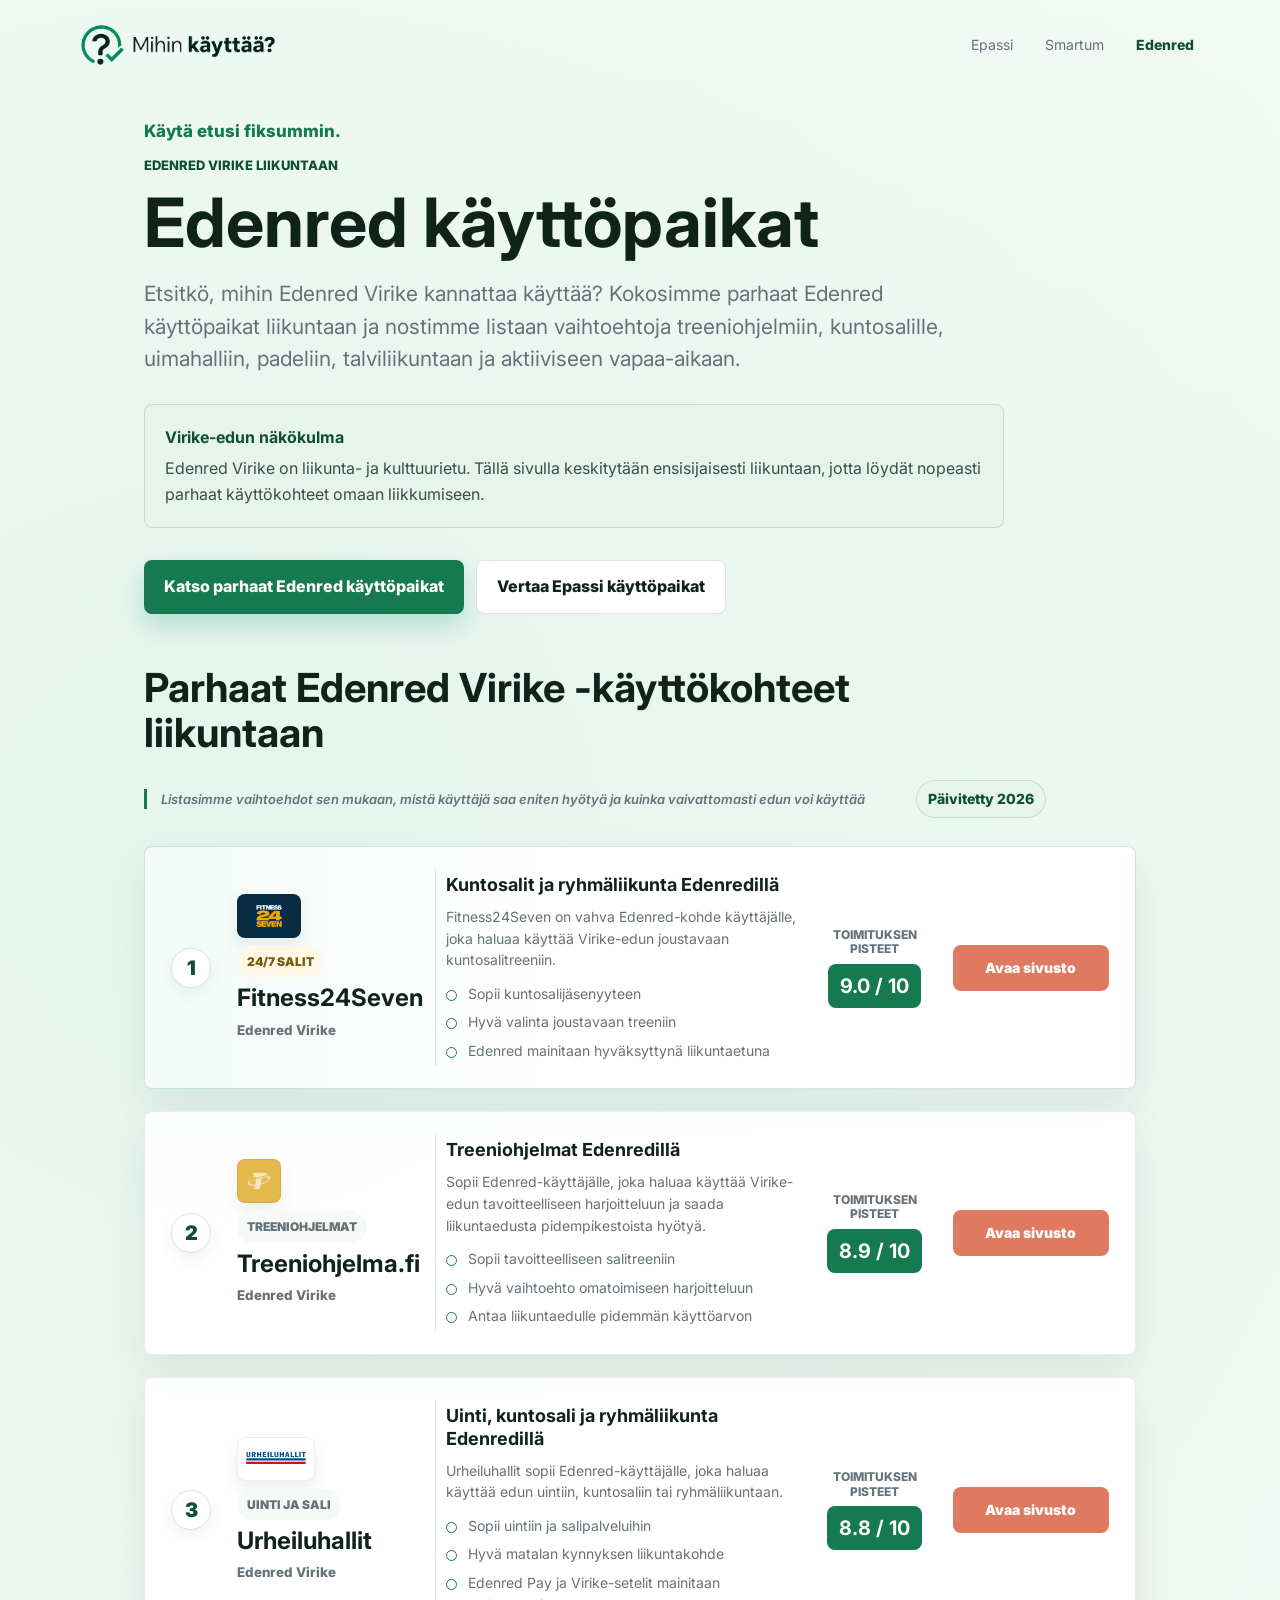
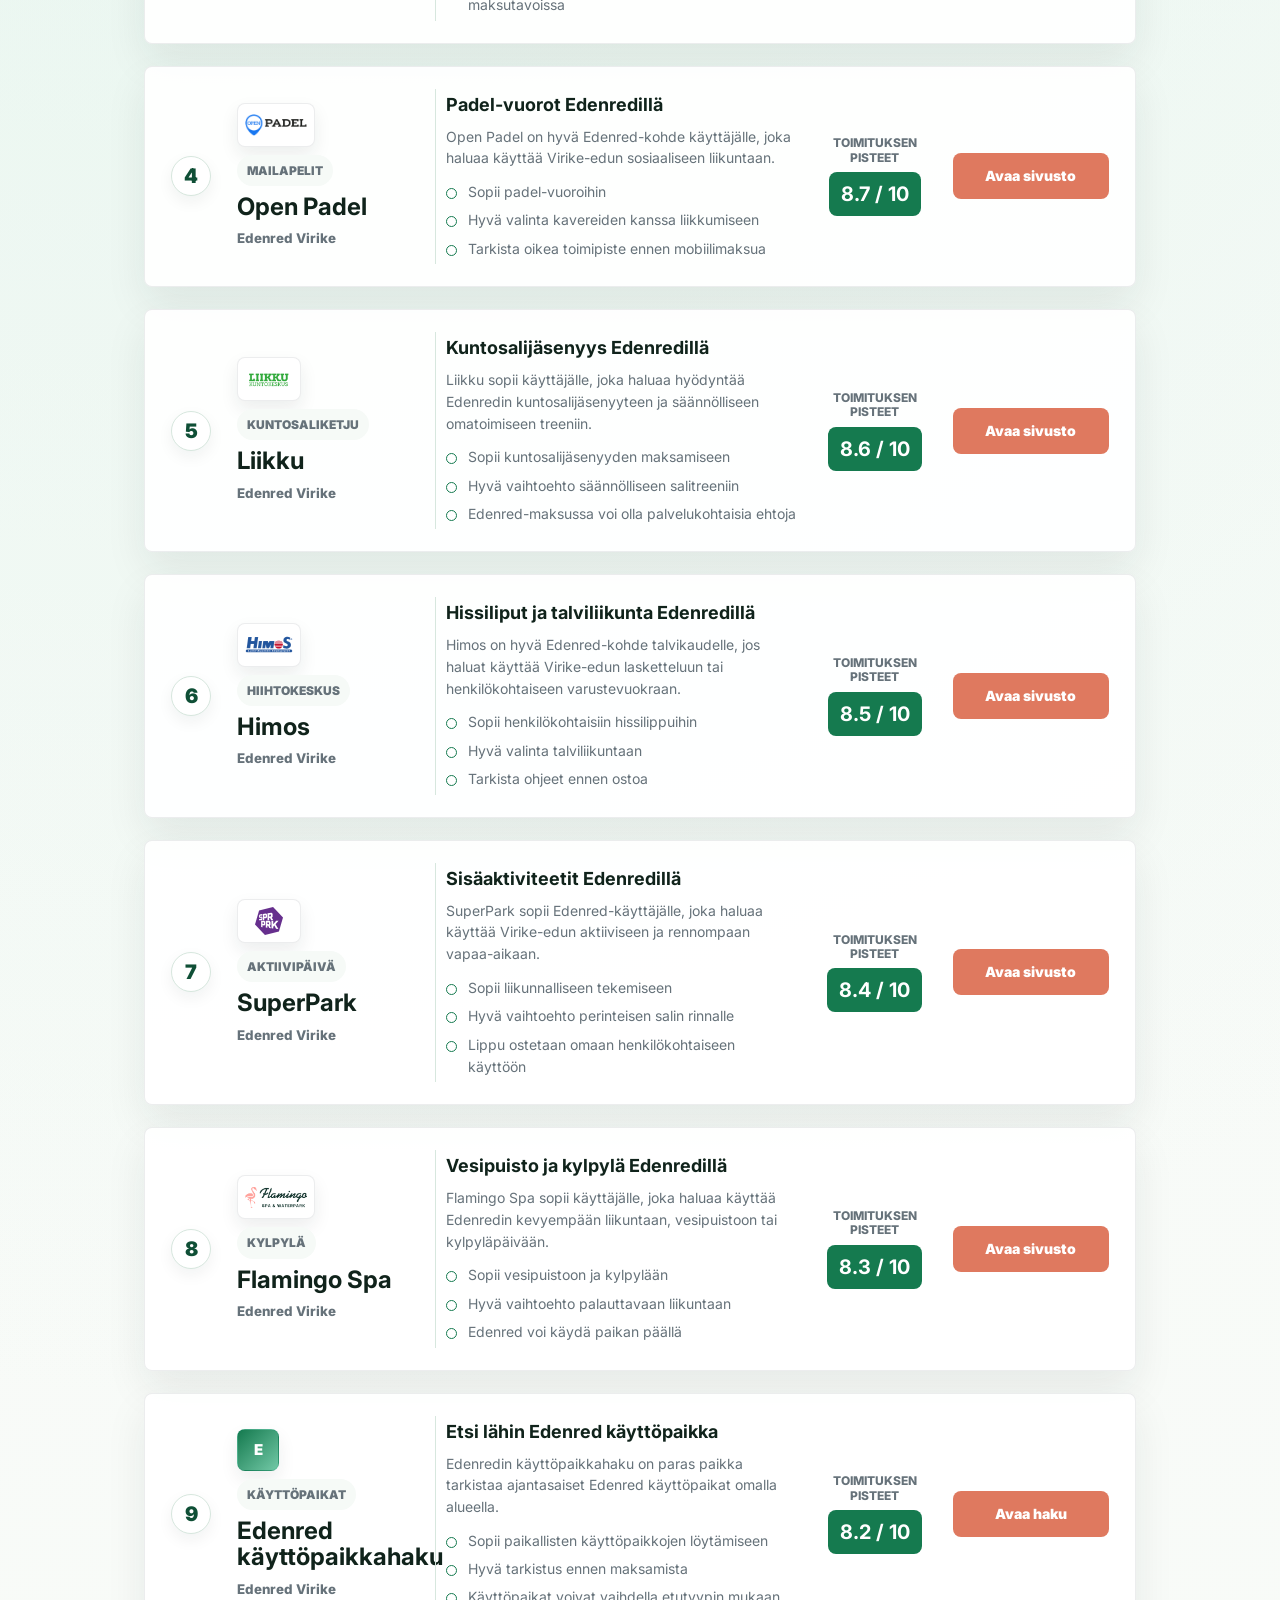
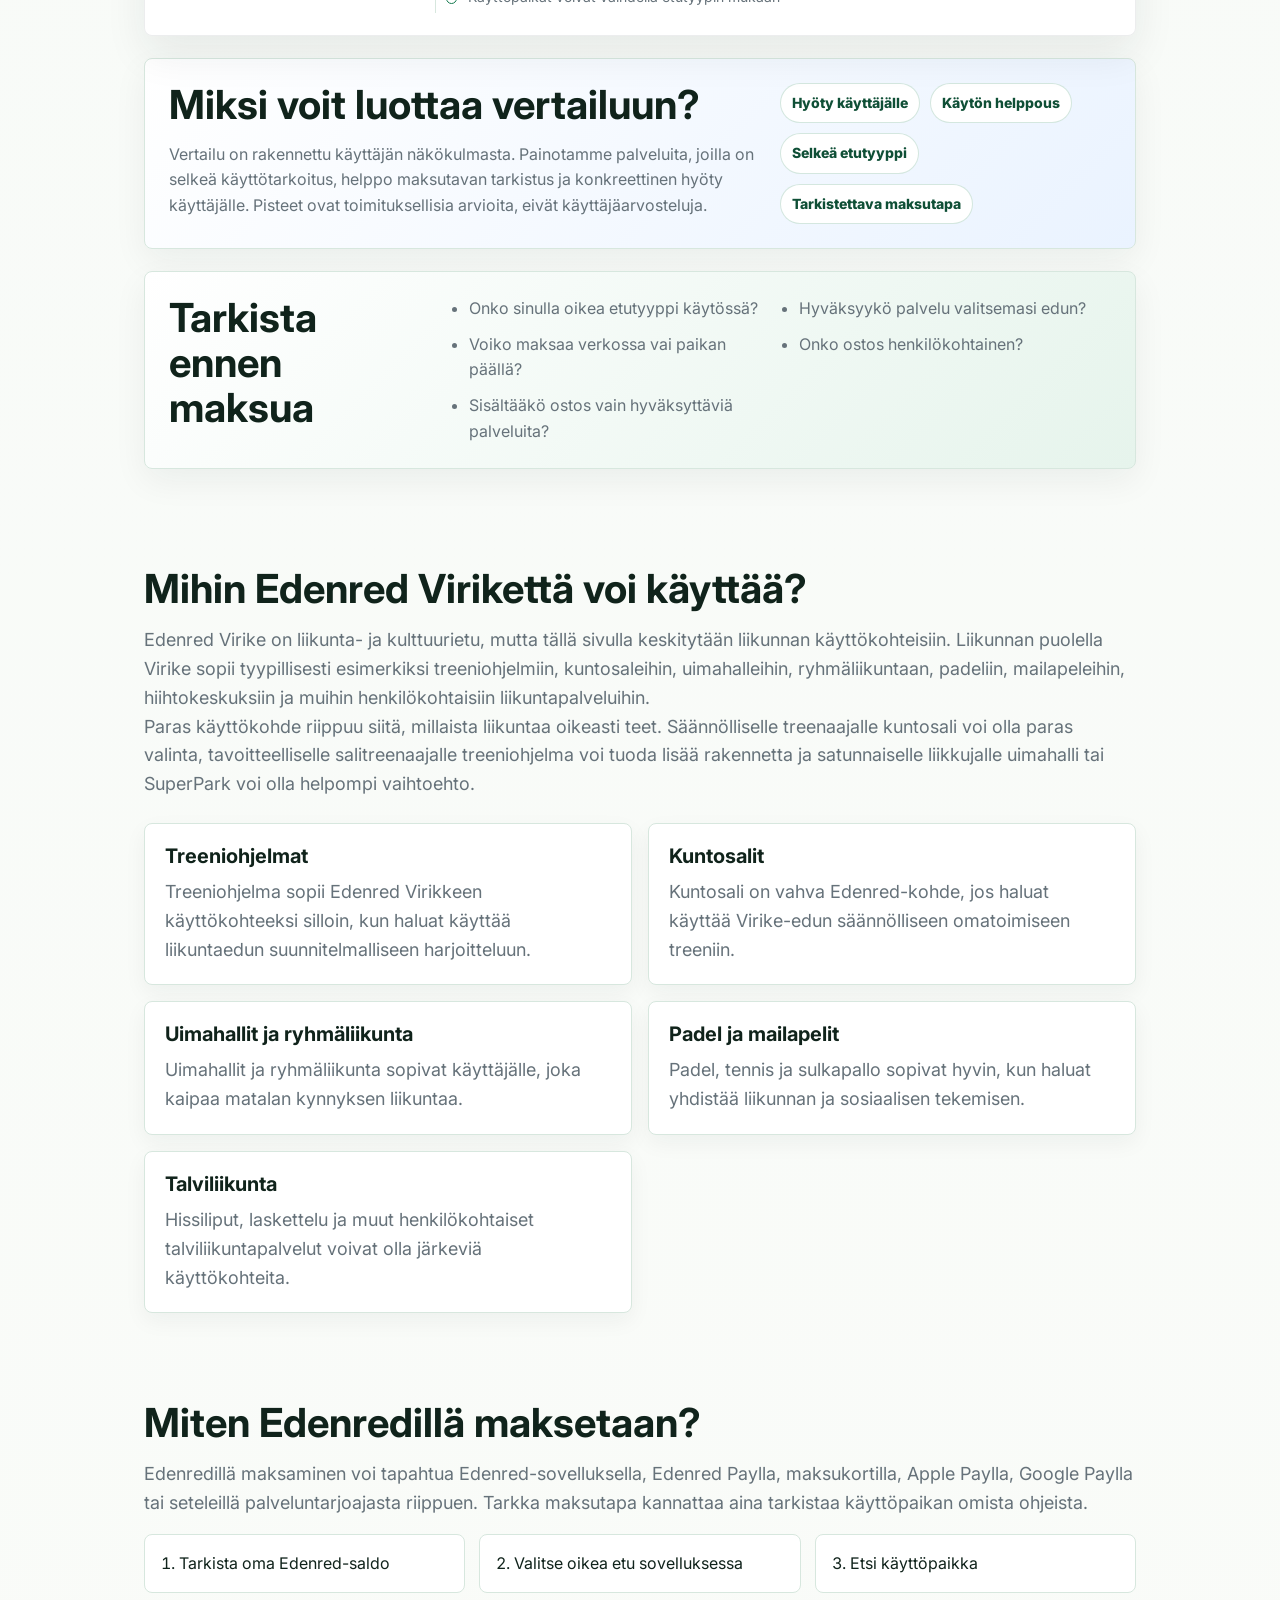
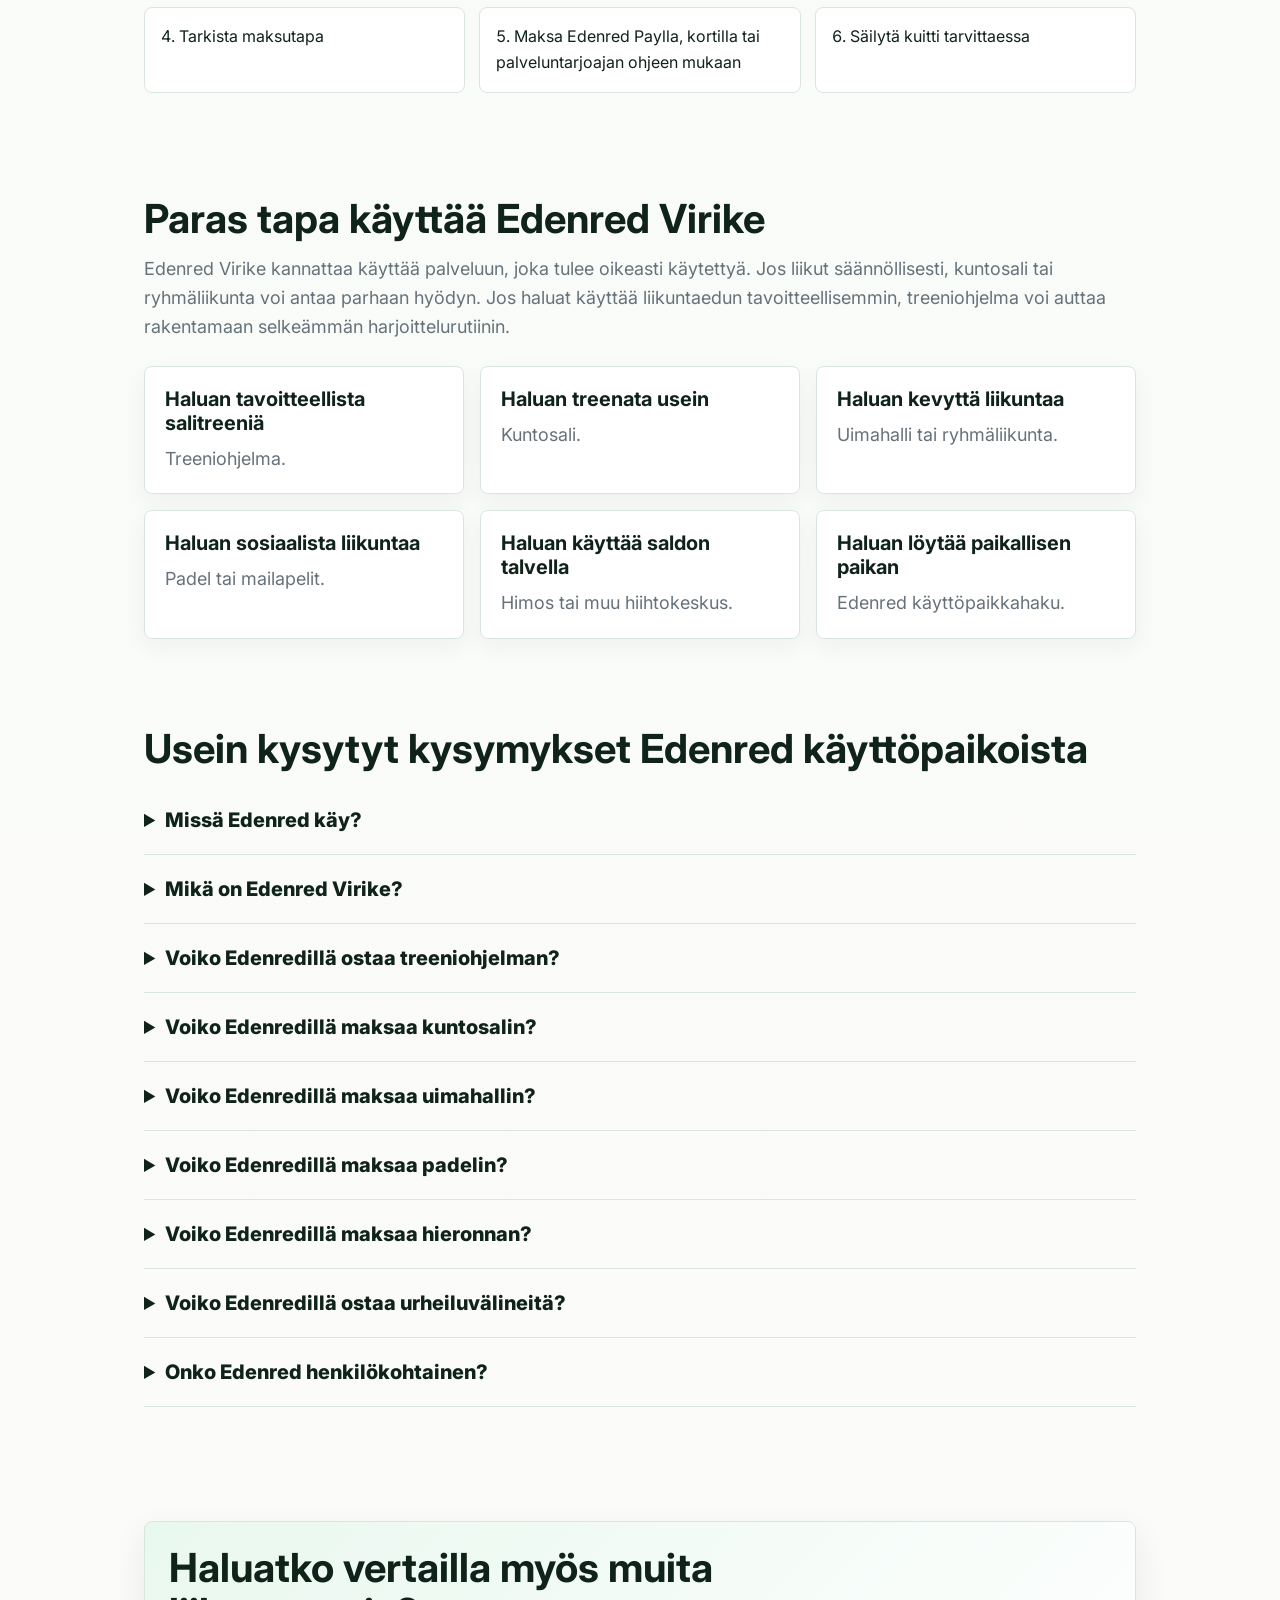
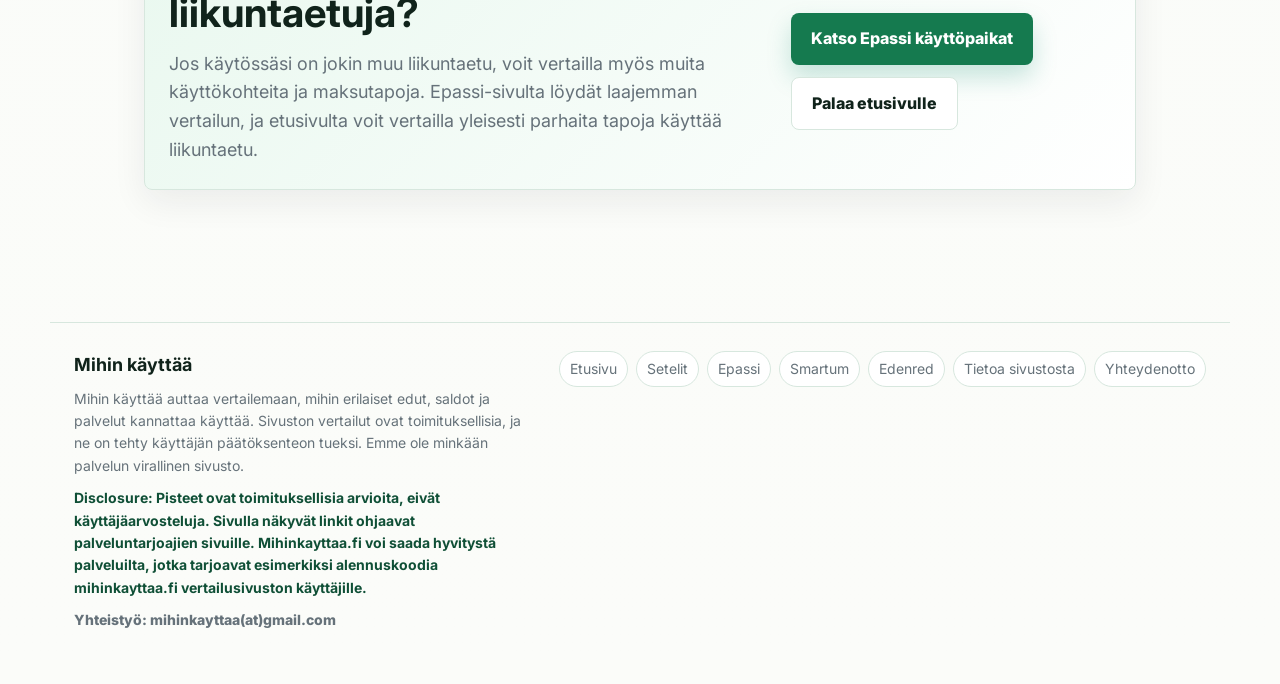
==== commit e9a0e460: "Add liikunta ja kulttuuriseteli page" ====
--- a/edenred/index.html
+++ b/edenred/index.html
@@ -419,6 +419,7 @@
       </div>
       <nav class="footer-links" aria-label="Footer linkit">
         <a href="/">Etusivu</a>
+        <a href="/liikunta-ja-kulttuuriseteli/">Setelit</a>
         <a href="/epassi/">Epassi</a>
         <a href="/smartum/">Smartum</a>
         <a href="/edenred/">Edenred</a>
--- a/styles.css
+++ b/styles.css
@@ -692,6 +692,12 @@
   line-height: 1.55;
 }
 
+.rank-details .rank-speed {
+  margin-bottom: 10px;
+  color: var(--accent-dark);
+  font-weight: 850;
+}
+
 .rank-details ul {
   display: grid;
   gap: 6px;
@@ -964,6 +970,12 @@
   box-shadow: 0 10px 26px rgba(20, 32, 37, 0.05);
 }
 
+.verification-card {
+  min-height: 0;
+  max-width: 640px;
+  padding: 18px 20px;
+}
+
 .guide-card.priority {
   border-color: rgba(15, 138, 109, 0.26);
   background: linear-gradient(180deg, #ffffff, #f6fbf8);
@@ -1227,7 +1239,8 @@
 }
 
 .filter-pills a,
-.pill-nav a {
+.pill-nav a,
+.pill-nav span {
   display: inline-flex;
   align-items: center;
   justify-content: center;
@@ -1595,6 +1608,177 @@
   margin: 0 0 10px;
 }
 
+.expiry-page {
+  max-width: 1120px;
+}
+
+.expiry-hero {
+  display: grid;
+  grid-template-columns: minmax(0, 1fr) minmax(300px, 0.58fr);
+  align-items: center;
+  gap: 34px;
+}
+
+.expiry-illustration {
+  position: relative;
+  min-height: 360px;
+  overflow: hidden;
+  border: 1px solid var(--line);
+  border-radius: 8px;
+  background:
+    linear-gradient(rgba(21, 122, 79, 0.06) 1px, transparent 1px),
+    linear-gradient(90deg, rgba(21, 122, 79, 0.06) 1px, transparent 1px),
+    radial-gradient(circle at 76% 22%, rgba(246, 196, 83, 0.26), transparent 28%),
+    linear-gradient(135deg, #ffffff 0%, var(--mint) 100%);
+  background-size: 46px 46px, 46px 46px, auto, auto;
+  box-shadow: var(--shadow);
+}
+
+.phone-card,
+.calendar-card,
+.check-card-mini {
+  position: absolute;
+  border: 1px solid rgba(21, 122, 79, 0.16);
+  border-radius: 8px;
+  background: rgba(255, 255, 255, 0.92);
+  box-shadow: 0 16px 34px rgba(16, 35, 27, 0.1);
+}
+
+.phone-card {
+  top: 48px;
+  left: 34px;
+  width: 210px;
+  padding: 18px;
+}
+
+.phone-card span,
+.calendar-card strong {
+  color: var(--muted);
+  font-size: 13px;
+  font-weight: 800;
+  text-transform: uppercase;
+}
+
+.phone-card strong {
+  display: block;
+  margin: 8px 0;
+  font-size: 28px;
+  line-height: 1.06;
+}
+
+.phone-card small {
+  display: block;
+  color: var(--muted);
+  font-weight: 600;
+}
+
+.calendar-card {
+  right: 34px;
+  bottom: 54px;
+  width: 150px;
+  padding: 18px;
+  text-align: center;
+}
+
+.calendar-card span {
+  display: block;
+  color: var(--accent);
+  font-size: 62px;
+  font-weight: 900;
+  line-height: 0.95;
+}
+
+.check-card-mini {
+  right: 58px;
+  top: 64px;
+  display: grid;
+  place-items: center;
+  width: 76px;
+  height: 76px;
+  background: var(--accent);
+  color: #fff;
+  font-size: 42px;
+  font-weight: 900;
+}
+
+.expiry-toc {
+  margin-top: 24px;
+}
+
+.expiry-criteria {
+  grid-template-columns: repeat(3, minmax(0, 1fr));
+}
+
+.expiry-criteria > div {
+  min-height: 190px;
+  padding: 22px;
+  border: 1px solid var(--line);
+  border-radius: 8px;
+  background: #fff;
+  box-shadow: 0 10px 26px rgba(20, 32, 37, 0.05);
+}
+
+.expiry-criteria span {
+  display: inline-grid;
+  place-items: center;
+  width: 34px;
+  height: 34px;
+  margin-bottom: 12px;
+  border-radius: 999px;
+  background: var(--mint);
+  color: var(--accent-dark);
+  font-weight: 900;
+}
+
+.warning-grid {
+  display: grid;
+  grid-template-columns: repeat(2, minmax(0, 1fr));
+  gap: 16px;
+  margin-top: 24px;
+}
+
+.expiry-review-list .service-review-card {
+  grid-template-columns: minmax(0, 1fr) minmax(300px, 0.74fr);
+}
+
+.logo-preview {
+  display: grid;
+  place-items: center;
+  min-height: 260px;
+  padding: 44px;
+}
+
+.logo-preview img {
+  width: min(260px, 78%);
+  height: auto;
+  max-height: 170px;
+  object-fit: contain;
+}
+
+.logo-preview-yellow {
+  background:
+    radial-gradient(circle at 25% 20%, rgba(246, 196, 83, 0.32), transparent 34%),
+    linear-gradient(135deg, #fff 0%, #fff8e8 100%);
+}
+
+.check-mini ul {
+  columns: 2;
+}
+
+.expiry-cta {
+  display: grid;
+  grid-template-columns: minmax(0, 1fr) auto;
+  align-items: center;
+  gap: 28px;
+}
+
+.page-disclaimer {
+  margin-top: 16px;
+  color: var(--muted);
+  font-size: 15px;
+  font-weight: 700;
+}
+
 .commercial-disclosure {
   color: var(--accent-dark);
   font-weight: 700;
@@ -1780,6 +1964,28 @@
 
   .service-review-card {
     grid-template-columns: 1fr;
+  }
+
+  .expiry-hero,
+  .expiry-cta {
+    grid-template-columns: 1fr;
+  }
+
+  .expiry-illustration {
+    display: none;
+  }
+
+  .expiry-review-list .service-review-card {
+    grid-template-columns: 1fr;
+  }
+
+  .expiry-criteria,
+  .warning-grid {
+    grid-template-columns: 1fr;
+  }
+
+  .check-mini ul {
+    columns: 1;
   }
 
   .service-review-content > h3,
@@ -1898,6 +2104,7 @@
   }
 
   .pill-nav a,
+  .pill-nav span,
   .filter-pills a {
     min-width: 0;
     white-space: normal;
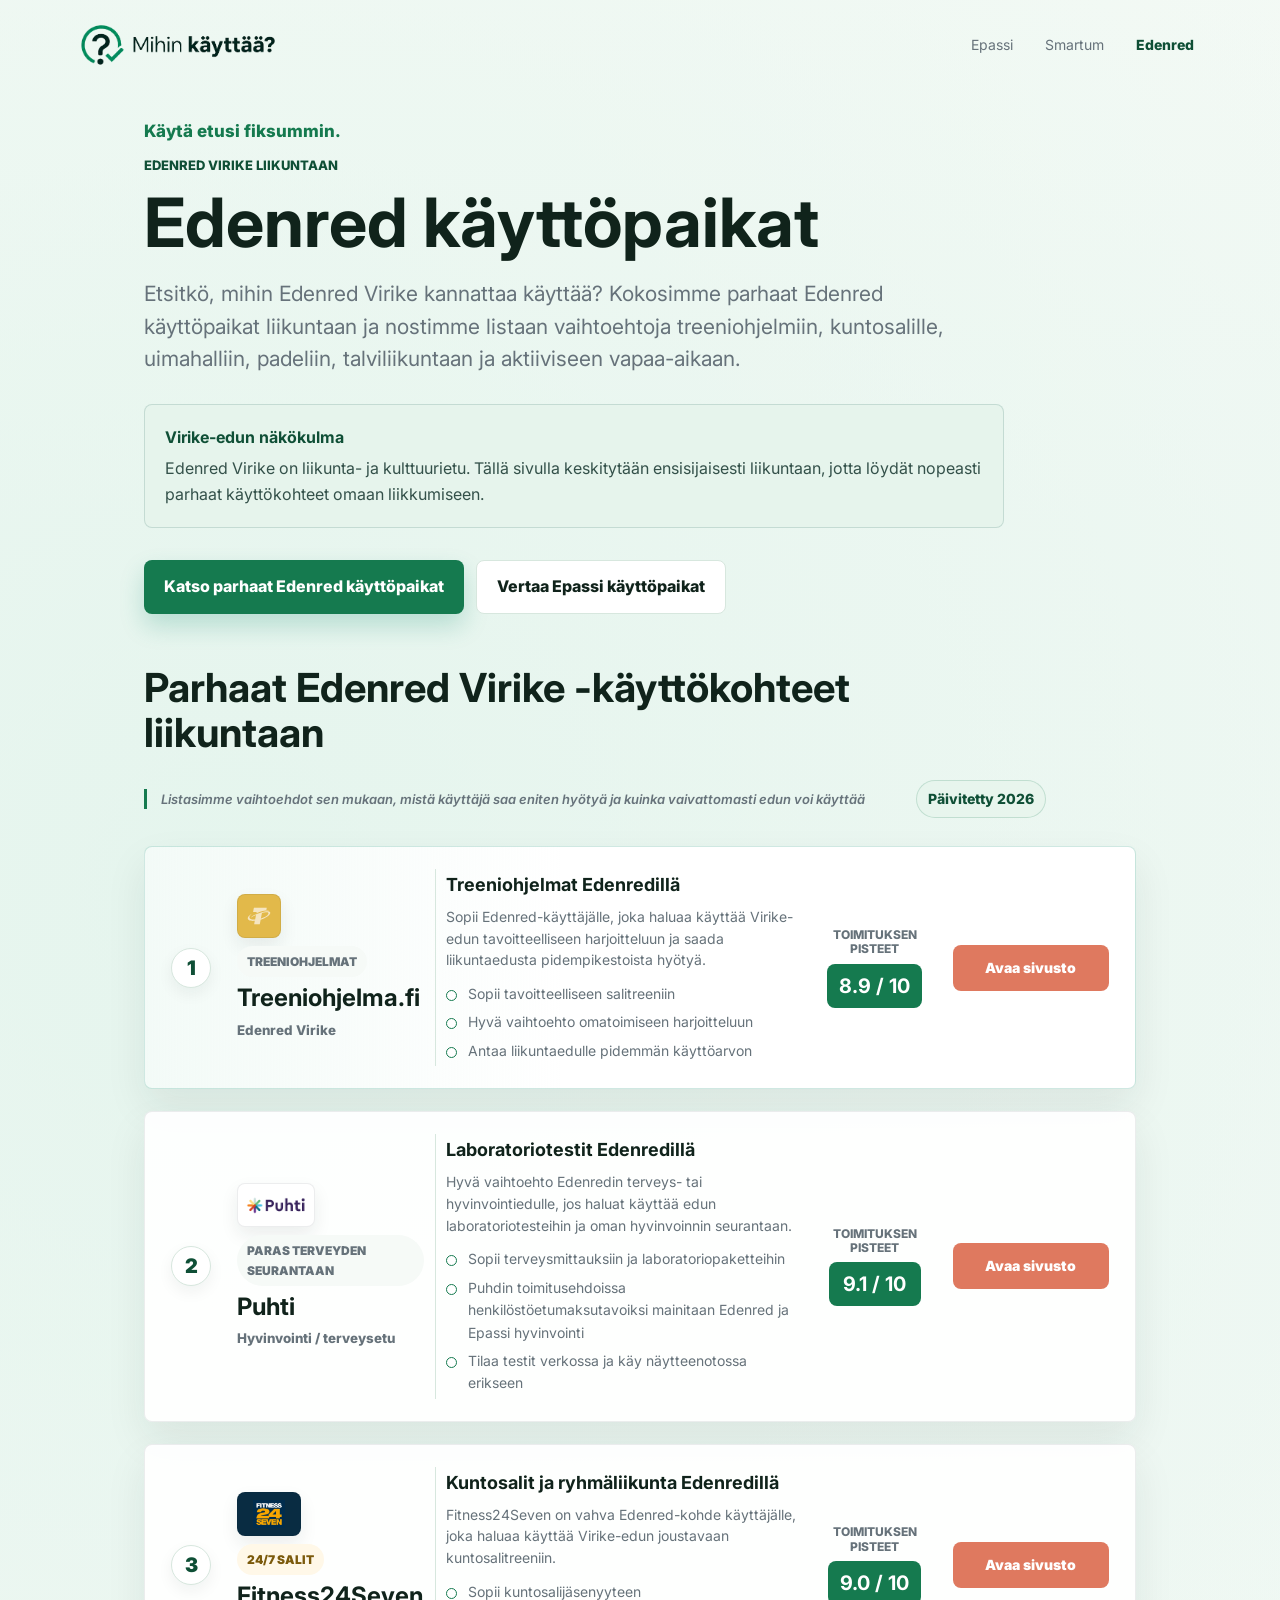
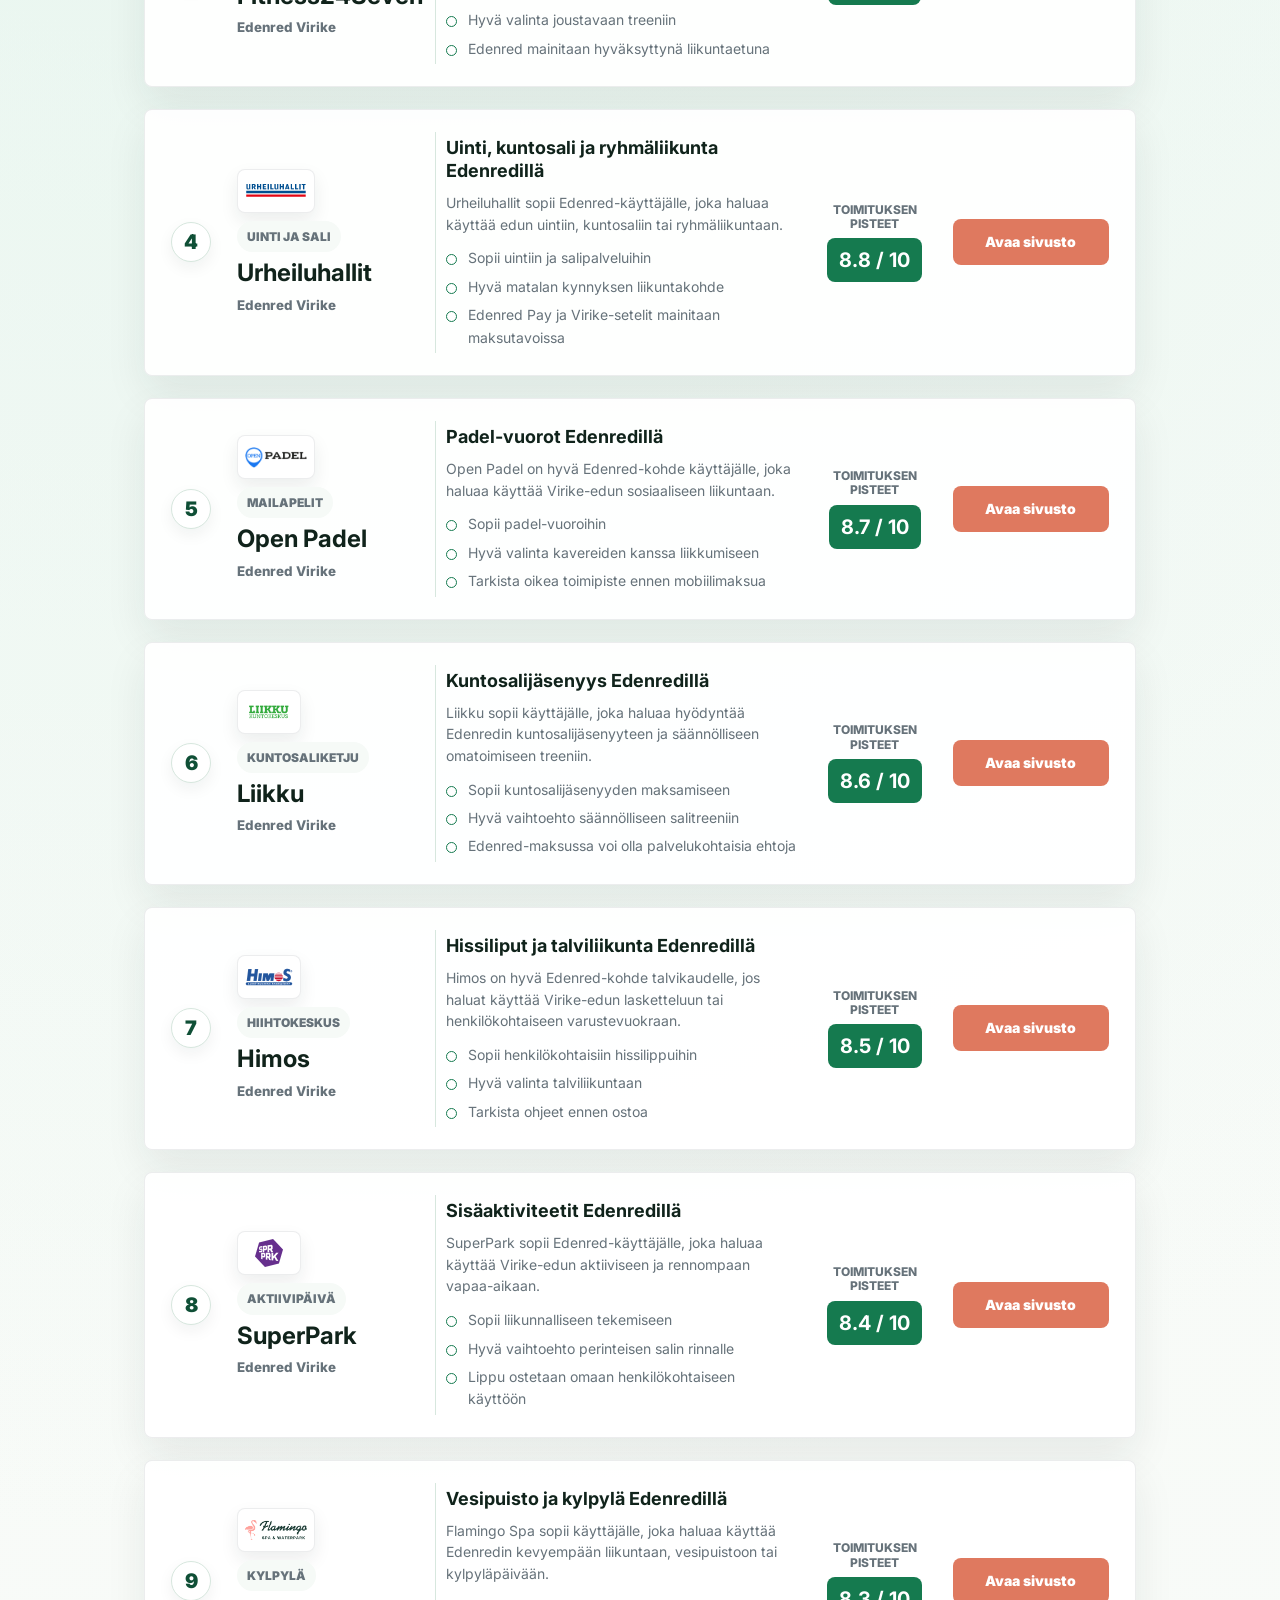
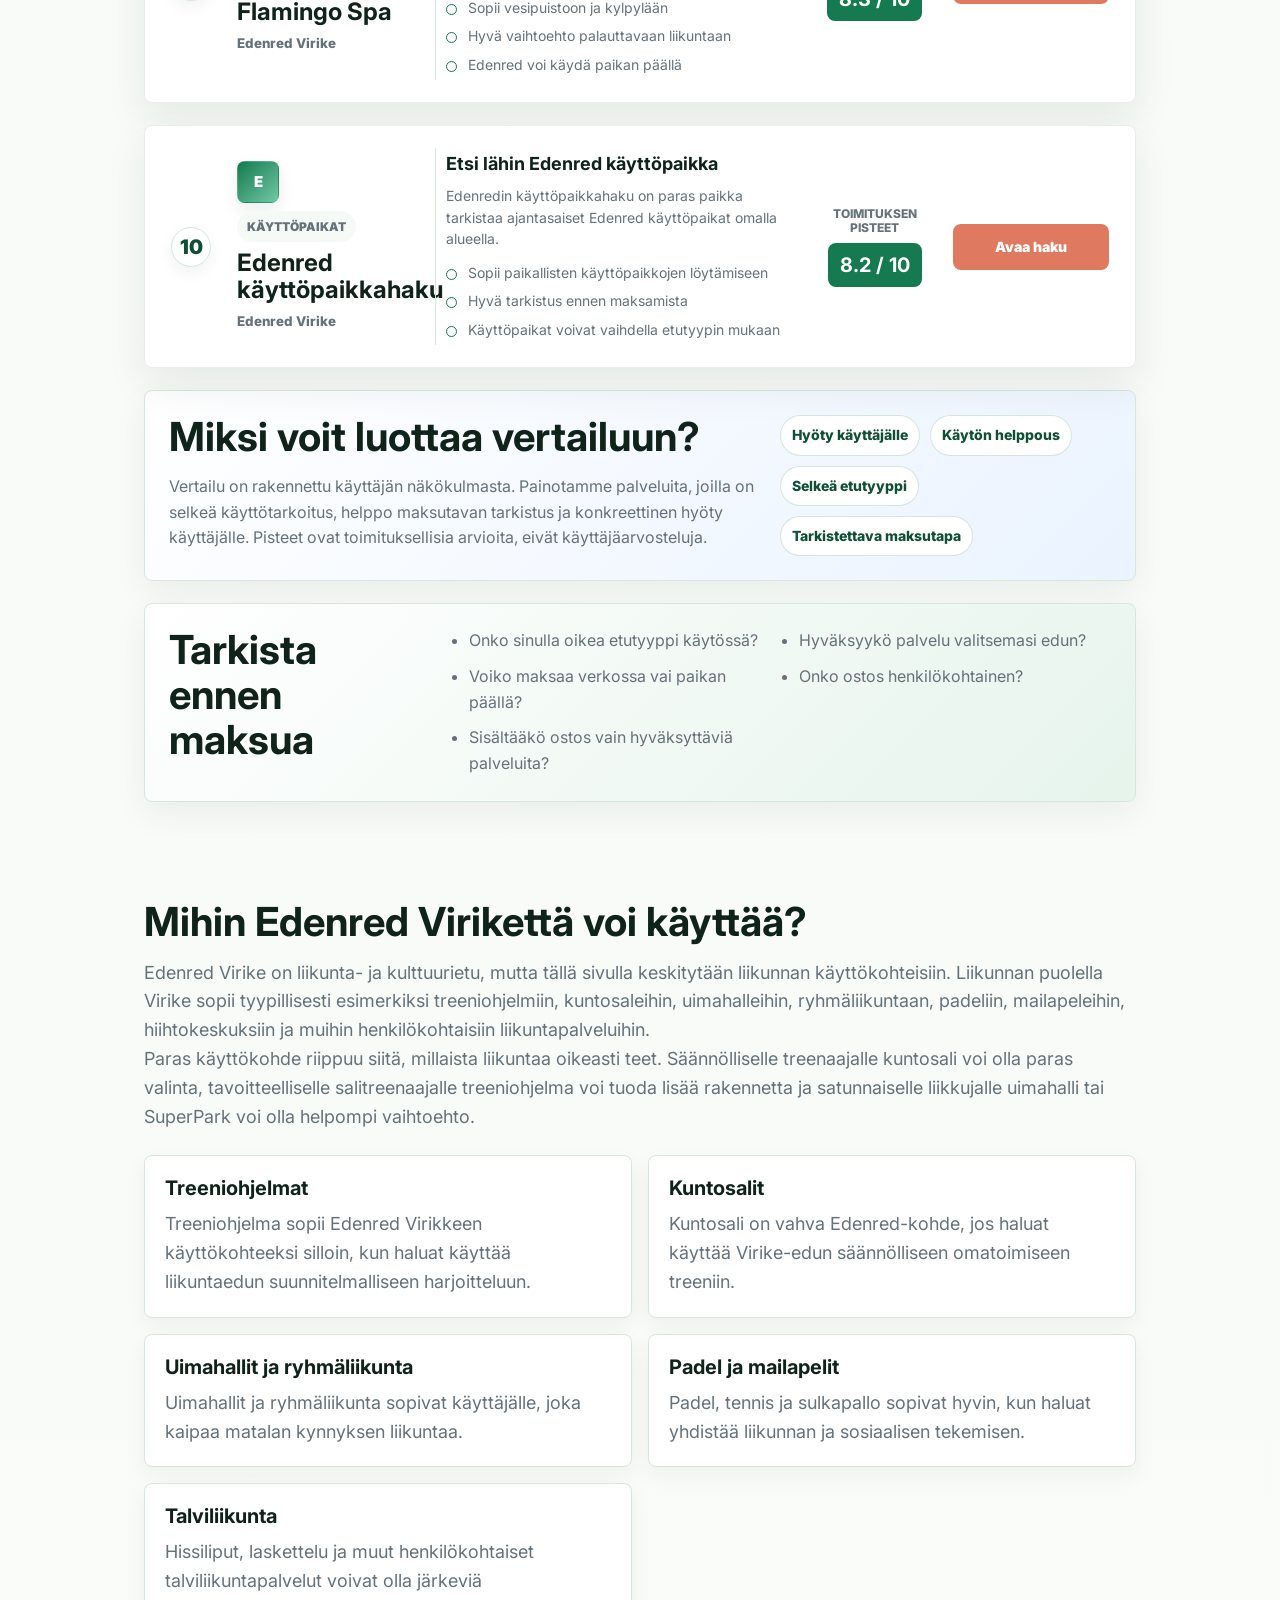
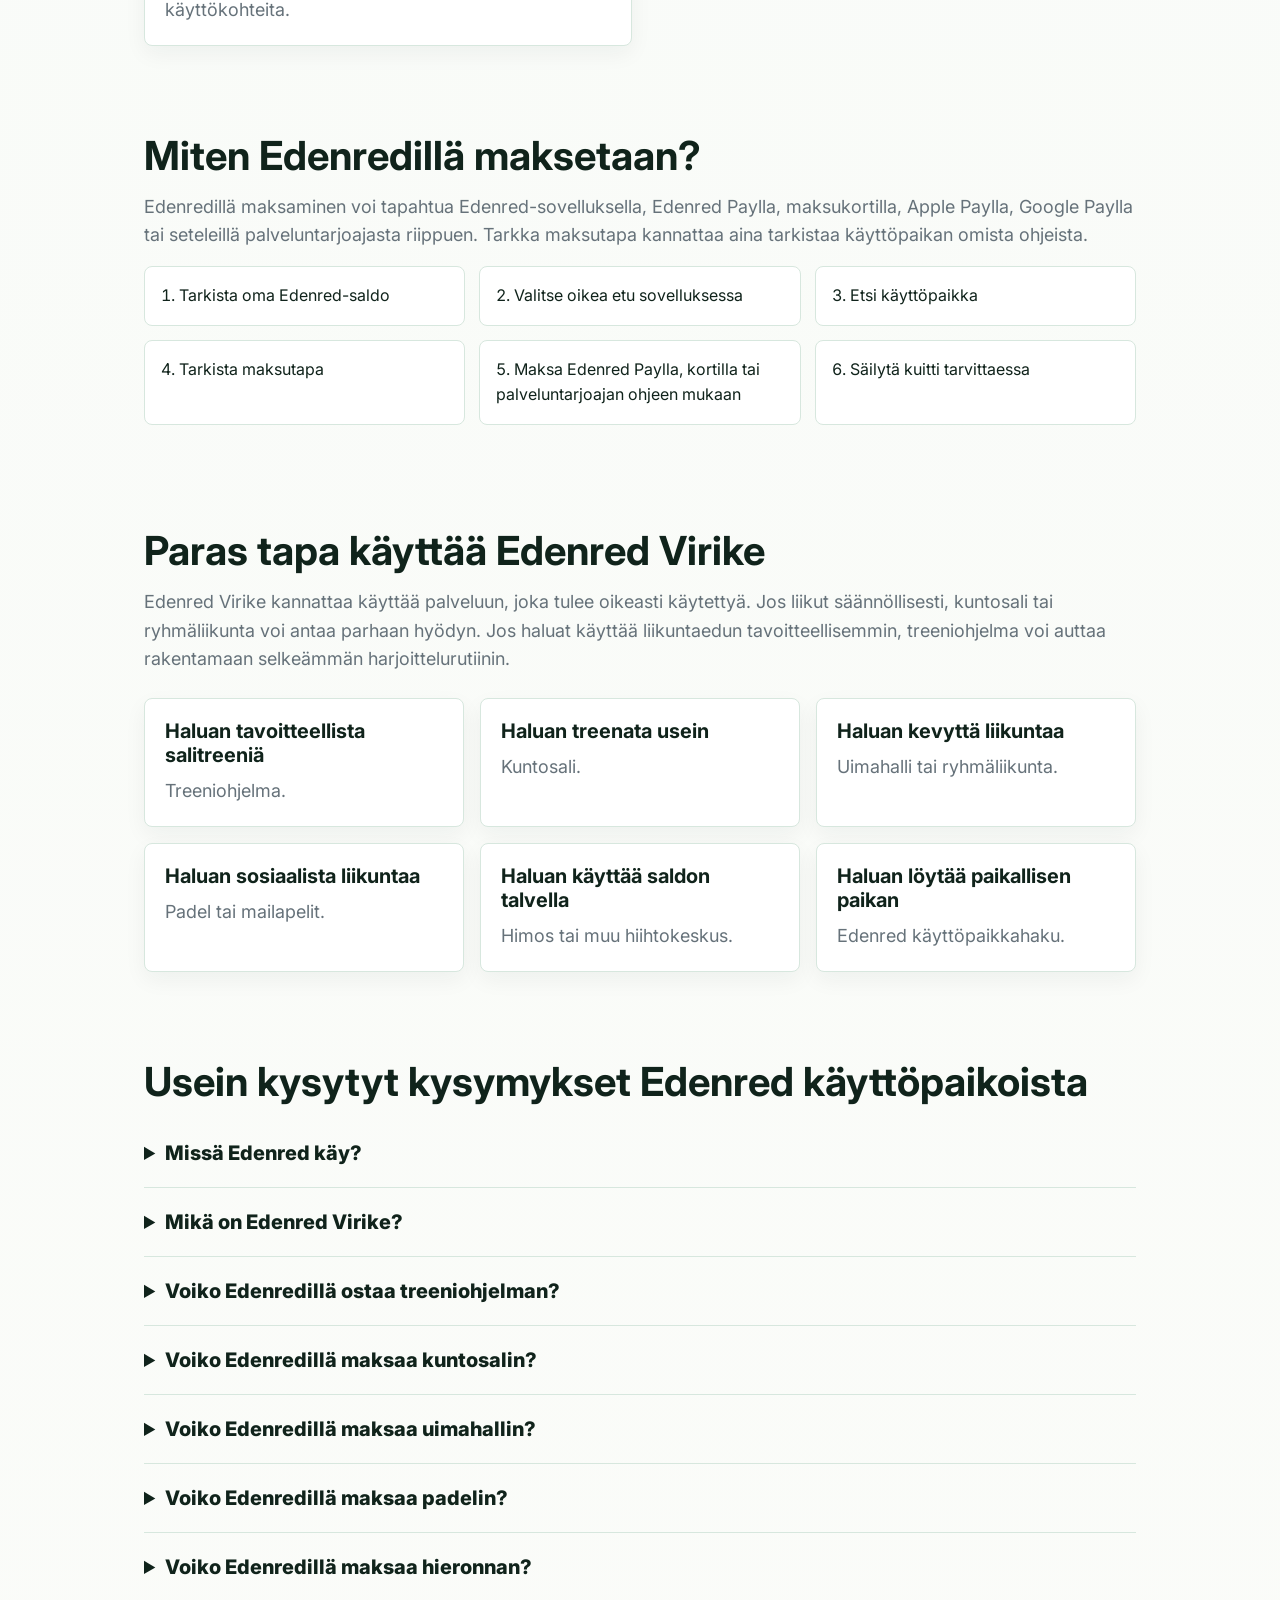
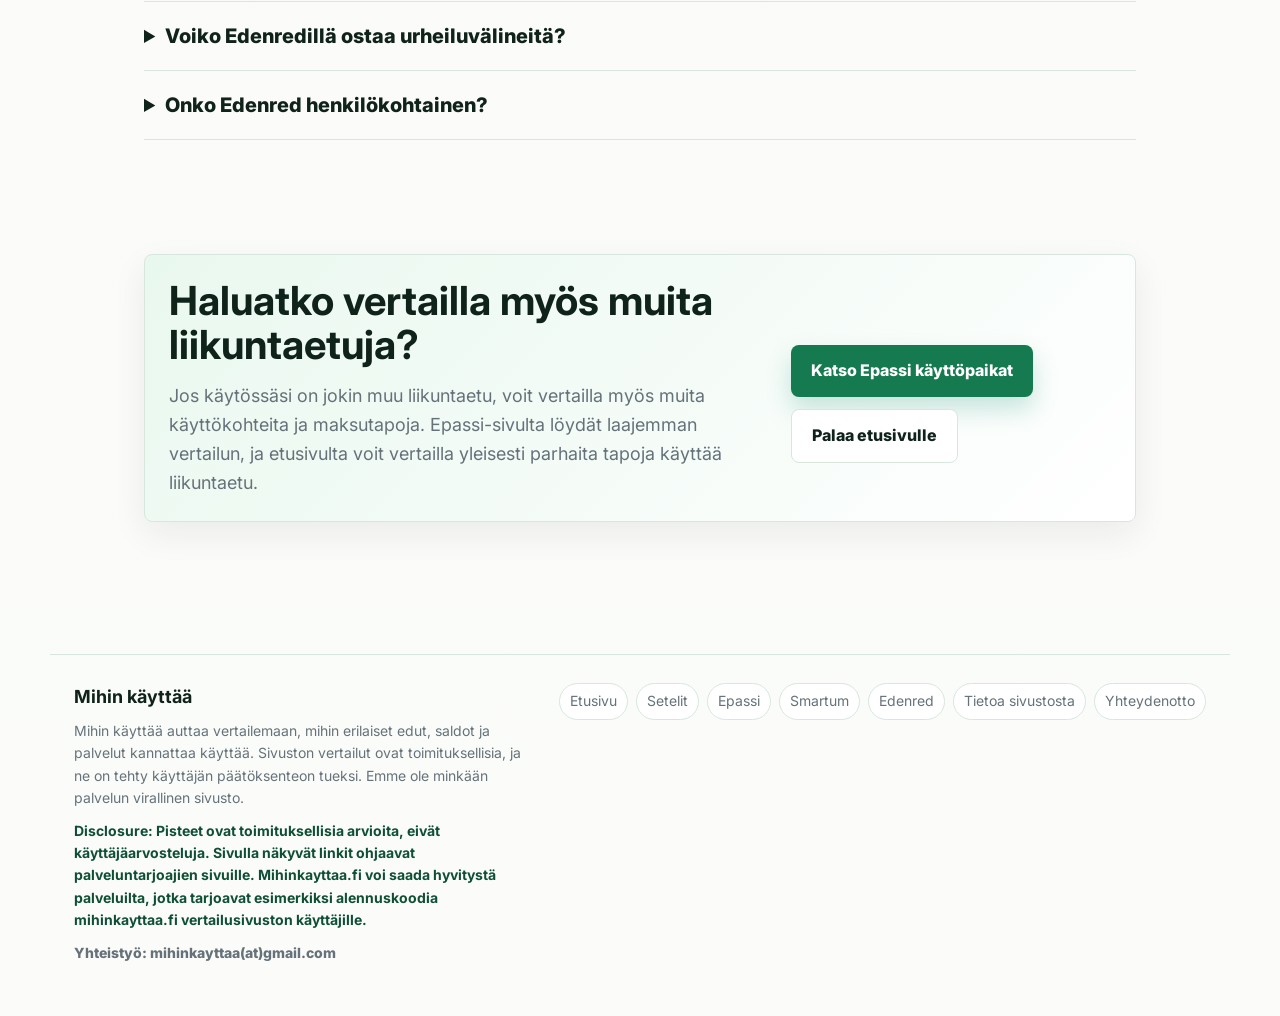
==== commit f423a7b8: "Add Puhti affiliate placements" ====
--- a/edenred/index.html
+++ b/edenred/index.html
@@ -1,4 +1,4 @@
-﻿<!doctype html>
+<!doctype html>
 <html lang="fi">
   <head>
     <meta charset="utf-8">
@@ -22,15 +22,16 @@
         "@type": "ItemList",
         "name": "Edenred käyttöpaikat liikuntaan",
         "itemListElement": [
-          { "@type": "ListItem", "position": 1, "name": "Fitness24Seven", "url": "https://fi.fitness24seven.com/jasenyys/liikuntaedut/" },
-          { "@type": "ListItem", "position": 2, "name": "Treeniohjelma.fi", "url": "https://treeniohjelma.fi/" },
-          { "@type": "ListItem", "position": 3, "name": "Urheiluhallit", "url": "https://www.urheiluhallit.fi/hinnasto/maksuvaihtoehdot/" },
-          { "@type": "ListItem", "position": 4, "name": "Open Padel", "url": "https://www.openpadel.fi/liikuntaedut" },
-          { "@type": "ListItem", "position": 5, "name": "Liikku", "url": "https://www.liikku.fi/kategoria/liikuntaedut/" },
-          { "@type": "ListItem", "position": 6, "name": "Himos", "url": "https://himos.fi/liikuntaeduilla-maksaminen/" },
-          { "@type": "ListItem", "position": 7, "name": "SuperPark", "url": "https://superpark.fi/faq-superpark-vantaa/" },
-          { "@type": "ListItem", "position": 8, "name": "Flamingo Spa", "url": "https://www.flamingospa.fi/info/usein-kysyttya/" },
-          { "@type": "ListItem", "position": 9, "name": "Edenred käyttöpaikkahaku", "url": "https://edenred.fi/fi/kayttopaikkahaku" }
+          { "@type": "ListItem", "position": 1, "name": "Treeniohjelma.fi", "url": "https://treeniohjelma.fi/" },
+          { "@type": "ListItem", "position": 2, "name": "Puhti", "url": "https://at.puhti.fi/t/t?a=1299881114&as=2089384816&t=2&tk=1" },
+          { "@type": "ListItem", "position": 3, "name": "Fitness24Seven", "url": "https://fi.fitness24seven.com/jasenyys/liikuntaedut/" },
+          { "@type": "ListItem", "position": 4, "name": "Urheiluhallit", "url": "https://www.urheiluhallit.fi/hinnasto/maksuvaihtoehdot/" },
+          { "@type": "ListItem", "position": 5, "name": "Open Padel", "url": "https://www.openpadel.fi/liikuntaedut" },
+          { "@type": "ListItem", "position": 6, "name": "Liikku", "url": "https://www.liikku.fi/kategoria/liikuntaedut/" },
+          { "@type": "ListItem", "position": 7, "name": "Himos", "url": "https://himos.fi/liikuntaeduilla-maksaminen/" },
+          { "@type": "ListItem", "position": 8, "name": "SuperPark", "url": "https://superpark.fi/faq-superpark-vantaa/" },
+          { "@type": "ListItem", "position": 9, "name": "Flamingo Spa", "url": "https://www.flamingospa.fi/info/usein-kysyttya/" },
+          { "@type": "ListItem", "position": 10, "name": "Edenred käyttöpaikkahaku", "url": "https://edenred.fi/fi/kayttopaikkahaku" }
         ]
       }
     </script>
@@ -102,6 +103,54 @@
             <li class="ranked-item featured">
               <div class="rank-number">1</div>
               <div class="rank-brand">
+                <span class="rank-icon rank-logo icon-treeniohjelma" aria-hidden="true"><img src="/assets/logos/treeniohjelma.svg" alt=""></span>
+                <span class="rank-badge muted">Treeniohjelmat</span>
+                <strong>Treeniohjelma.fi</strong>
+                <small>Edenred Virike</small>
+              </div>
+              <div class="rank-details">
+                <h3>Treeniohjelmat Edenredillä</h3>
+                <p>Sopii Edenred-käyttäjälle, joka haluaa käyttää Virike-edun tavoitteelliseen harjoitteluun ja saada liikuntaedusta pidempikestoista hyötyä.</p>
+                <ul>
+                  <li>Sopii tavoitteelliseen salitreeniin</li>
+                  <li>Hyvä vaihtoehto omatoimiseen harjoitteluun</li>
+                  <li>Antaa liikuntaedulle pidemmän käyttöarvon</li>
+                </ul>
+              </div>
+              <div class="rank-score" aria-label="Toimituksen pisteet 8.9 / 10">
+              <span>Toimituksen pisteet</span>
+              <strong>8.9 / 10</strong>
+            </div>
+              <a class="rank-cta" href="https://treeniohjelma.fi/">Avaa sivusto</a>
+            </li>
+
+            <li class="ranked-item">
+              <div class="rank-number">2</div>
+              <div class="rank-brand">
+                <span class="rank-icon rank-logo icon-puhti" aria-hidden="true"><img src="/assets/logos/puhti.png" alt=""></span>
+                <span class="rank-badge muted">Paras terveyden seurantaan</span>
+                <strong>Puhti</strong>
+                <small>Hyvinvointi / terveysetu</small>
+              </div>
+              <div class="rank-details">
+                <h3>Laboratoriotestit Edenredillä</h3>
+                <p>Hyvä vaihtoehto Edenredin terveys- tai hyvinvointiedulle, jos haluat käyttää edun laboratoriotesteihin ja oman hyvinvoinnin seurantaan.</p>
+                <ul>
+                  <li>Sopii terveysmittauksiin ja laboratoriopaketteihin</li>
+                  <li>Puhdin toimitusehdoissa henkilöstöetumaksutavoiksi mainitaan Edenred ja Epassi hyvinvointi</li>
+                  <li>Tilaa testit verkossa ja käy näytteenotossa erikseen</li>
+                </ul>
+              </div>
+              <div class="rank-score" aria-label="Toimituksen pisteet 9.1 / 10">
+              <span>Toimituksen pisteet</span>
+              <strong>9.1 / 10</strong>
+            </div>
+              <a class="rank-cta" href="https://at.puhti.fi/t/t?a=1299881114&amp;as=2089384816&amp;t=2&amp;tk=1" target="_blank" rel="sponsored noopener">Avaa sivusto</a>
+            </li>
+
+            <li class="ranked-item">
+              <div class="rank-number">3</div>
+              <div class="rank-brand">
                 <span class="rank-icon rank-logo icon-fitness24seven" aria-hidden="true"><img src="/assets/logos/fitness24seven.png" alt=""></span>
                 <span class="rank-badge">24/7 salit</span>
                 <strong>Fitness24Seven</strong>
@@ -124,31 +173,7 @@
             </li>
 
             <li class="ranked-item">
-              <div class="rank-number">2</div>
-              <div class="rank-brand">
-                <span class="rank-icon rank-logo icon-treeniohjelma" aria-hidden="true"><img src="/assets/logos/treeniohjelma.svg" alt=""></span>
-                <span class="rank-badge muted">Treeniohjelmat</span>
-                <strong>Treeniohjelma.fi</strong>
-                <small>Edenred Virike</small>
-              </div>
-              <div class="rank-details">
-                <h3>Treeniohjelmat Edenredillä</h3>
-                <p>Sopii Edenred-käyttäjälle, joka haluaa käyttää Virike-edun tavoitteelliseen harjoitteluun ja saada liikuntaedusta pidempikestoista hyötyä.</p>
-                <ul>
-                  <li>Sopii tavoitteelliseen salitreeniin</li>
-                  <li>Hyvä vaihtoehto omatoimiseen harjoitteluun</li>
-                  <li>Antaa liikuntaedulle pidemmän käyttöarvon</li>
-                </ul>
-              </div>
-              <div class="rank-score" aria-label="Toimituksen pisteet 8.9 / 10">
-              <span>Toimituksen pisteet</span>
-              <strong>8.9 / 10</strong>
-            </div>
-              <a class="rank-cta" href="https://treeniohjelma.fi/">Avaa sivusto</a>
-            </li>
-
-            <li class="ranked-item">
-              <div class="rank-number">3</div>
+              <div class="rank-number">4</div>
               <div class="rank-brand">
                 <span class="rank-icon rank-logo icon-urheiluhallit" aria-hidden="true"><img src="/assets/logos/urheiluhallit.svg" alt=""></span>
                 <span class="rank-badge muted">Uinti ja sali</span>
@@ -172,7 +197,7 @@
             </li>
 
             <li class="ranked-item">
-              <div class="rank-number">4</div>
+              <div class="rank-number">5</div>
               <div class="rank-brand">
                 <span class="rank-icon rank-logo icon-open-padel" aria-hidden="true"><img src="/assets/logos/open-padel.webp" alt=""></span>
                 <span class="rank-badge muted">Mailapelit</span>
@@ -196,7 +221,7 @@
             </li>
 
             <li class="ranked-item">
-              <div class="rank-number">5</div>
+              <div class="rank-number">6</div>
               <div class="rank-brand">
                 <span class="rank-icon rank-logo icon-liikku" aria-hidden="true"><img src="/assets/logos/liikku.png" alt=""></span>
                 <span class="rank-badge muted">Kuntosaliketju</span>
@@ -220,7 +245,7 @@
             </li>
 
             <li class="ranked-item">
-              <div class="rank-number">6</div>
+              <div class="rank-number">7</div>
               <div class="rank-brand">
                 <span class="rank-icon rank-logo icon-himos" aria-hidden="true"><img src="/assets/logos/himos.svg" alt=""></span>
                 <span class="rank-badge muted">Hiihtokeskus</span>
@@ -244,7 +269,7 @@
             </li>
 
             <li class="ranked-item">
-              <div class="rank-number">7</div>
+              <div class="rank-number">8</div>
               <div class="rank-brand">
                 <span class="rank-icon rank-logo icon-superpark" aria-hidden="true"><img src="/assets/logos/superpark.svg" alt=""></span>
                 <span class="rank-badge muted">Aktiivipäivä</span>
@@ -268,7 +293,7 @@
             </li>
 
             <li class="ranked-item">
-              <div class="rank-number">8</div>
+              <div class="rank-number">9</div>
               <div class="rank-brand">
                 <span class="rank-icon rank-logo icon-flamingo" aria-hidden="true"><img src="/assets/logos/flamingo-spa.png" alt=""></span>
                 <span class="rank-badge muted">Kylpylä</span>
@@ -292,7 +317,7 @@
             </li>
 
             <li class="ranked-item">
-              <div class="rank-number">9</div>
+              <div class="rank-number">10</div>
               <div class="rank-brand">
                 <span class="rank-icon" aria-hidden="true">E</span>
                 <span class="rank-badge muted">Käyttöpaikat</span>
--- a/styles.css
+++ b/styles.css
@@ -572,7 +572,12 @@
 .icon-finnkino,
 .icon-museokortti,
 .icon-lippu,
-.icon-tiketti {
+.icon-tiketti,
+.icon-kansallisteatteri,
+.icon-rock-house,
+.icon-arena-center,
+.icon-helsinki-city-run,
+.icon-puhti {
   background: linear-gradient(135deg, #172b3a, #506b7b);
 }
 
@@ -587,7 +592,11 @@
 .icon-rela,
 .icon-suhk,
 .icon-terveystalo,
-.icon-mehilainen {
+.icon-mehilainen,
+.icon-korkeasaari,
+.icon-kiasma,
+.icon-yogaia,
+.icon-kj-experience {
   background: linear-gradient(135deg, #5f7380, #9bb2bd);
 }
 
@@ -622,7 +631,8 @@
 .rank-logo.icon-treeniohjelma,
 .rank-logo.icon-finnkino,
 .rank-logo.icon-museokortti,
-.rank-logo.icon-ruka {
+.rank-logo.icon-ruka,
+.rank-logo.icon-kiasma {
   width: 44px;
   max-width: 44px;
   padding: 5px;
@@ -636,20 +646,36 @@
 .rank-logo.icon-flamingo,
 .rank-logo.icon-tiketti,
 .rank-logo.icon-terveystalo,
-.rank-logo.icon-urheiluhallit {
+.rank-logo.icon-urheiluhallit,
+.rank-logo.icon-kansallisteatteri,
+.rank-logo.icon-rock-house,
+.rank-logo.icon-arena-center,
+.rank-logo.icon-helsinki-city-run,
+.rank-logo.icon-puhti {
   width: 78px;
   max-width: 78px;
 }
 
 .rank-logo.icon-fitness24seven,
 .rank-logo.icon-padel-tampere,
-.rank-logo.icon-lippu {
+.rank-logo.icon-lippu,
+.rank-logo.icon-arena-center,
+.rank-logo.icon-rock-house {
   background: #092c42;
 }
 
 .rank-logo.icon-lippu,
-.rank-logo.icon-suhk {
+.rank-logo.icon-suhk,
+.rank-logo.icon-helsinki-city-run {
   padding: 8px;
+}
+
+.rank-logo.icon-korkeasaari,
+.rank-logo.icon-kansallisteatteri,
+.rank-logo.icon-yogaia,
+.rank-logo.icon-kj-experience {
+  width: 68px;
+  max-width: 68px;
 }
 
 .rank-brand strong {
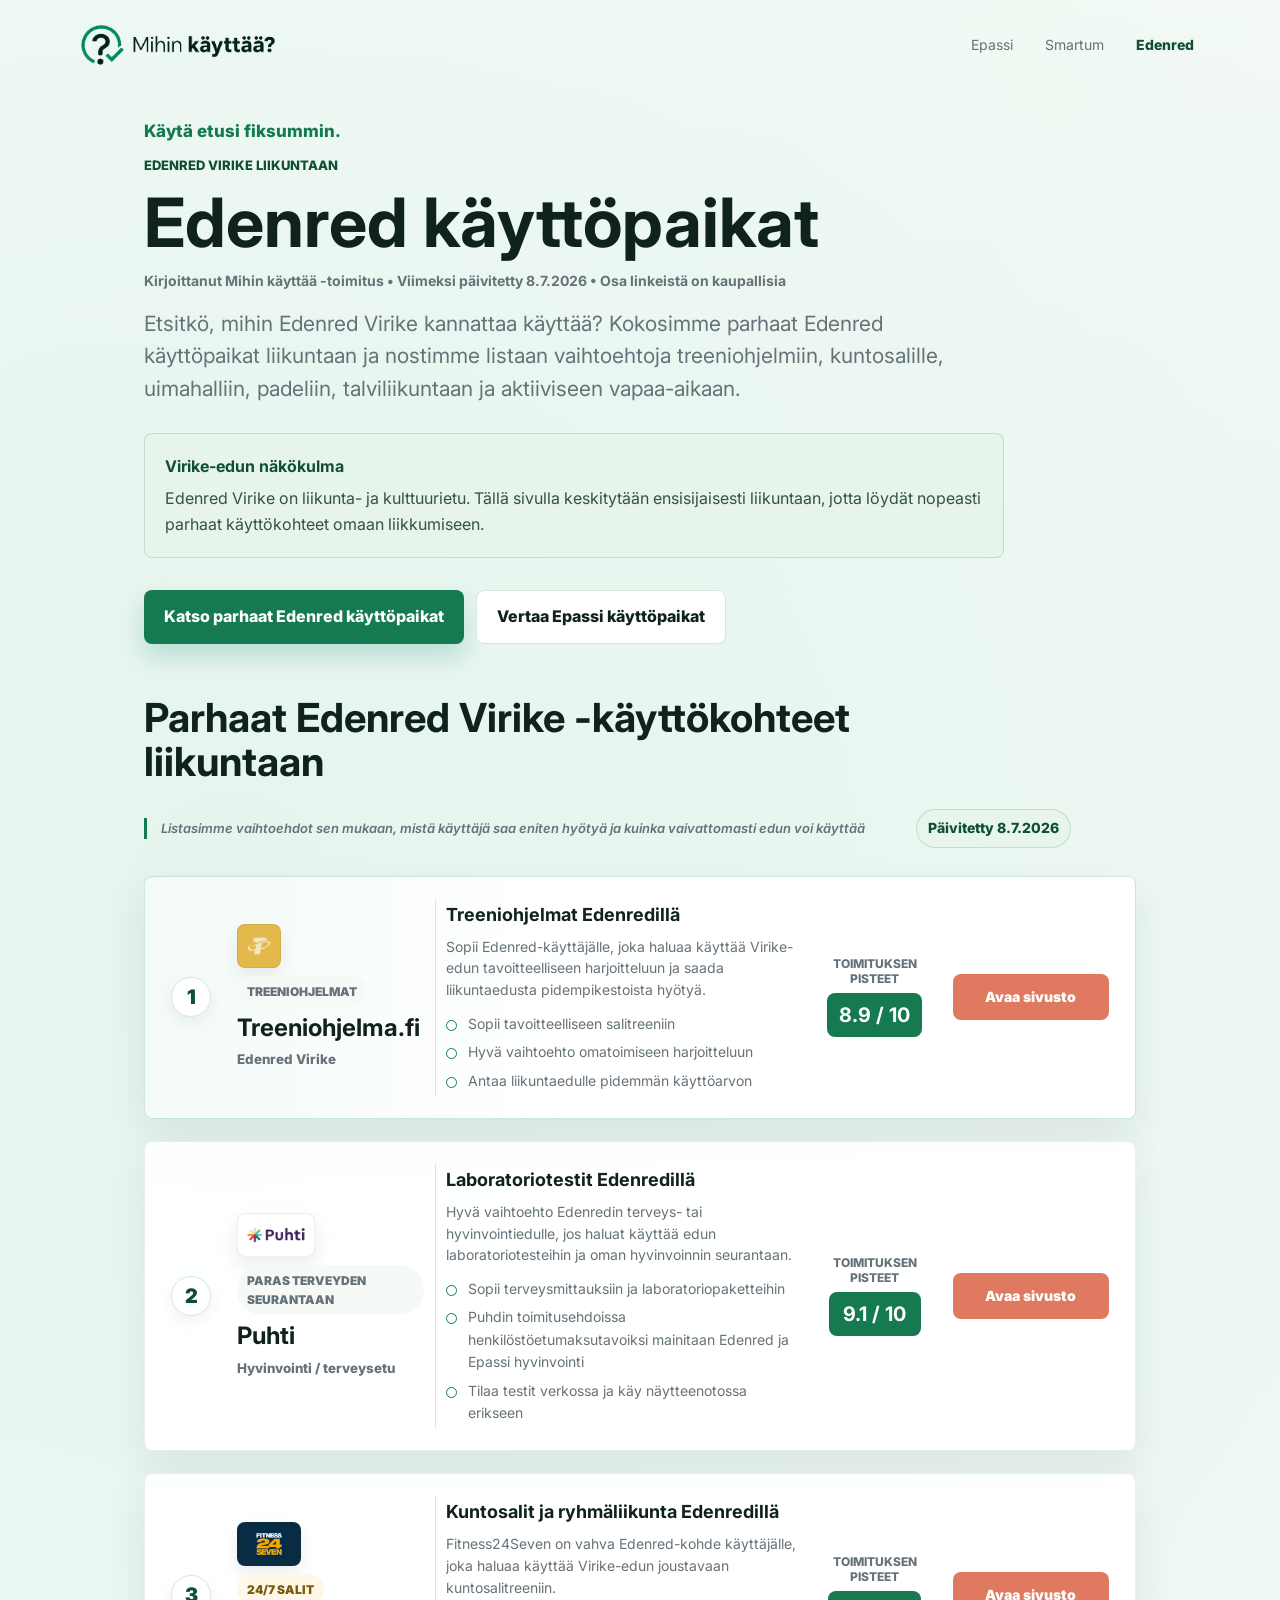
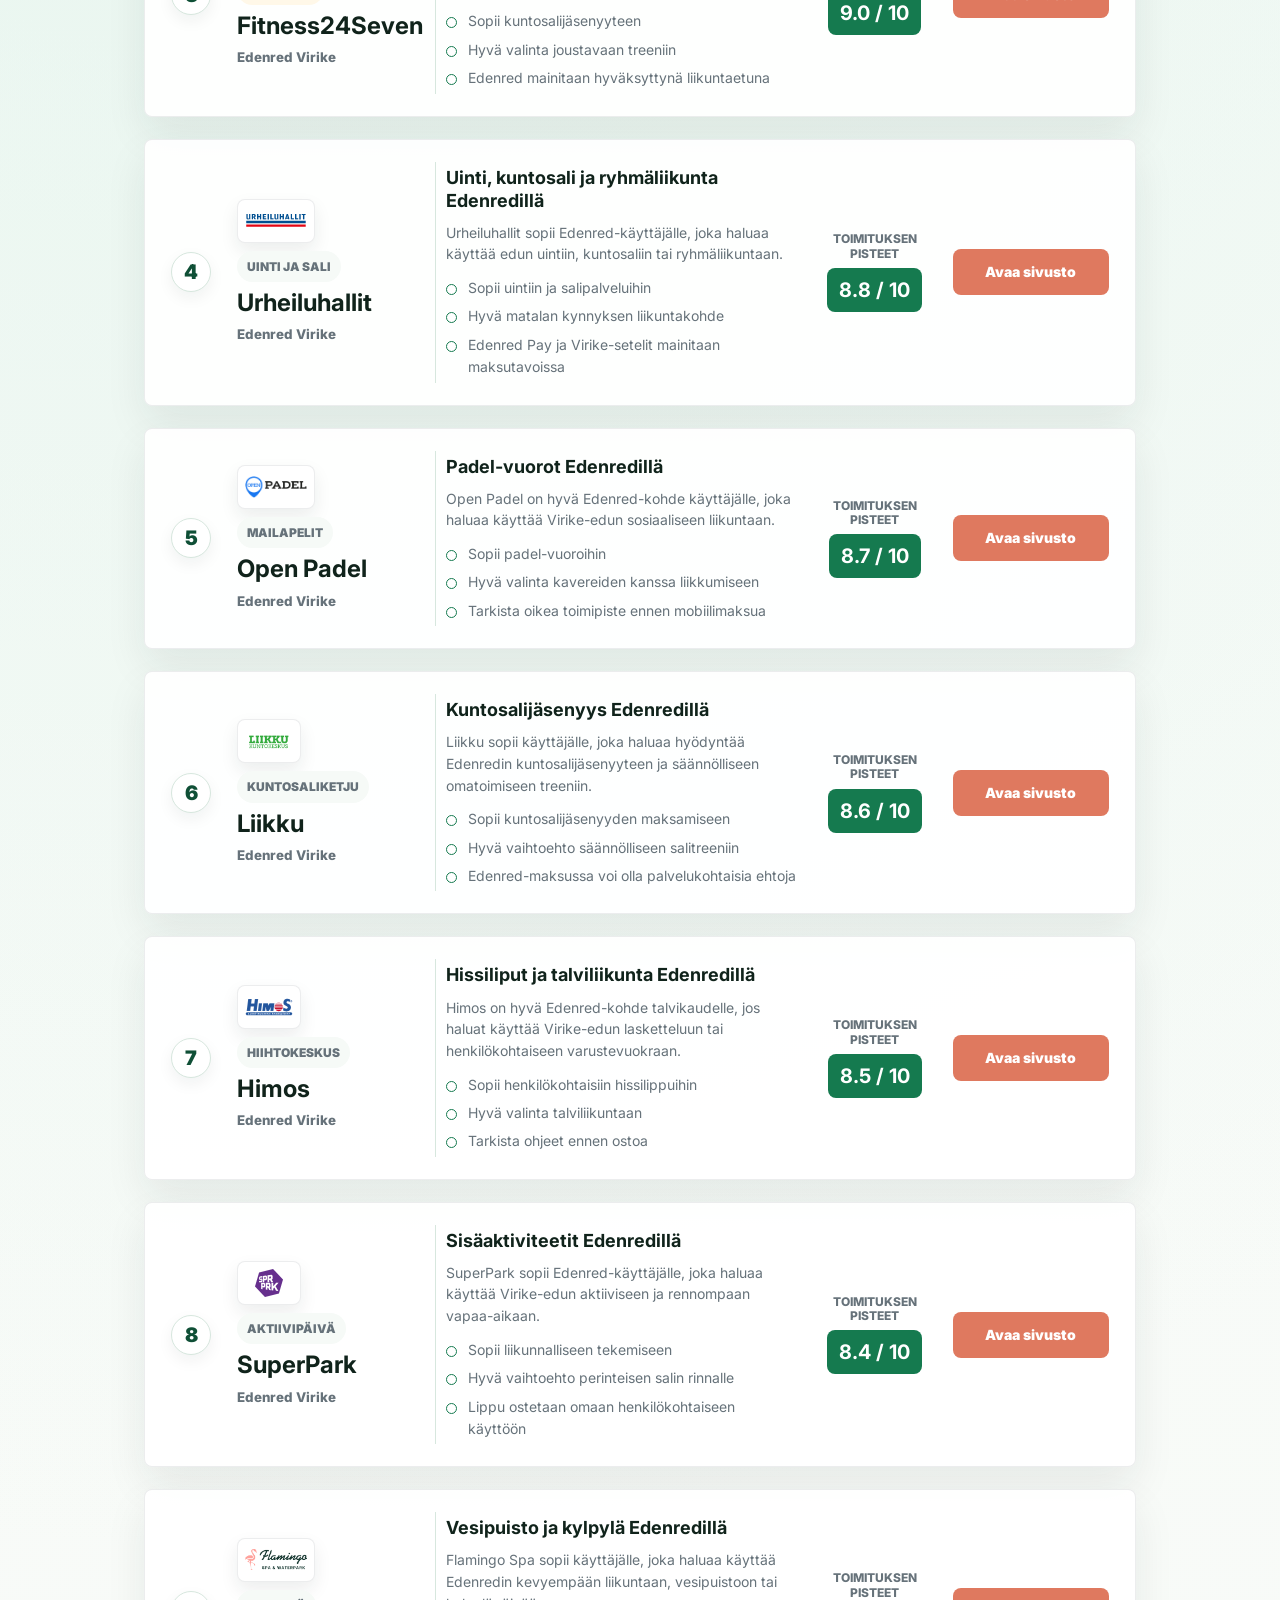
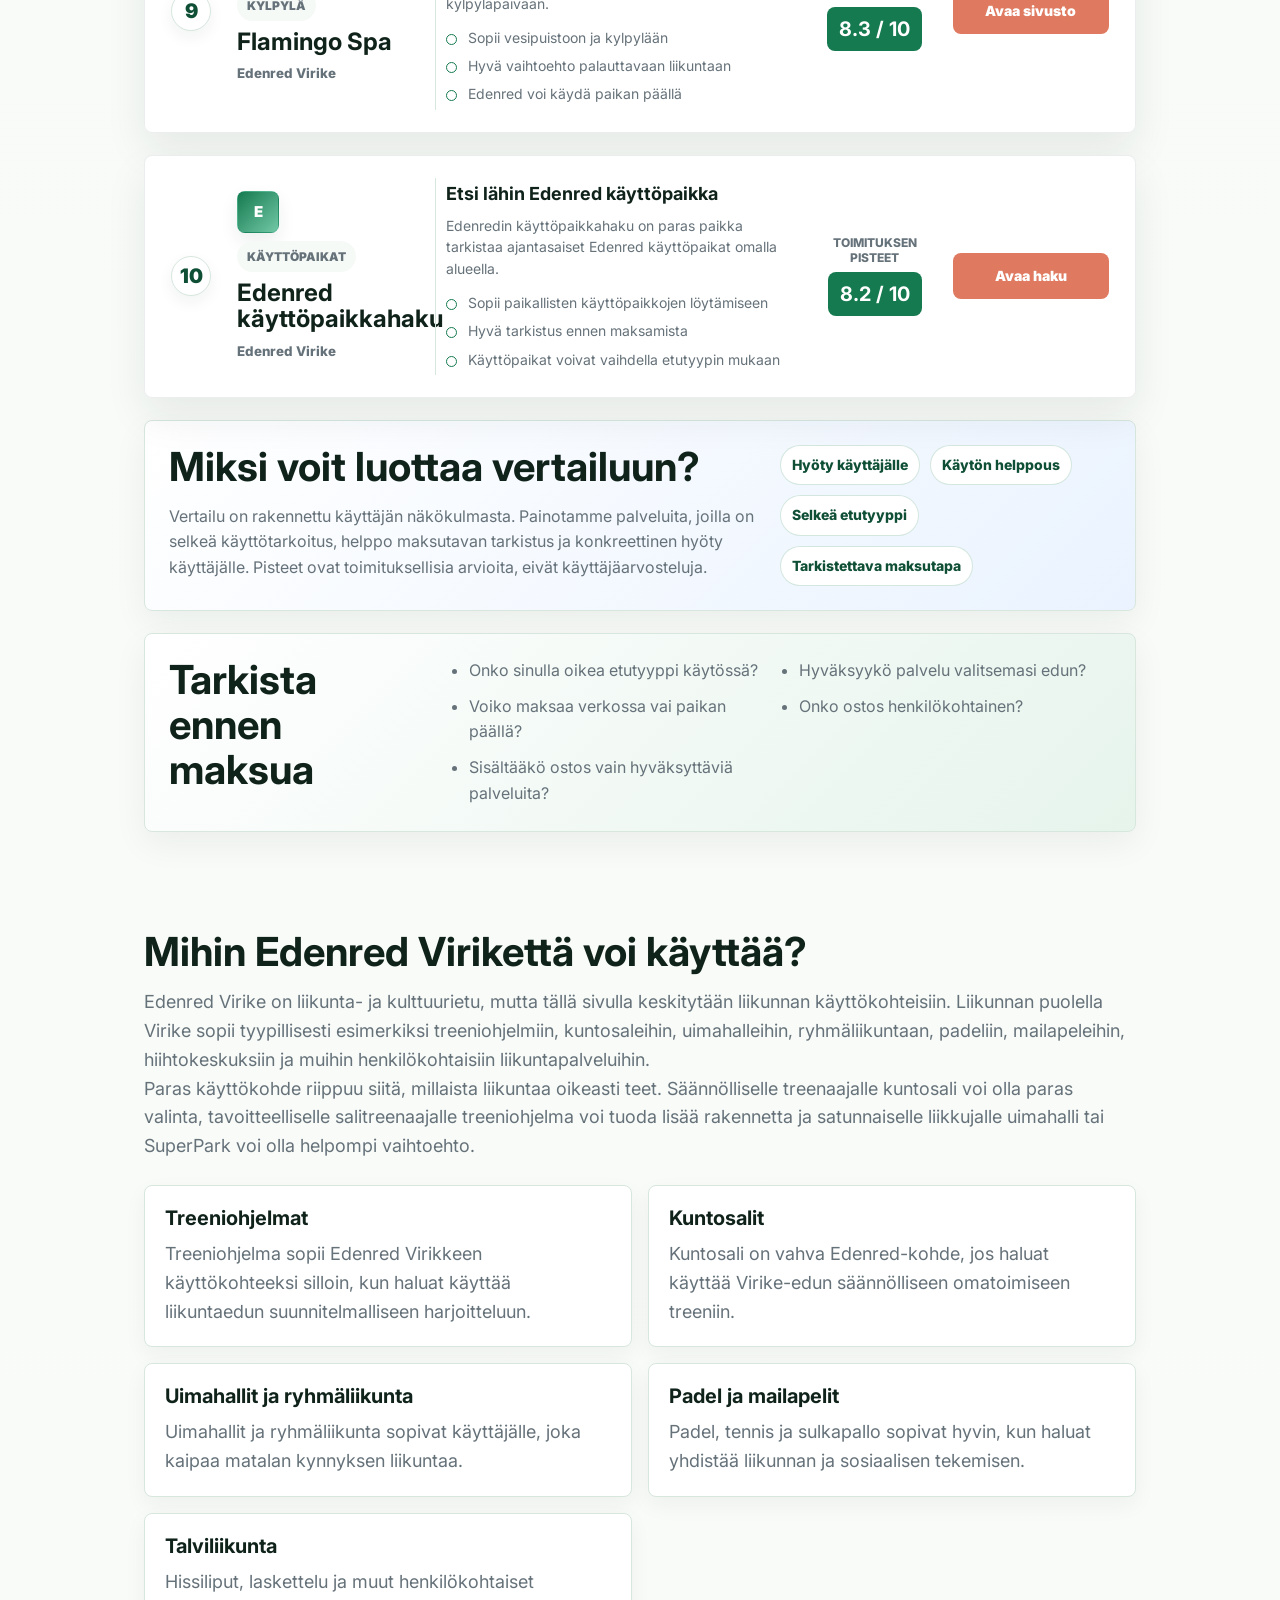
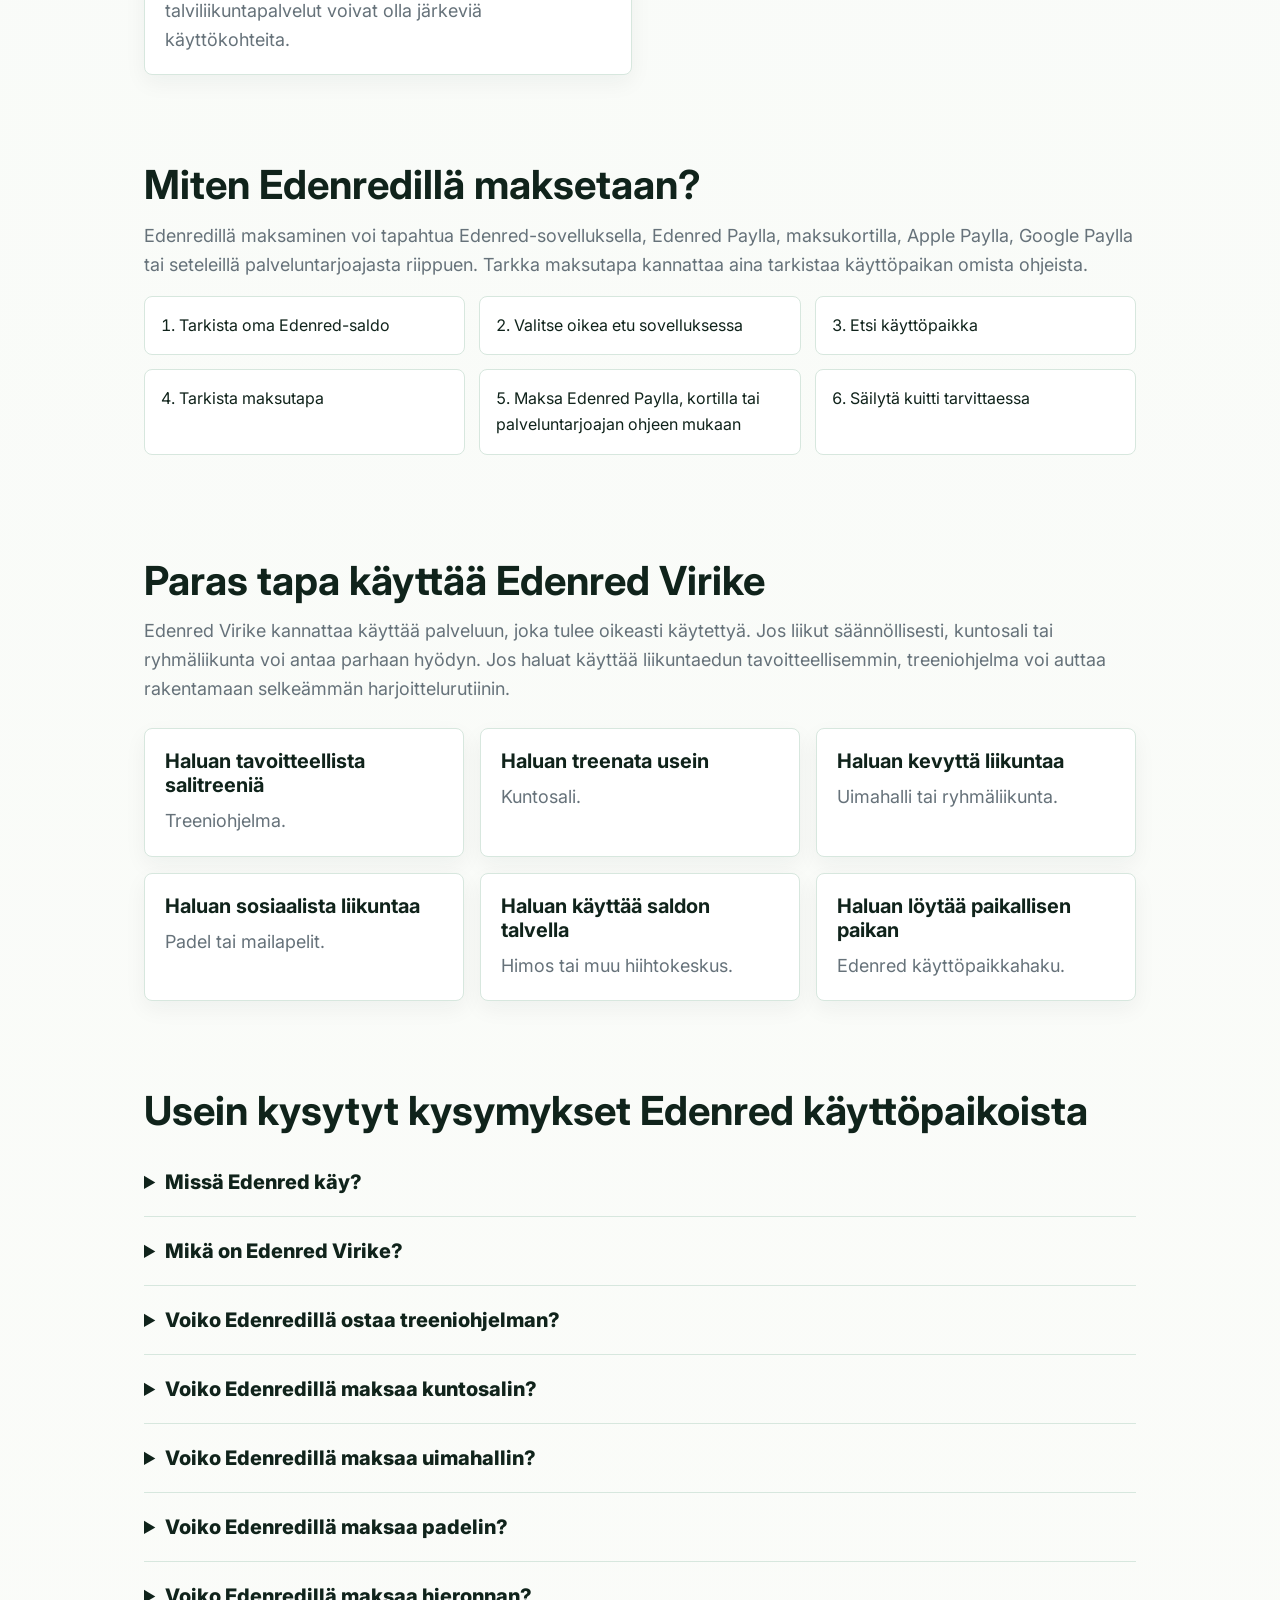
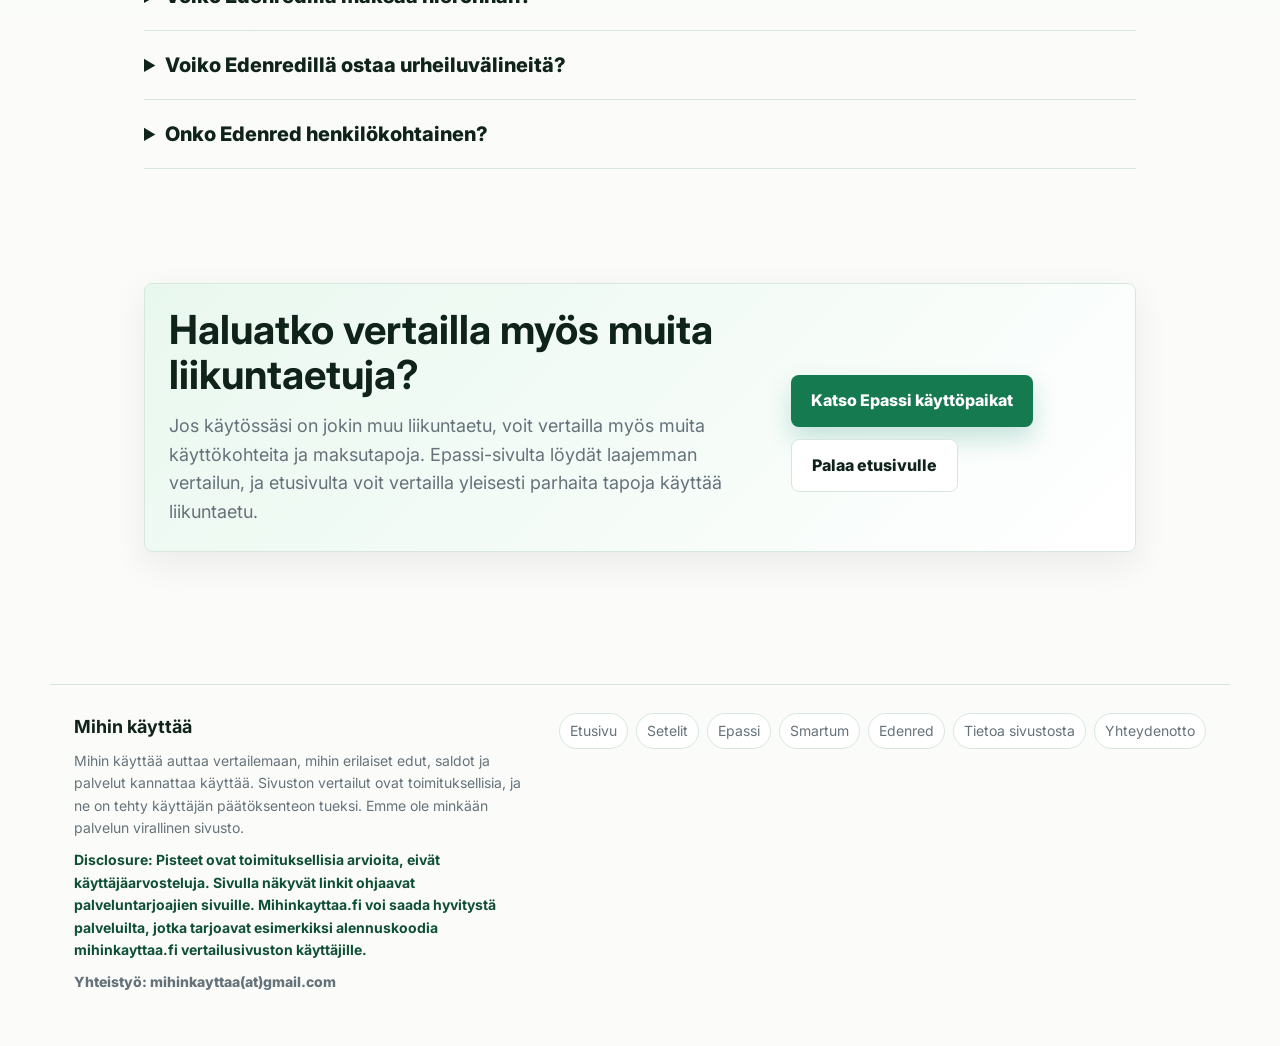
==== commit da35e059: "Add editorial dates and sitemap lastmod" ====
--- a/edenred/index.html
+++ b/edenred/index.html
@@ -6,7 +6,7 @@
     <title>Edenred käyttöpaikat: parhaat Virike-edun käyttökohteet</title>
     <meta name="description" content="Katso parhaat Edenred käyttöpaikat liikuntaan. Vertaa treeniohjelmia, kuntosaleja, uimahalleja, padelia, hiihtokeskuksia ja muita Edenred Virike -kohteita.">
     <link rel="canonical" href="https://mihinkayttaa.fi/edenred/">
-    <link rel="stylesheet" href="/styles.css?v=trust-badge-clean-20260703">
+    <link rel="stylesheet" href="/styles.css?v=article-meta-20260708">
     <link rel="icon" type="image/png" href="/assets/brand/favicon-512.png">
     <link rel="apple-touch-icon" href="/assets/brand/favicon-512.png">
     <meta property="og:title" content="Edenred käyttöpaikat">
@@ -43,6 +43,13 @@
         "description": "Kevyt vertailu Edenred Virike -edun liikuntakohteisiin ja maksamiseen.",
         "mainEntityOfPage": "https://mihinkayttaa.fi/edenred/",
         "inLanguage": "fi",
+        "datePublished": "2026-07-02",
+        "dateModified": "2026-07-08",
+        "author": {
+          "@type": "Organization",
+          "name": "Mihin käyttää -toimitus",
+          "url": "https://mihinkayttaa.fi/tietoa/"
+        },
         "publisher": { "@type": "Organization", "name": "MihinKayttaa.fi" }
       }
     </script>
@@ -77,6 +84,7 @@
           <p class="brand-slogan">Käytä etusi fiksummin.</p>
           <p class="eyebrow">Edenred Virike liikuntaan</p>
           <h1>Edenred käyttöpaikat</h1>
+          <p class="article-meta">Kirjoittanut Mihin käyttää -toimitus • Viimeksi päivitetty 8.7.2026 • Osa linkeistä on kaupallisia</p>
           <p class="lead">Etsitkö, mihin Edenred Virike kannattaa käyttää? Kokosimme parhaat Edenred käyttöpaikat liikuntaan ja nostimme listaan vaihtoehtoja treeniohjelmiin, kuntosalille, uimahalliin, padeliin, talviliikuntaan ja aktiiviseen vapaa-aikaan.</p>
           <div class="answer-box">
             <strong>Virike-edun näkökulma</strong>
@@ -96,7 +104,7 @@
 
           <div class="ranking-trust-row" aria-label="Vertailun perusteet">
             <span>Listasimme vaihtoehdot sen mukaan, mistä käyttäjä saa eniten hyötyä ja kuinka vaivattomasti edun voi käyttää</span>
-            <span>Päivitetty 2026</span>
+            <span>Päivitetty 8.7.2026</span>
           </div>
 
           <ol class="ranked-list">
--- a/styles.css
+++ b/styles.css
@@ -187,6 +187,19 @@
   line-height: 1.55;
 }
 
+.article-meta {
+  max-width: 820px;
+  margin: 14px 0 0;
+  color: var(--muted);
+  font-size: 14px;
+  font-weight: 700;
+  line-height: 1.55;
+}
+
+.article-meta + .lead {
+  margin-top: 16px;
+}
+
 .hero-actions {
   display: flex;
   flex-wrap: wrap;
